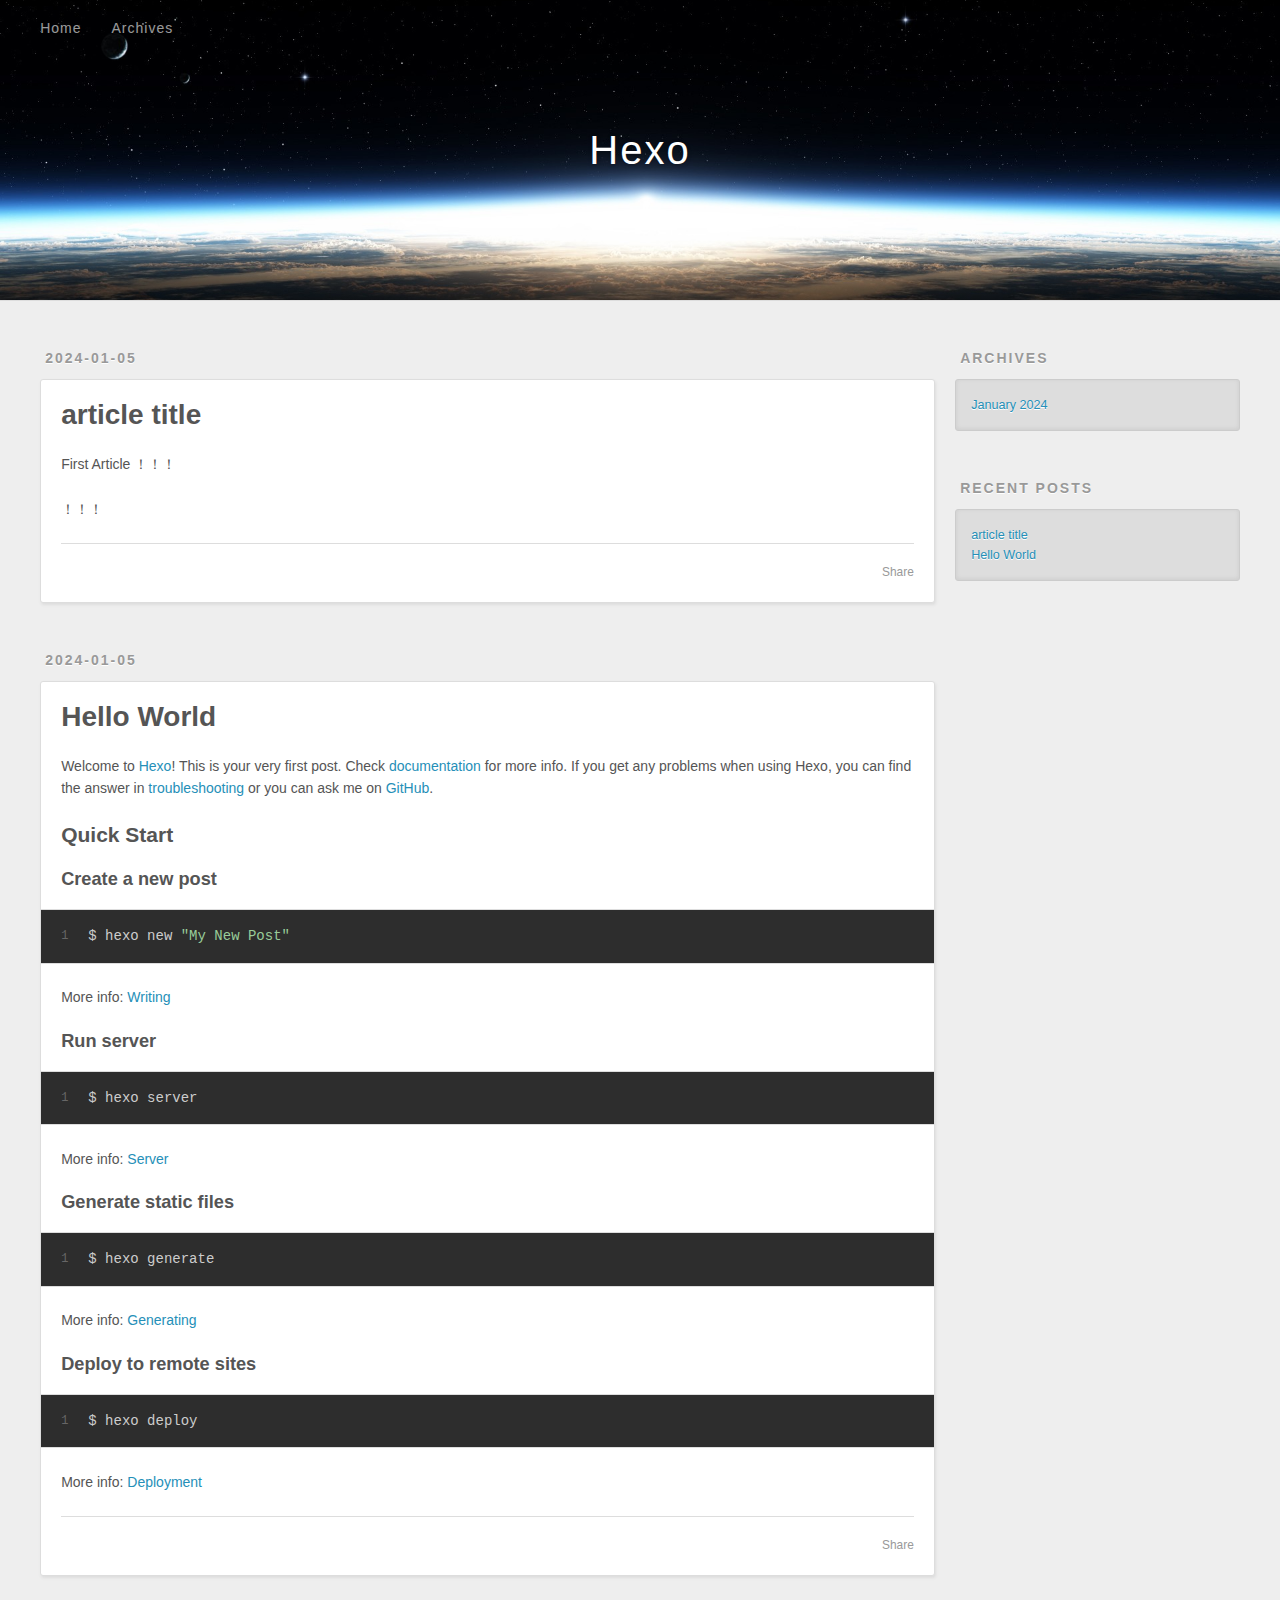
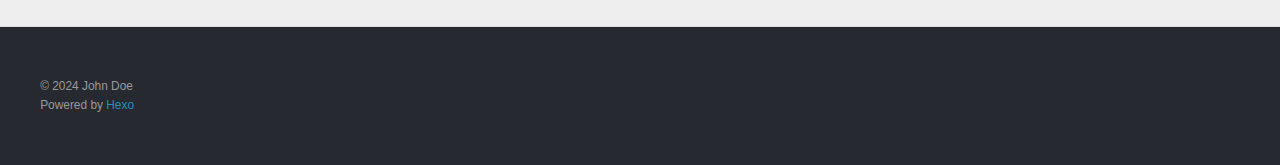
==== index.html @ 8208572a "Site updated: 2024-01-05 11:23:22" ====
<!DOCTYPE html>
<html>
<head>
  <meta charset="utf-8">
  
  
  <title>Hexo</title>
  <meta name="viewport" content="width=device-width, initial-scale=1, shrink-to-fit=no">
  <meta property="og:type" content="website">
<meta property="og:title" content="Hexo">
<meta property="og:url" content="http://example.com/index.html">
<meta property="og:site_name" content="Hexo">
<meta property="og:locale" content="en_US">
<meta property="article:author" content="John Doe">
<meta name="twitter:card" content="summary">
  
    <link rel="alternate" href="/atom.xml" title="Hexo" type="application/atom+xml">
  
  
    <link rel="shortcut icon" href="/favicon.png">
  
  
  
<link rel="stylesheet" href="/css/style.css">

  
    
<link rel="stylesheet" href="/fancybox/jquery.fancybox.min.css">

  
  
<meta name="generator" content="Hexo 7.0.0"></head>

<body>
  <div id="container">
    <div id="wrap">
      <header id="header">
  <div id="banner"></div>
  <div id="header-outer" class="outer">
    <div id="header-title" class="inner">
      <h1 id="logo-wrap">
        <a href="/" id="logo">Hexo</a>
      </h1>
      
    </div>
    <div id="header-inner" class="inner">
      <nav id="main-nav">
        <a id="main-nav-toggle" class="nav-icon"><span class="fa fa-bars"></span></a>
        
          <a class="main-nav-link" href="/">Home</a>
        
          <a class="main-nav-link" href="/archives">Archives</a>
        
      </nav>
      <nav id="sub-nav">
        
        
          <a class="nav-icon" href="/atom.xml" title="RSS Feed"><span class="fa fa-rss"></span></a>
        
        <a class="nav-icon nav-search-btn" title="Search"><span class="fa fa-search"></span></a>
      </nav>
      <div id="search-form-wrap">
        <form action="//google.com/search" method="get" accept-charset="UTF-8" class="search-form"><input type="search" name="q" class="search-form-input" placeholder="Search"><button type="submit" class="search-form-submit">&#xF002;</button><input type="hidden" name="sitesearch" value="http://example.com"></form>
      </div>
    </div>
  </div>
</header>

      <div class="outer">
        <section id="main">
  
    <article id="post-article-title" class="h-entry article article-type-post" itemprop="blogPost" itemscope itemtype="https://schema.org/BlogPosting">
  <div class="article-meta">
    <a href="/2024/01/05/article-title/" class="article-date">
  <time class="dt-published" datetime="2024-01-05T03:09:43.000Z" itemprop="datePublished">2024-01-05</time>
</a>
    
  </div>
  <div class="article-inner">
    
    
      <header class="article-header">
        
  
    <h1 itemprop="name">
      <a class="p-name article-title" href="/2024/01/05/article-title/">article title</a>
    </h1>
  

      </header>
    
    <div class="e-content article-entry" itemprop="articleBody">
      
        <p>First Article ！！！</p>
<p>！！！</p>

      
    </div>
    <footer class="article-footer">
      <a data-url="http://example.com/2024/01/05/article-title/" data-id="clr0285k90000bot30ftxfzby" data-title="article title" class="article-share-link"><span class="fa fa-share">Share</span></a>
      
      
      
    </footer>
  </div>
  
</article>



  
    <article id="post-hello-world" class="h-entry article article-type-post" itemprop="blogPost" itemscope itemtype="https://schema.org/BlogPosting">
  <div class="article-meta">
    <a href="/2024/01/05/hello-world/" class="article-date">
  <time class="dt-published" datetime="2024-01-05T02:57:09.354Z" itemprop="datePublished">2024-01-05</time>
</a>
    
  </div>
  <div class="article-inner">
    
    
      <header class="article-header">
        
  
    <h1 itemprop="name">
      <a class="p-name article-title" href="/2024/01/05/hello-world/">Hello World</a>
    </h1>
  

      </header>
    
    <div class="e-content article-entry" itemprop="articleBody">
      
        <p>Welcome to <a target="_blank" rel="noopener" href="https://hexo.io/">Hexo</a>! This is your very first post. Check <a target="_blank" rel="noopener" href="https://hexo.io/docs/">documentation</a> for more info. If you get any problems when using Hexo, you can find the answer in <a target="_blank" rel="noopener" href="https://hexo.io/docs/troubleshooting.html">troubleshooting</a> or you can ask me on <a target="_blank" rel="noopener" href="https://github.com/hexojs/hexo/issues">GitHub</a>.</p>
<h2 id="Quick-Start"><a href="#Quick-Start" class="headerlink" title="Quick Start"></a>Quick Start</h2><h3 id="Create-a-new-post"><a href="#Create-a-new-post" class="headerlink" title="Create a new post"></a>Create a new post</h3><figure class="highlight bash"><table><tr><td class="gutter"><pre><span class="line">1</span><br></pre></td><td class="code"><pre><span class="line">$ hexo new <span class="string">&quot;My New Post&quot;</span></span><br></pre></td></tr></table></figure>

<p>More info: <a target="_blank" rel="noopener" href="https://hexo.io/docs/writing.html">Writing</a></p>
<h3 id="Run-server"><a href="#Run-server" class="headerlink" title="Run server"></a>Run server</h3><figure class="highlight bash"><table><tr><td class="gutter"><pre><span class="line">1</span><br></pre></td><td class="code"><pre><span class="line">$ hexo server</span><br></pre></td></tr></table></figure>

<p>More info: <a target="_blank" rel="noopener" href="https://hexo.io/docs/server.html">Server</a></p>
<h3 id="Generate-static-files"><a href="#Generate-static-files" class="headerlink" title="Generate static files"></a>Generate static files</h3><figure class="highlight bash"><table><tr><td class="gutter"><pre><span class="line">1</span><br></pre></td><td class="code"><pre><span class="line">$ hexo generate</span><br></pre></td></tr></table></figure>

<p>More info: <a target="_blank" rel="noopener" href="https://hexo.io/docs/generating.html">Generating</a></p>
<h3 id="Deploy-to-remote-sites"><a href="#Deploy-to-remote-sites" class="headerlink" title="Deploy to remote sites"></a>Deploy to remote sites</h3><figure class="highlight bash"><table><tr><td class="gutter"><pre><span class="line">1</span><br></pre></td><td class="code"><pre><span class="line">$ hexo deploy</span><br></pre></td></tr></table></figure>

<p>More info: <a target="_blank" rel="noopener" href="https://hexo.io/docs/one-command-deployment.html">Deployment</a></p>

      
    </div>
    <footer class="article-footer">
      <a data-url="http://example.com/2024/01/05/hello-world/" data-id="clr01w9px0000wst3582e7x65" data-title="Hello World" class="article-share-link"><span class="fa fa-share">Share</span></a>
      
      
      
    </footer>
  </div>
  
</article>



  


</section>
        
          <aside id="sidebar">
  
    

  
    

  
    
  
    
  <div class="widget-wrap">
    <h3 class="widget-title">Archives</h3>
    <div class="widget">
      <ul class="archive-list"><li class="archive-list-item"><a class="archive-list-link" href="/archives/2024/01/">January 2024</a></li></ul>
    </div>
  </div>


  
    
  <div class="widget-wrap">
    <h3 class="widget-title">Recent Posts</h3>
    <div class="widget">
      <ul>
        
          <li>
            <a href="/2024/01/05/article-title/">article title</a>
          </li>
        
          <li>
            <a href="/2024/01/05/hello-world/">Hello World</a>
          </li>
        
      </ul>
    </div>
  </div>

  
</aside>
        
      </div>
      <footer id="footer">
  
  <div class="outer">
    <div id="footer-info" class="inner">
      
      &copy; 2024 John Doe<br>
      Powered by <a href="https://hexo.io/" target="_blank">Hexo</a>
    </div>
  </div>
</footer>

    </div>
    <nav id="mobile-nav">
  
    <a href="/" class="mobile-nav-link">Home</a>
  
    <a href="/archives" class="mobile-nav-link">Archives</a>
  
</nav>
    


<script src="/js/jquery-3.6.4.min.js"></script>



  
<script src="/fancybox/jquery.fancybox.min.js"></script>




<script src="/js/script.js"></script>





  </div>
</body>
</html>
---- css/style.css ----
body {
  width: 100%;
}
body:before,
body:after {
  content: "";
  display: table;
}
body:after {
  clear: both;
}
html,
body,
div,
span,
applet,
object,
iframe,
h1,
h2,
h3,
h4,
h5,
h6,
p,
blockquote,
pre,
a,
abbr,
acronym,
address,
big,
cite,
code,
del,
dfn,
em,
img,
ins,
kbd,
q,
s,
samp,
small,
strike,
strong,
sub,
sup,
tt,
var,
dl,
dt,
dd,
ol,
ul,
li,
fieldset,
form,
label,
legend,
table,
caption,
tbody,
tfoot,
thead,
tr,
th,
td {
  margin: 0;
  padding: 0;
  border: 0;
  outline: 0;
  font-weight: inherit;
  font-style: inherit;
  font-family: inherit;
  font-size: 100%;
  vertical-align: baseline;
}
body {
  line-height: 1;
  color: #000;
  background: #fff;
}
ol,
ul {
  list-style: none;
}
table {
  border-collapse: separate;
  border-spacing: 0;
  vertical-align: middle;
}
caption,
th,
td {
  text-align: left;
  font-weight: normal;
  vertical-align: middle;
}
a img {
  border: none;
}
input,
button {
  margin: 0;
  padding: 0;
}
input::-moz-focus-inner,
button::-moz-focus-inner {
  border: 0;
  padding: 0;
}
html,
body,
#container {
  height: 100%;
}
body {
  background: #eee;
  font: 14px -apple-system, BlinkMacSystemFont, "Segoe UI", "Roboto", "Oxygen", "Ubuntu", "Cantarell", "Fira Sans", "Droid Sans", "Helvetica Neue", sans-serif;
  -webkit-text-size-adjust: 100%;
}
.outer {
  max-width: 1220px;
  margin: 0 auto;
  padding: 0 20px;
}
.outer:before,
.outer:after {
  content: "";
  display: table;
}
.outer:after {
  clear: both;
}
.inner {
  display: inline;
  float: left;
  width: 98.33333333333333%;
  margin: 0 0.833333333333333%;
}
.left,
.alignleft {
  float: left;
}
.right,
.alignright {
  float: right;
}
.clear {
  clear: both;
}
#container {
  position: relative;
}
.mobile-nav-on {
  overflow: hidden;
}
#wrap {
  height: 100%;
  width: 100%;
  position: absolute;
  top: 0;
  left: 0;
  -webkit-transition: 0.2s ease-out;
  -moz-transition: 0.2s ease-out;
  -ms-transition: 0.2s ease-out;
  transition: 0.2s ease-out;
  z-index: 1;
  background: #eee;
}
.mobile-nav-on #wrap {
  left: 280px;
}
@media screen and (min-width: 768px) {
  #main {
    display: inline;
    float: left;
    width: 73.33333333333333%;
    margin: 0 0.833333333333333%;
  }
}
.article-date,
.article-category-link,
.archive-year,
.widget-title {
  text-decoration: none;
  text-transform: uppercase;
  letter-spacing: 2px;
  color: #999;
  margin-bottom: 1em;
  margin-left: 5px;
  line-height: 1em;
  text-shadow: 0 1px #fff;
  font-weight: bold;
}
.article-inner,
.archive-article-inner {
  background: #fff;
  -webkit-box-shadow: 1px 2px 3px #ddd;
  box-shadow: 1px 2px 3px #ddd;
  border: 1px solid #ddd;
  border-radius: 3px;
}
.article-entry h1,
.widget h1 {
  font-size: 2em;
}
.article-entry h2,
.widget h2 {
  font-size: 1.5em;
}
.article-entry h3,
.widget h3 {
  font-size: 1.3em;
}
.article-entry h4,
.widget h4 {
  font-size: 1.2em;
}
.article-entry h5,
.widget h5 {
  font-size: 1em;
}
.article-entry h6,
.widget h6 {
  font-size: 1em;
  color: #999;
}
.article-entry hr,
.widget hr {
  border: 1px dashed #ddd;
}
.article-entry strong,
.widget strong {
  font-weight: bold;
}
.article-entry em,
.widget em,
.article-entry cite,
.widget cite {
  font-style: italic;
}
.article-entry sup,
.widget sup,
.article-entry sub,
.widget sub {
  font-size: 0.75em;
  line-height: 0;
  position: relative;
  vertical-align: baseline;
}
.article-entry sup,
.widget sup {
  top: -0.5em;
}
.article-entry sub,
.widget sub {
  bottom: -0.2em;
}
.article-entry small,
.widget small {
  font-size: 0.85em;
}
.article-entry acronym,
.widget acronym,
.article-entry abbr,
.widget abbr {
  border-bottom: 1px dotted;
}
.article-entry ul,
.widget ul,
.article-entry ol,
.widget ol,
.article-entry dl,
.widget dl {
  margin: 0 20px;
  line-height: 1.6em;
}
.article-entry ul ul,
.widget ul ul,
.article-entry ol ul,
.widget ol ul,
.article-entry ul ol,
.widget ul ol,
.article-entry ol ol,
.widget ol ol {
  margin-top: 0;
  margin-bottom: 0;
}
.article-entry ul,
.widget ul {
  list-style: disc;
}
.article-entry ol,
.widget ol {
  list-style: decimal;
}
.article-entry dt,
.widget dt {
  font-weight: bold;
}
#header {
  height: 300px;
  position: relative;
  border-bottom: 1px solid #ddd;
}
#header:before,
#header:after {
  content: "";
  position: absolute;
  left: 0;
  right: 0;
  height: 40px;
}
#header:before {
  top: 0;
  background: -webkit-linear-gradient(rgba(0,0,0,0.2), transparent);
  background: -moz-linear-gradient(rgba(0,0,0,0.2), transparent);
  background: -ms-linear-gradient(rgba(0,0,0,0.2), transparent);
  background: linear-gradient(rgba(0,0,0,0.2), transparent);
}
#header:after {
  bottom: 0;
  background: -webkit-linear-gradient(transparent, rgba(0,0,0,0.2));
  background: -moz-linear-gradient(transparent, rgba(0,0,0,0.2));
  background: -ms-linear-gradient(transparent, rgba(0,0,0,0.2));
  background: linear-gradient(transparent, rgba(0,0,0,0.2));
}
#header-outer {
  height: 100%;
  position: relative;
}
#header-inner {
  position: relative;
  overflow: hidden;
}
#banner {
  position: absolute;
  top: 0;
  left: 0;
  width: 100%;
  height: 100%;
  background: url("images/banner.jpg") center #000;
  background-size: cover;
  z-index: -1;
}
#header-title {
  text-align: center;
  height: 40px;
  position: absolute;
  top: 50%;
  left: 0;
  margin-top: -20px;
}
#logo,
#subtitle {
  text-decoration: none;
  color: #fff;
  font-weight: 300;
  text-shadow: 0 1px 4px rgba(0,0,0,0.3);
}
#logo {
  font-size: 40px;
  line-height: 40px;
  letter-spacing: 2px;
}
#subtitle {
  font-size: 16px;
  line-height: 16px;
  letter-spacing: 1px;
}
#subtitle-wrap {
  margin-top: 16px;
}
#main-nav {
  float: left;
  margin-left: -15px;
}
.nav-icon,
.main-nav-link {
  float: left;
  color: #fff;
  opacity: 0.6;
  text-decoration: none;
  text-shadow: 0 1px rgba(0,0,0,0.2);
  -webkit-transition: opacity 0.2s;
  -moz-transition: opacity 0.2s;
  -ms-transition: opacity 0.2s;
  transition: opacity 0.2s;
  display: block;
  padding: 20px 15px;
}
.nav-icon:hover,
.main-nav-link:hover {
  opacity: 1;
}
.nav-icon {
  text-align: center;
  font-size: 14px;
  width: 14px;
  height: 14px;
  padding: 20px 15px;
  position: relative;
  cursor: pointer;
}
.main-nav-link {
  font-weight: 300;
  letter-spacing: 1px;
}
@media screen and (max-width: 479px) {
  .main-nav-link {
    display: none;
  }
}
#main-nav-toggle {
  display: none;
}
@media screen and (max-width: 479px) {
  #main-nav-toggle {
    display: block;
  }
}
#sub-nav {
  float: right;
  margin-right: -15px;
}
#search-form-wrap {
  position: absolute;
  top: 15px;
  width: 150px;
  height: 30px;
  right: -150px;
  opacity: 0;
  -webkit-transition: 0.2s ease-out;
  -moz-transition: 0.2s ease-out;
  -ms-transition: 0.2s ease-out;
  transition: 0.2s ease-out;
}
#search-form-wrap.on {
  opacity: 1;
  right: 0;
}
@media screen and (max-width: 479px) {
  #search-form-wrap {
    width: 100%;
    right: -100%;
  }
}
.search-form {
  position: absolute;
  top: 0;
  left: 0;
  right: 0;
  background: #fff;
  padding: 5px 15px;
  border-radius: 15px;
  -webkit-box-shadow: 0 0 10px rgba(0,0,0,0.3);
  box-shadow: 0 0 10px rgba(0,0,0,0.3);
}
.search-form-input {
  border: none;
  background: none;
  color: #555;
  width: 100%;
  font: 13px -apple-system, BlinkMacSystemFont, "Segoe UI", "Roboto", "Oxygen", "Ubuntu", "Cantarell", "Fira Sans", "Droid Sans", "Helvetica Neue", sans-serif;
  outline: none;
}
.search-form-input::-webkit-search-results-decoration,
.search-form-input::-webkit-search-cancel-button {
  -webkit-appearance: none;
}
.search-form-submit {
  position: absolute;
  top: 50%;
  right: 10px;
  margin-top: -7px;
  font: 13px ForkAwesome;
  border: none;
  background: none;
  color: #bbb;
  cursor: pointer;
}
.search-form-submit:hover,
.search-form-submit:focus {
  color: #777;
}
.article {
  margin: 50px 0;
}
.article-inner {
  overflow: hidden;
}
.article-meta:before,
.article-meta:after {
  content: "";
  display: table;
}
.article-meta:after {
  clear: both;
}
.article-date {
  float: left;
}
.article-category {
  float: left;
  line-height: 1em;
  color: #ccc;
  text-shadow: 0 1px #fff;
  margin-left: 8px;
}
.article-category:before {
  content: "\2022";
}
.article-category-link {
  margin: 0 12px 1em;
}
.article-header {
  padding: 20px 20px 0;
}
.article-title {
  text-decoration: none;
  font-size: 2em;
  font-weight: bold;
  color: #555;
  line-height: 1.1em;
  -webkit-transition: color 0.2s;
  -moz-transition: color 0.2s;
  -ms-transition: color 0.2s;
  transition: color 0.2s;
}
a.article-title:hover {
  color: #258fb8;
}
.article-entry {
  color: #555;
  padding: 0 20px;
}
.article-entry:before,
.article-entry:after {
  content: "";
  display: table;
}
.article-entry:after {
  clear: both;
}
.article-entry p,
.article-entry table {
  line-height: 1.6em;
  margin: 1.6em 0;
}
.article-entry h1,
.article-entry h2,
.article-entry h3,
.article-entry h4,
.article-entry h5,
.article-entry h6 {
  font-weight: bold;
}
.article-entry h1,
.article-entry h2,
.article-entry h3,
.article-entry h4,
.article-entry h5,
.article-entry h6 {
  line-height: 1.1em;
  margin: 1.1em 0;
}
.article-entry a {
  color: #258fb8;
  text-decoration: none;
}
.article-entry a:hover {
  text-decoration: underline;
}
.article-entry ul,
.article-entry ol,
.article-entry dl {
  margin-top: 1.6em;
  margin-bottom: 1.6em;
}
.article-entry img,
.article-entry video {
  max-width: 100%;
  height: auto;
  display: block;
  margin: auto;
}
.article-entry iframe {
  border: none;
}
.article-entry table {
  width: 100%;
  border-collapse: collapse;
  border-spacing: 0;
}
.article-entry th {
  font-weight: bold;
  border-bottom: 3px solid #ddd;
  padding-bottom: 0.5em;
}
.article-entry td {
  border-bottom: 1px solid #ddd;
  padding: 10px 0;
}
.article-entry blockquote {
  font-family: Georgia, "Times New Roman", serif;
  margin: 1.6em 20px;
  text-align: center;
}
.article-entry blockquote footer {
  font-size: 14px;
  margin: 1.6em 0;
  font-family: -apple-system, BlinkMacSystemFont, "Segoe UI", "Roboto", "Oxygen", "Ubuntu", "Cantarell", "Fira Sans", "Droid Sans", "Helvetica Neue", sans-serif;
}
.article-entry blockquote footer cite:before {
  content: "—";
  padding: 0 0.5em;
}
.article-entry .pullquote {
  text-align: left;
  width: 45%;
  margin: 0;
}
.article-entry .pullquote.left {
  margin-left: 0.5em;
  margin-right: 1em;
}
.article-entry .pullquote.right {
  margin-right: 0.5em;
  margin-left: 1em;
}
.article-entry .caption {
  color: #999;
  display: block;
  font-size: 0.9em;
  margin-top: 0.5em;
  position: relative;
  text-align: center;
}
.article-entry .video-container {
  position: relative;
  padding-top: 56.25%;
  height: 0;
  overflow: hidden;
}
.article-entry .video-container iframe,
.article-entry .video-container object,
.article-entry .video-container embed {
  position: absolute;
  top: 0;
  left: 0;
  width: 100%;
  height: 100%;
  margin-top: 0;
}
.article-more-link a {
  display: inline-block;
  line-height: 1em;
  padding: 6px 15px;
  border-radius: 15px;
  background: #eee;
  color: #999;
  text-shadow: 0 1px #fff;
  text-decoration: none;
}
.article-more-link a:hover {
  background: #258fb8;
  color: #fff;
  text-decoration: none;
  text-shadow: 0 1px #1e7293;
}
.article-footer {
  font-size: 0.85em;
  line-height: 1.6em;
  border-top: 1px solid #ddd;
  padding-top: 1.6em;
  margin: 0 20px 20px;
}
.article-footer:before,
.article-footer:after {
  content: "";
  display: table;
}
.article-footer:after {
  clear: both;
}
.article-footer a {
  color: #999;
  text-decoration: none;
}
.article-footer a:hover {
  color: #555;
}
.article-tag-list-item {
  float: left;
  margin-right: 10px;
}
.article-tag-list-link:before {
  content: "#";
}
.article-comment-link {
  float: right;
}
.article-comment-link:before {
  padding-right: 8px;
}
.article-share-link {
  cursor: pointer;
  float: right;
  margin-left: 20px;
}
.article-share-link:before {
  padding-right: 6px;
}
#article-nav {
  position: relative;
}
#article-nav:before,
#article-nav:after {
  content: "";
  display: table;
}
#article-nav:after {
  clear: both;
}
@media screen and (min-width: 768px) {
  #article-nav {
    margin: 50px 0;
  }
  #article-nav:before {
    width: 8px;
    height: 8px;
    position: absolute;
    top: 50%;
    left: 50%;
    margin-top: -4px;
    margin-left: -4px;
    content: "";
    border-radius: 50%;
    background: #ddd;
    -webkit-box-shadow: 0 1px 2px #fff;
    box-shadow: 0 1px 2px #fff;
  }
}
.article-nav-link-wrap {
  text-decoration: none;
  text-shadow: 0 1px #fff;
  color: #999;
  -webkit-box-sizing: border-box;
  -moz-box-sizing: border-box;
  box-sizing: border-box;
  margin-top: 50px;
  text-align: center;
  display: block;
}
.article-nav-link-wrap:hover {
  color: #555;
}
@media screen and (min-width: 768px) {
  .article-nav-link-wrap {
    width: 50%;
    margin-top: 0;
  }
}
@media screen and (min-width: 768px) {
  #article-nav-newer {
    float: left;
    text-align: right;
    padding-right: 20px;
  }
}
@media screen and (min-width: 768px) {
  #article-nav-older {
    float: right;
    text-align: left;
    padding-left: 20px;
  }
}
.article-nav-caption {
  text-transform: uppercase;
  letter-spacing: 2px;
  color: #ddd;
  line-height: 1em;
  font-weight: bold;
}
#article-nav-newer .article-nav-caption {
  margin-right: -2px;
}
.article-nav-title {
  font-size: 0.85em;
  line-height: 1.6em;
  margin-top: 0.5em;
}
.article-share-box {
  position: absolute;
  display: none;
  background: #fff;
  -webkit-box-shadow: 1px 2px 10px rgba(0,0,0,0.2);
  box-shadow: 1px 2px 10px rgba(0,0,0,0.2);
  border-radius: 3px;
  margin-left: -145px;
  overflow: hidden;
  z-index: 1;
}
.article-share-box.on {
  display: block;
}
.article-share-input {
  width: 100%;
  background: none;
  -webkit-box-sizing: border-box;
  -moz-box-sizing: border-box;
  box-sizing: border-box;
  font: 14px -apple-system, BlinkMacSystemFont, "Segoe UI", "Roboto", "Oxygen", "Ubuntu", "Cantarell", "Fira Sans", "Droid Sans", "Helvetica Neue", sans-serif;
  padding: 0 15px;
  color: #555;
  outline: none;
  border: 1px solid #ddd;
  border-radius: 3px 3px 0 0;
  height: 36px;
  line-height: 36px;
}
.article-share-links {
  background: #eee;
}
.article-share-links:before,
.article-share-links:after {
  content: "";
  display: table;
}
.article-share-links:after {
  clear: both;
}
.article-share-twitter,
.article-share-facebook,
.article-share-pinterest,
.article-share-linkedin {
  width: 50px;
  height: 36px;
  display: block;
  float: left;
  position: relative;
  color: #999;
  text-shadow: 0 1px #fff;
}
.article-share-twitter:before,
.article-share-facebook:before,
.article-share-pinterest:before,
.article-share-linkedin:before {
  font-size: 20px;
  width: 20px;
  height: 20px;
  position: absolute;
  top: 50%;
  left: 50%;
  margin-top: -10px;
  margin-left: -10px;
  text-align: center;
}
.article-share-twitter:hover,
.article-share-facebook:hover,
.article-share-pinterest:hover,
.article-share-linkedin:hover {
  color: #fff;
}
.article-share-twitter:hover {
  background: #00aced;
  text-shadow: 0 1px #008abe;
}
.article-share-facebook:hover {
  background: #3b5998;
  text-shadow: 0 1px #2f477a;
}
.article-share-pinterest:hover {
  background: #cb2027;
  text-shadow: 0 1px #a21a1f;
}
.article-share-linkedin:hover {
  background: #0077b5;
  text-shadow: 0 1px #005f91;
}
.article-gallery {
  background: #000;
  position: relative;
}
.article-gallery-photos {
  position: relative;
  overflow: hidden;
}
.article-gallery-img {
  display: none;
  max-width: 100%;
}
.article-gallery-img:first-child {
  display: block;
}
.article-gallery-img.loaded {
  position: absolute;
  display: block;
}
.article-gallery-img img {
  display: block;
  max-width: 100%;
  margin: 0 auto;
}
#comments {
  background: #fff;
  -webkit-box-shadow: 1px 2px 3px #ddd;
  box-shadow: 1px 2px 3px #ddd;
  padding: 20px;
  border: 1px solid #ddd;
  border-radius: 3px;
  margin: 50px 0;
}
#comments a {
  color: #258fb8;
}
.archives-wrap {
  margin: 50px 0;
}
.archives:before,
.archives:after {
  content: "";
  display: table;
}
.archives:after {
  clear: both;
}
.archive-year-wrap {
  margin-bottom: 1em;
}
.archives {
  -webkit-column-gap: 10px;
  -moz-column-gap: 10px;
  column-gap: 10px;
}
@media screen and (min-width: 480px) and (max-width: 767px) {
  .archives {
    -webkit-column-count: 2;
    -moz-column-count: 2;
    column-count: 2;
  }
}
@media screen and (min-width: 768px) {
  .archives {
    -webkit-column-count: 3;
    -moz-column-count: 3;
    column-count: 3;
  }
}
.archive-article {
  -webkit-column-break-inside: avoid;
  page-break-inside: avoid;
  overflow: hidden;
  break-inside: avoid-column;
}
.archive-article-inner {
  padding: 10px;
  margin-bottom: 15px;
}
.archive-article-title {
  text-decoration: none;
  font-weight: bold;
  color: #555;
  -webkit-transition: color 0.2s;
  -moz-transition: color 0.2s;
  -ms-transition: color 0.2s;
  transition: color 0.2s;
  line-height: 1.6em;
}
.archive-article-title:hover {
  color: #258fb8;
}
.archive-article-footer {
  margin-top: 1em;
}
.archive-article-date {
  color: #999;
  text-decoration: none;
  font-size: 0.85em;
  line-height: 1em;
  margin-bottom: 0.5em;
  display: block;
}
#page-nav {
  margin: 50px auto;
  background: #fff;
  -webkit-box-shadow: 1px 2px 3px #ddd;
  box-shadow: 1px 2px 3px #ddd;
  border: 1px solid #ddd;
  border-radius: 3px;
  text-align: center;
  color: #999;
  overflow: hidden;
}
#page-nav:before,
#page-nav:after {
  content: "";
  display: table;
}
#page-nav:after {
  clear: both;
}
#page-nav a,
#page-nav span {
  padding: 10px 20px;
  line-height: 1;
  height: 2ex;
}
#page-nav a {
  color: #999;
  text-decoration: none;
}
#page-nav a:hover {
  background: #999;
  color: #fff;
}
#page-nav .prev {
  float: left;
}
#page-nav .next {
  float: right;
}
#page-nav .page-number {
  display: inline-block;
}
@media screen and (max-width: 479px) {
  #page-nav .page-number {
    display: none;
  }
}
#page-nav .current {
  color: #555;
  font-weight: bold;
}
#page-nav .space {
  color: #ddd;
}
#footer {
  background: #262a30;
  padding: 50px 0;
  border-top: 1px solid #ddd;
  color: #999;
}
#footer a {
  color: #258fb8;
  text-decoration: none;
}
#footer a:hover {
  text-decoration: underline;
}
#footer-info {
  line-height: 1.6em;
  font-size: 0.85em;
}
.article-entry pre,
.article-entry .highlight {
  background: #2d2d2d;
  margin: 0 -20px;
  padding: 15px 20px;
  border-style: solid;
  border-color: #ddd;
  border-width: 1px 0;
  overflow: auto;
  color: #ccc;
  line-height: 22.400000000000002px;
}
.article-entry .highlight .gutter pre,
.article-entry .gist .gist-file .gist-data .line-numbers {
  color: #666;
  font-size: 0.85em;
}
.article-entry pre,
.article-entry code {
  font-family: "Source Code Pro", Consolas, Monaco, Menlo, Consolas, monospace;
}
.article-entry code {
  background: #eee;
  text-shadow: 0 1px #fff;
  padding: 0 0.3em;
}
.article-entry pre code {
  background: none;
  text-shadow: none;
  padding: 0;
}
.article-entry .highlight pre {
  border: none;
  margin: 0;
  padding: 0;
}
.article-entry .highlight table {
  margin: 0;
  width: auto;
}
.article-entry .highlight td {
  border: none;
  padding: 0;
}
.article-entry .highlight figcaption {
  font-size: 0.85em;
  color: #999;
  line-height: 1em;
  margin-bottom: 1em;
}
.article-entry .highlight figcaption:before,
.article-entry .highlight figcaption:after {
  content: "";
  display: table;
}
.article-entry .highlight figcaption:after {
  clear: both;
}
.article-entry .highlight figcaption a {
  float: right;
}
.article-entry .highlight .gutter {
  -moz-user-select: none;
  -ms-user-select: none;
  -webkit-user-select: none;
  -webkit-user-select: none;
  -moz-user-select: none;
  -ms-user-select: none;
  user-select: none;
}
.article-entry .highlight .gutter pre {
  text-align: right;
  padding-right: 20px;
}
.article-entry .highlight .line {
  height: 22.400000000000002px;
}
.article-entry .highlight .line.marked {
  background: #515151;
}
.article-entry .gist {
  margin: 0 -20px;
  border-style: solid;
  border-color: #ddd;
  border-width: 1px 0;
  background: #2d2d2d;
  padding: 15px 20px 15px 0;
}
.article-entry .gist .gist-file {
  border: none;
  font-family: "Source Code Pro", Consolas, Monaco, Menlo, Consolas, monospace;
  margin: 0;
}
.article-entry .gist .gist-file .gist-data {
  background: none;
  border: none;
}
.article-entry .gist .gist-file .gist-data .line-numbers {
  background: none;
  border: none;
  padding: 0 20px 0 0;
}
.article-entry .gist .gist-file .gist-data .line-data {
  padding: 0 !important;
}
.article-entry .gist .gist-file .highlight {
  margin: 0;
  padding: 0;
  border: none;
}
.article-entry .gist .gist-file .gist-meta {
  background: #2d2d2d;
  color: #999;
  font: 0.85em -apple-system, BlinkMacSystemFont, "Segoe UI", "Roboto", "Oxygen", "Ubuntu", "Cantarell", "Fira Sans", "Droid Sans", "Helvetica Neue", sans-serif;
  text-shadow: 0 0;
  padding: 0;
  margin-top: 1em;
  margin-left: 20px;
}
.article-entry .gist .gist-file .gist-meta a {
  color: #258fb8;
  font-weight: normal;
}
.article-entry .gist .gist-file .gist-meta a:hover {
  text-decoration: underline;
}
pre .comment,
pre .title {
  color: #999;
}
pre .variable,
pre .attribute,
pre .tag,
pre .regexp,
pre .ruby .constant,
pre .xml .tag .title,
pre .xml .pi,
pre .xml .doctype,
pre .html .doctype,
pre .css .id,
pre .css .class,
pre .css .pseudo {
  color: #f2777a;
}
pre .number,
pre .preprocessor,
pre .built_in,
pre .literal,
pre .params,
pre .constant {
  color: #f99157;
}
pre .class,
pre .ruby .class .title,
pre .css .rules .attribute {
  color: #9c9;
}
pre .string,
pre .value,
pre .inheritance,
pre .header,
pre .ruby .symbol,
pre .xml .cdata {
  color: #9c9;
}
pre .css .hexcolor {
  color: #6cc;
}
pre .function,
pre .python .decorator,
pre .python .title,
pre .ruby .function .title,
pre .ruby .title .keyword,
pre .perl .sub,
pre .javascript .title,
pre .coffeescript .title {
  color: #69c;
}
pre .keyword,
pre .javascript .function {
  color: #c9c;
}
@media screen and (max-width: 479px) {
  #mobile-nav {
    position: absolute;
    top: 0;
    left: 0;
    width: 280px;
    height: 100%;
    background: #191919;
    border-right: 1px solid #fff;
  }
}
@media screen and (max-width: 479px) {
  .mobile-nav-link {
    display: block;
    color: #999;
    text-decoration: none;
    padding: 15px 20px;
    font-weight: bold;
  }
  .mobile-nav-link:hover {
    color: #fff;
  }
}
@media screen and (min-width: 768px) {
  #sidebar {
    display: inline;
    float: left;
    width: 23.333333333333332%;
    margin: 0 0.833333333333333%;
  }
}
.widget-wrap {
  margin: 50px 0;
}
.widget {
  color: #777;
  text-shadow: 0 1px #fff;
  background: #ddd;
  -webkit-box-shadow: 0 -1px 4px #ccc inset;
  box-shadow: 0 -1px 4px #ccc inset;
  border: 1px solid #ccc;
  padding: 15px;
  border-radius: 3px;
}
.widget a {
  color: #258fb8;
  text-decoration: none;
}
.widget a:hover {
  text-decoration: underline;
}
.widget ul ul,
.widget ol ul,
.widget dl ul,
.widget ul ol,
.widget ol ol,
.widget dl ol,
.widget ul dl,
.widget ol dl,
.widget dl dl {
  margin-left: 15px;
  list-style: disc;
}
.widget {
  line-height: 1.6em;
  word-wrap: break-word;
  font-size: 0.9em;
}
.widget ul,
.widget ol {
  list-style: none;
  margin: 0;
}
.widget ul ul,
.widget ol ul,
.widget ul ol,
.widget ol ol {
  margin: 0 20px;
}
.widget ul ul,
.widget ol ul {
  list-style: disc;
}
.widget ul ol,
.widget ol ol {
  list-style: decimal;
}
.category-list-count,
.tag-list-count,
.archive-list-count {
  padding-left: 5px;
  color: #999;
  font-size: 0.85em;
}
.category-list-count:before,
.tag-list-count:before,
.archive-list-count:before {
  content: "(";
}
.category-list-count:after,
.tag-list-count:after,
.archive-list-count:after {
  content: ")";
}
.tagcloud a {
  margin-right: 5px;
  display: inline-block;
}
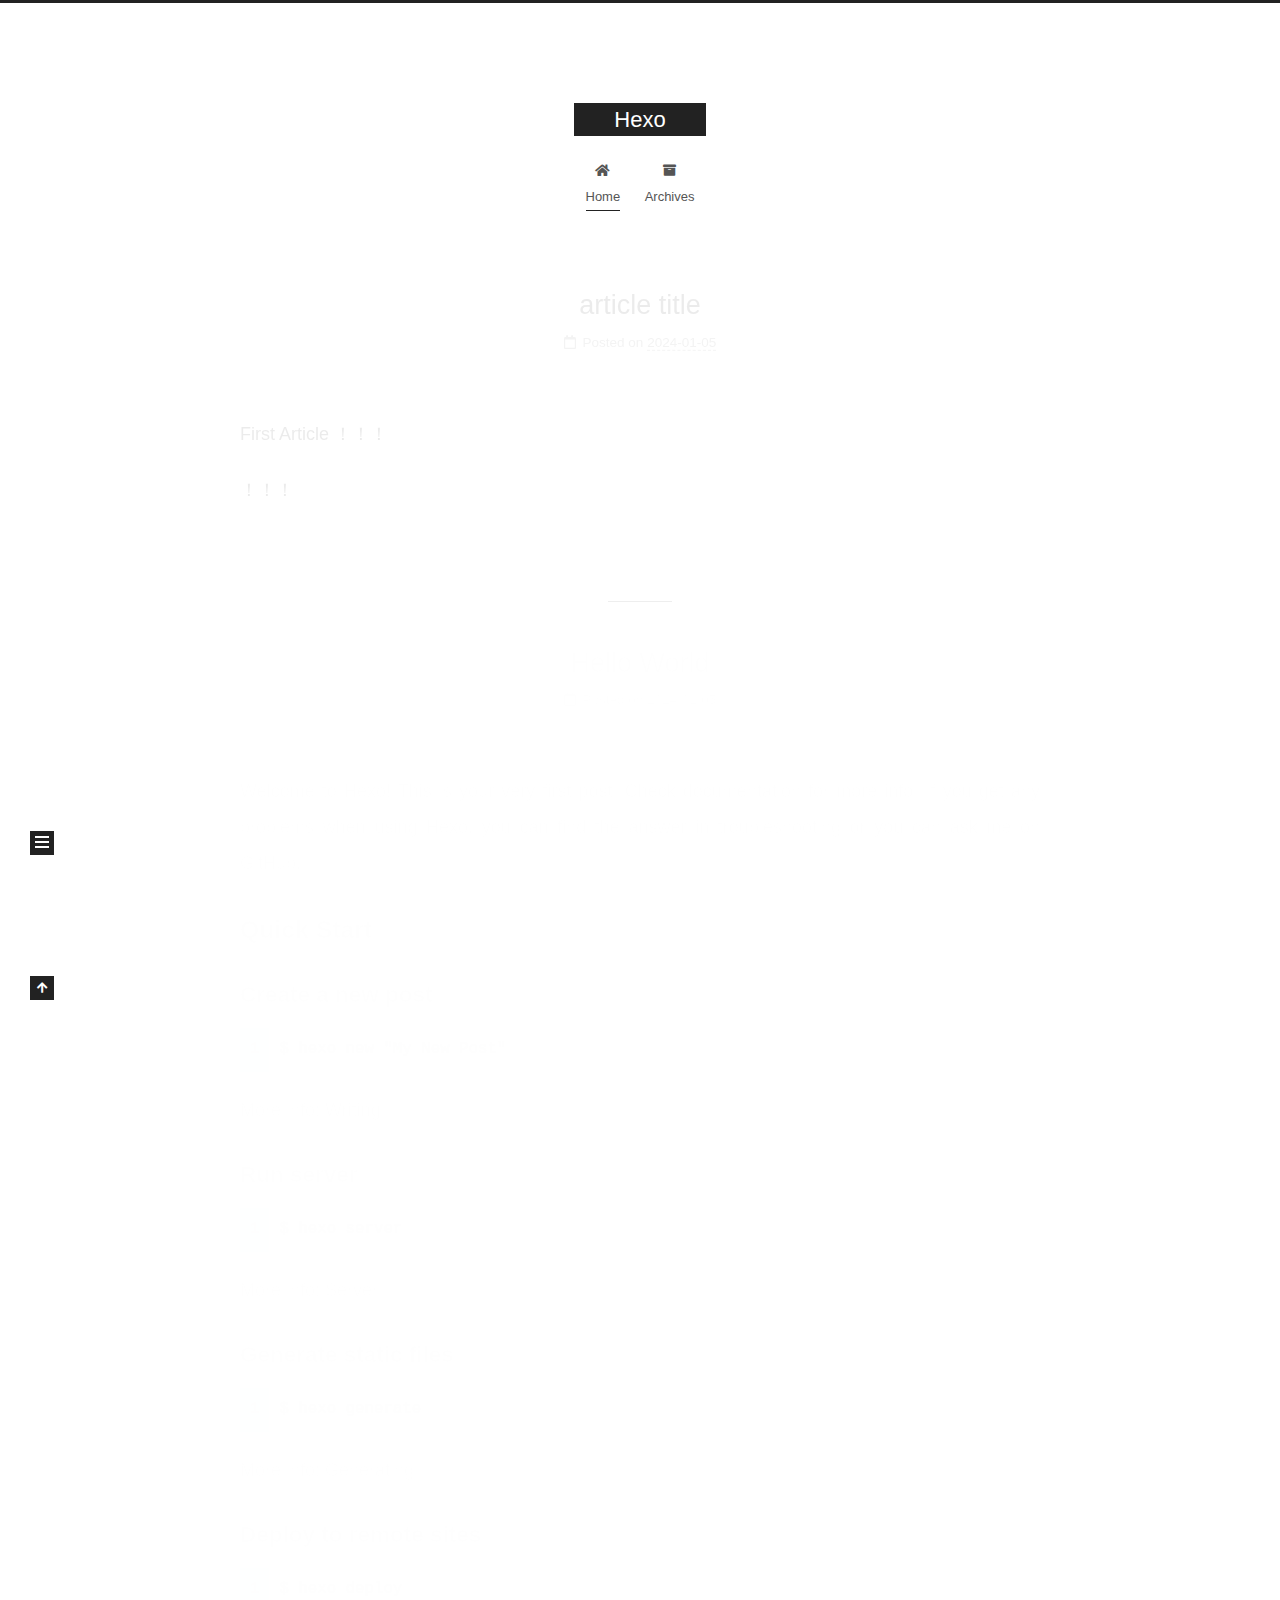
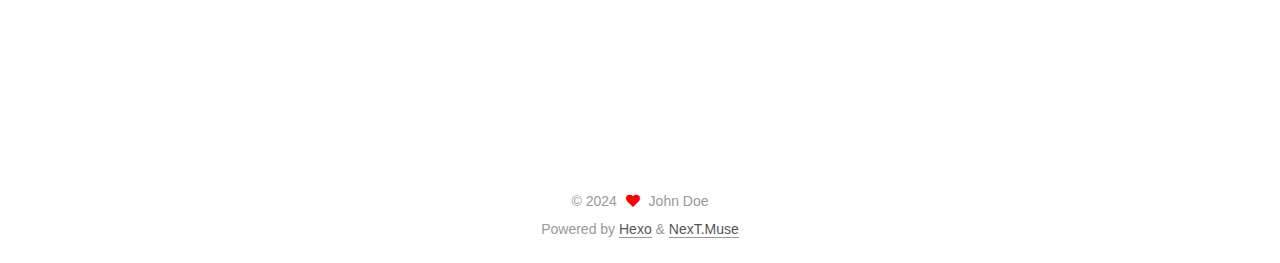
==== commit 5322e7b0: "Site updated: 2024-01-05 12:44:51" ====
--- a/index.html
+++ b/index.html
@@ -1,11 +1,25 @@
 <!DOCTYPE html>
-<html>
+<html lang="en">
 <head>
-  <meta charset="utf-8">
-  
-  
-  <title>Hexo</title>
-  <meta name="viewport" content="width=device-width, initial-scale=1, shrink-to-fit=no">
+  <meta charset="UTF-8">
+<meta name="viewport" content="width=device-width, initial-scale=1, maximum-scale=2">
+<meta name="theme-color" content="#222">
+<meta name="generator" content="Hexo 7.0.0">
+  <link rel="apple-touch-icon" sizes="180x180" href="/images/apple-touch-icon-next.png">
+  <link rel="icon" type="image/png" sizes="32x32" href="/images/favicon-32x32-next.png">
+  <link rel="icon" type="image/png" sizes="16x16" href="/images/favicon-16x16-next.png">
+  <link rel="mask-icon" href="/images/logo.svg" color="#222">
+
+<link rel="stylesheet" href="/css/main.css">
+
+
+<link rel="stylesheet" href="/lib/font-awesome/css/all.min.css">
+
+<script id="hexo-configurations">
+    var NexT = window.NexT || {};
+    var CONFIG = {"hostname":"example.com","root":"/","scheme":"Muse","version":"7.8.0","exturl":false,"sidebar":{"position":"left","display":"post","padding":18,"offset":12,"onmobile":false},"copycode":{"enable":false,"show_result":false,"style":null},"back2top":{"enable":true,"sidebar":false,"scrollpercent":false},"bookmark":{"enable":false,"color":"#222","save":"auto"},"fancybox":false,"mediumzoom":false,"lazyload":false,"pangu":false,"comments":{"style":"tabs","active":null,"storage":true,"lazyload":false,"nav":null},"algolia":{"hits":{"per_page":10},"labels":{"input_placeholder":"Search for Posts","hits_empty":"We didn't find any results for the search: ${query}","hits_stats":"${hits} results found in ${time} ms"}},"localsearch":{"enable":false,"trigger":"auto","top_n_per_article":1,"unescape":false,"preload":false},"motion":{"enable":true,"async":false,"transition":{"post_block":"fadeIn","post_header":"slideDownIn","post_body":"slideDownIn","coll_header":"slideLeftIn","sidebar":"slideUpIn"}}};
+  </script>
+
   <meta property="og:type" content="website">
 <meta property="og:title" content="Hexo">
 <meta property="og:url" content="http://example.com/index.html">
@@ -13,125 +27,223 @@
 <meta property="og:locale" content="en_US">
 <meta property="article:author" content="John Doe">
 <meta name="twitter:card" content="summary">
-  
-    <link rel="alternate" href="/atom.xml" title="Hexo" type="application/atom+xml">
-  
-  
-    <link rel="shortcut icon" href="/favicon.png">
-  
-  
-  
-<link rel="stylesheet" href="/css/style.css">
-
-  
-    
-<link rel="stylesheet" href="/fancybox/jquery.fancybox.min.css">
-
-  
-  
-<meta name="generator" content="Hexo 7.0.0"></head>
-
-<body>
-  <div id="container">
-    <div id="wrap">
-      <header id="header">
-  <div id="banner"></div>
-  <div id="header-outer" class="outer">
-    <div id="header-title" class="inner">
-      <h1 id="logo-wrap">
-        <a href="/" id="logo">Hexo</a>
-      </h1>
-      
+
+<link rel="canonical" href="http://example.com/">
+
+
+<script id="page-configurations">
+  // https://hexo.io/docs/variables.html
+  CONFIG.page = {
+    sidebar: "",
+    isHome : true,
+    isPost : false,
+    lang   : 'en'
+  };
+</script>
+
+  <title>Hexo</title>
+  
+
+
+
+
+
+
+  <noscript>
+  <style>
+  .use-motion .brand,
+  .use-motion .menu-item,
+  .sidebar-inner,
+  .use-motion .post-block,
+  .use-motion .pagination,
+  .use-motion .comments,
+  .use-motion .post-header,
+  .use-motion .post-body,
+  .use-motion .collection-header { opacity: initial; }
+
+  .use-motion .site-title,
+  .use-motion .site-subtitle {
+    opacity: initial;
+    top: initial;
+  }
+
+  .use-motion .logo-line-before i { left: initial; }
+  .use-motion .logo-line-after i { right: initial; }
+  </style>
+</noscript>
+
+</head>
+
+<body itemscope itemtype="http://schema.org/WebPage">
+  <div class="container use-motion">
+    <div class="headband"></div>
+
+    <header class="header" itemscope itemtype="http://schema.org/WPHeader">
+      <div class="header-inner"><div class="site-brand-container">
+  <div class="site-nav-toggle">
+    <div class="toggle" aria-label="Toggle navigation bar">
+      <span class="toggle-line toggle-line-first"></span>
+      <span class="toggle-line toggle-line-middle"></span>
+      <span class="toggle-line toggle-line-last"></span>
     </div>
-    <div id="header-inner" class="inner">
-      <nav id="main-nav">
-        <a id="main-nav-toggle" class="nav-icon"><span class="fa fa-bars"></span></a>
-        
-          <a class="main-nav-link" href="/">Home</a>
-        
-          <a class="main-nav-link" href="/archives">Archives</a>
-        
-      </nav>
-      <nav id="sub-nav">
-        
-        
-          <a class="nav-icon" href="/atom.xml" title="RSS Feed"><span class="fa fa-rss"></span></a>
-        
-        <a class="nav-icon nav-search-btn" title="Search"><span class="fa fa-search"></span></a>
-      </nav>
-      <div id="search-form-wrap">
-        <form action="//google.com/search" method="get" accept-charset="UTF-8" class="search-form"><input type="search" name="q" class="search-form-input" placeholder="Search"><button type="submit" class="search-form-submit">&#xF002;</button><input type="hidden" name="sitesearch" value="http://example.com"></form>
-      </div>
+  </div>
+
+  <div class="site-meta">
+
+    <a href="/" class="brand" rel="start">
+      <span class="logo-line-before"><i></i></span>
+      <h1 class="site-title">Hexo</h1>
+      <span class="logo-line-after"><i></i></span>
+    </a>
+  </div>
+
+  <div class="site-nav-right">
+    <div class="toggle popup-trigger">
     </div>
   </div>
-</header>
-
-      <div class="outer">
-        <section id="main">
-  
-    <article id="post-article-title" class="h-entry article article-type-post" itemprop="blogPost" itemscope itemtype="https://schema.org/BlogPosting">
-  <div class="article-meta">
-    <a href="/2024/01/05/article-title/" class="article-date">
-  <time class="dt-published" datetime="2024-01-05T03:09:43.000Z" itemprop="datePublished">2024-01-05</time>
-</a>
-    
-  </div>
-  <div class="article-inner">
-    
-    
-      <header class="article-header">
-        
-  
-    <h1 itemprop="name">
-      <a class="p-name article-title" href="/2024/01/05/article-title/">article title</a>
-    </h1>
-  
-
+</div>
+
+
+
+
+<nav class="site-nav">
+  <ul id="menu" class="main-menu menu">
+        <li class="menu-item menu-item-home">
+
+    <a href="/" rel="section"><i class="fa fa-home fa-fw"></i>Home</a>
+
+  </li>
+        <li class="menu-item menu-item-archives">
+
+    <a href="/archives/" rel="section"><i class="fa fa-archive fa-fw"></i>Archives</a>
+
+  </li>
+  </ul>
+</nav>
+
+
+
+
+</div>
+    </header>
+
+    
+  <div class="back-to-top">
+    <i class="fa fa-arrow-up"></i>
+    <span>0%</span>
+  </div>
+
+
+    <main class="main">
+      <div class="main-inner">
+        <div class="content-wrap">
+          
+
+          <div class="content index posts-expand">
+            
+      
+  
+  
+  <article itemscope itemtype="http://schema.org/Article" class="post-block" lang="en">
+    <link itemprop="mainEntityOfPage" href="http://example.com/2024/01/05/article-title/">
+
+    <span hidden itemprop="author" itemscope itemtype="http://schema.org/Person">
+      <meta itemprop="image" content="/images/avatar.gif">
+      <meta itemprop="name" content="John Doe">
+      <meta itemprop="description" content="">
+    </span>
+
+    <span hidden itemprop="publisher" itemscope itemtype="http://schema.org/Organization">
+      <meta itemprop="name" content="Hexo">
+    </span>
+      <header class="post-header">
+        <h2 class="post-title" itemprop="name headline">
+          
+            <a href="/2024/01/05/article-title/" class="post-title-link" itemprop="url">article title</a>
+        </h2>
+
+        <div class="post-meta">
+            <span class="post-meta-item">
+              <span class="post-meta-item-icon">
+                <i class="far fa-calendar"></i>
+              </span>
+              <span class="post-meta-item-text">Posted on</span>
+              
+
+              <time title="Created: 2024-01-05 11:09:43 / Modified: 11:15:14" itemprop="dateCreated datePublished" datetime="2024-01-05T11:09:43+08:00">2024-01-05</time>
+            </span>
+
+          
+
+        </div>
       </header>
-    
-    <div class="e-content article-entry" itemprop="articleBody">
-      
-        <p>First Article ！！！</p>
+
+    
+    
+    
+    <div class="post-body" itemprop="articleBody">
+
+      
+          <p>First Article ！！！</p>
 <p>！！！</p>
 
       
     </div>
-    <footer class="article-footer">
-      <a data-url="http://example.com/2024/01/05/article-title/" data-id="clr0285k90000bot30ftxfzby" data-title="article title" class="article-share-link"><span class="fa fa-share">Share</span></a>
-      
-      
-      
-    </footer>
-  </div>
-  
-</article>
-
-
-
-  
-    <article id="post-hello-world" class="h-entry article article-type-post" itemprop="blogPost" itemscope itemtype="https://schema.org/BlogPosting">
-  <div class="article-meta">
-    <a href="/2024/01/05/hello-world/" class="article-date">
-  <time class="dt-published" datetime="2024-01-05T02:57:09.354Z" itemprop="datePublished">2024-01-05</time>
-</a>
-    
-  </div>
-  <div class="article-inner">
-    
-    
-      <header class="article-header">
-        
-  
-    <h1 itemprop="name">
-      <a class="p-name article-title" href="/2024/01/05/hello-world/">Hello World</a>
-    </h1>
-  
-
+
+    
+    
+    
+      <footer class="post-footer">
+        <div class="post-eof"></div>
+      </footer>
+  </article>
+  
+  
+  
+
+      
+  
+  
+  <article itemscope itemtype="http://schema.org/Article" class="post-block" lang="en">
+    <link itemprop="mainEntityOfPage" href="http://example.com/2024/01/05/hello-world/">
+
+    <span hidden itemprop="author" itemscope itemtype="http://schema.org/Person">
+      <meta itemprop="image" content="/images/avatar.gif">
+      <meta itemprop="name" content="John Doe">
+      <meta itemprop="description" content="">
+    </span>
+
+    <span hidden itemprop="publisher" itemscope itemtype="http://schema.org/Organization">
+      <meta itemprop="name" content="Hexo">
+    </span>
+      <header class="post-header">
+        <h2 class="post-title" itemprop="name headline">
+          
+            <a href="/2024/01/05/hello-world/" class="post-title-link" itemprop="url">Hello World</a>
+        </h2>
+
+        <div class="post-meta">
+            <span class="post-meta-item">
+              <span class="post-meta-item-icon">
+                <i class="far fa-calendar"></i>
+              </span>
+              <span class="post-meta-item-text">Posted on</span>
+
+              <time title="Created: 2024-01-05 10:57:09" itemprop="dateCreated datePublished" datetime="2024-01-05T10:57:09+08:00">2024-01-05</time>
+            </span>
+
+          
+
+        </div>
       </header>
-    
-    <div class="e-content article-entry" itemprop="articleBody">
-      
-        <p>Welcome to <a target="_blank" rel="noopener" href="https://hexo.io/">Hexo</a>! This is your very first post. Check <a target="_blank" rel="noopener" href="https://hexo.io/docs/">documentation</a> for more info. If you get any problems when using Hexo, you can find the answer in <a target="_blank" rel="noopener" href="https://hexo.io/docs/troubleshooting.html">troubleshooting</a> or you can ask me on <a target="_blank" rel="noopener" href="https://github.com/hexojs/hexo/issues">GitHub</a>.</p>
+
+    
+    
+    
+    <div class="post-body" itemprop="articleBody">
+
+      
+          <p>Welcome to <a target="_blank" rel="noopener" href="https://hexo.io/">Hexo</a>! This is your very first post. Check <a target="_blank" rel="noopener" href="https://hexo.io/docs/">documentation</a> for more info. If you get any problems when using Hexo, you can find the answer in <a target="_blank" rel="noopener" href="https://hexo.io/docs/troubleshooting.html">troubleshooting</a> or you can ask me on <a target="_blank" rel="noopener" href="https://github.com/hexojs/hexo/issues">GitHub</a>.</p>
 <h2 id="Quick-Start"><a href="#Quick-Start" class="headerlink" title="Quick Start"></a>Quick Start</h2><h3 id="Create-a-new-post"><a href="#Create-a-new-post" class="headerlink" title="Create a new post"></a>Create a new post</h3><figure class="highlight bash"><table><tr><td class="gutter"><pre><span class="line">1</span><br></pre></td><td class="code"><pre><span class="line">$ hexo new <span class="string">&quot;My New Post&quot;</span></span><br></pre></td></tr></table></figure>
 
 <p>More info: <a target="_blank" rel="noopener" href="https://hexo.io/docs/writing.html">Writing</a></p>
@@ -147,103 +259,171 @@
 
       
     </div>
-    <footer class="article-footer">
-      <a data-url="http://example.com/2024/01/05/hello-world/" data-id="clr01w9px0000wst3582e7x65" data-title="Hello World" class="article-share-link"><span class="fa fa-share">Share</span></a>
-      
-      
-      
+
+    
+    
+    
+      <footer class="post-footer">
+        <div class="post-eof"></div>
+      </footer>
+  </article>
+  
+  
+  
+
+
+  
+
+
+
+          </div>
+          
+
+<script>
+  window.addEventListener('tabs:register', () => {
+    let { activeClass } = CONFIG.comments;
+    if (CONFIG.comments.storage) {
+      activeClass = localStorage.getItem('comments_active') || activeClass;
+    }
+    if (activeClass) {
+      let activeTab = document.querySelector(`a[href="#comment-${activeClass}"]`);
+      if (activeTab) {
+        activeTab.click();
+      }
+    }
+  });
+  if (CONFIG.comments.storage) {
+    window.addEventListener('tabs:click', event => {
+      if (!event.target.matches('.tabs-comment .tab-content .tab-pane')) return;
+      let commentClass = event.target.classList[1];
+      localStorage.setItem('comments_active', commentClass);
+    });
+  }
+</script>
+
+        </div>
+          
+  
+  <div class="toggle sidebar-toggle">
+    <span class="toggle-line toggle-line-first"></span>
+    <span class="toggle-line toggle-line-middle"></span>
+    <span class="toggle-line toggle-line-last"></span>
+  </div>
+
+  <aside class="sidebar">
+    <div class="sidebar-inner">
+
+      <ul class="sidebar-nav motion-element">
+        <li class="sidebar-nav-toc">
+          Table of Contents
+        </li>
+        <li class="sidebar-nav-overview">
+          Overview
+        </li>
+      </ul>
+
+      <!--noindex-->
+      <div class="post-toc-wrap sidebar-panel">
+      </div>
+      <!--/noindex-->
+
+      <div class="site-overview-wrap sidebar-panel">
+        <div class="site-author motion-element" itemprop="author" itemscope itemtype="http://schema.org/Person">
+  <p class="site-author-name" itemprop="name">John Doe</p>
+  <div class="site-description" itemprop="description"></div>
+</div>
+<div class="site-state-wrap motion-element">
+  <nav class="site-state">
+      <div class="site-state-item site-state-posts">
+          <a href="/archives/">
+        
+          <span class="site-state-item-count">2</span>
+          <span class="site-state-item-name">posts</span>
+        </a>
+      </div>
+  </nav>
+</div>
+
+
+
+      </div>
+
+    </div>
+  </aside>
+  <div id="sidebar-dimmer"></div>
+
+
+      </div>
+    </main>
+
+    <footer class="footer">
+      <div class="footer-inner">
+        
+
+        
+
+<div class="copyright">
+  
+  &copy; 
+  <span itemprop="copyrightYear">2024</span>
+  <span class="with-love">
+    <i class="fa fa-heart"></i>
+  </span>
+  <span class="author" itemprop="copyrightHolder">John Doe</span>
+</div>
+  <div class="powered-by">Powered by <a href="https://hexo.io/" class="theme-link" rel="noopener" target="_blank">Hexo</a> & <a href="https://muse.theme-next.org/" class="theme-link" rel="noopener" target="_blank">NexT.Muse</a>
+  </div>
+
+        
+
+
+
+
+
+
+
+
+      </div>
     </footer>
   </div>
-  
-</article>
-
-
-
-  
-
-
-</section>
-        
-          <aside id="sidebar">
-  
-    
-
-  
-    
-
-  
-    
-  
-    
-  <div class="widget-wrap">
-    <h3 class="widget-title">Archives</h3>
-    <div class="widget">
-      <ul class="archive-list"><li class="archive-list-item"><a class="archive-list-link" href="/archives/2024/01/">January 2024</a></li></ul>
-    </div>
-  </div>
-
-
-  
-    
-  <div class="widget-wrap">
-    <h3 class="widget-title">Recent Posts</h3>
-    <div class="widget">
-      <ul>
-        
-          <li>
-            <a href="/2024/01/05/article-title/">article title</a>
-          </li>
-        
-          <li>
-            <a href="/2024/01/05/hello-world/">Hello World</a>
-          </li>
-        
-      </ul>
-    </div>
-  </div>
-
-  
-</aside>
-        
-      </div>
-      <footer id="footer">
-  
-  <div class="outer">
-    <div id="footer-info" class="inner">
-      
-      &copy; 2024 John Doe<br>
-      Powered by <a href="https://hexo.io/" target="_blank">Hexo</a>
-    </div>
-  </div>
-</footer>
-
-    </div>
-    <nav id="mobile-nav">
-  
-    <a href="/" class="mobile-nav-link">Home</a>
-  
-    <a href="/archives" class="mobile-nav-link">Archives</a>
-  
-</nav>
-    
-
-
-<script src="/js/jquery-3.6.4.min.js"></script>
-
-
-
-  
-<script src="/fancybox/jquery.fancybox.min.js"></script>
-
-
-
-
-<script src="/js/script.js"></script>
-
-
-
-
-
-  </div>
+
+  
+  <script src="/lib/anime.min.js"></script>
+  <script src="/lib/velocity/velocity.min.js"></script>
+  <script src="/lib/velocity/velocity.ui.min.js"></script>
+
+<script src="/js/utils.js"></script>
+
+<script src="/js/motion.js"></script>
+
+
+<script src="/js/schemes/muse.js"></script>
+
+
+<script src="/js/next-boot.js"></script>
+
+
+
+
+  
+
+
+
+
+
+
+
+
+
+
+
+
+
+
+
+  
+
+  
+
 </body>
-</html>+</html>
--- a/css/main.css
+++ b/css/main.css
@@ -0,0 +1,2291 @@
+:root {
+  --body-bg-color: #fff;
+  --content-bg-color: #fff;
+  --card-bg-color: #f5f5f5;
+  --text-color: #555;
+  --blockquote-color: #666;
+  --link-color: #555;
+  --link-hover-color: #222;
+  --brand-color: #fff;
+  --brand-hover-color: #fff;
+  --table-row-odd-bg-color: #f9f9f9;
+  --table-row-hover-bg-color: #f5f5f5;
+  --menu-item-bg-color: #f5f5f5;
+  --btn-default-bg: #222;
+  --btn-default-color: #fff;
+  --btn-default-border-color: #222;
+  --btn-default-hover-bg: #fff;
+  --btn-default-hover-color: #222;
+  --btn-default-hover-border-color: #222;
+}
+html {
+  line-height: 1.15; /* 1 */
+  -webkit-text-size-adjust: 100%; /* 2 */
+}
+body {
+  margin: 0;
+}
+main {
+  display: block;
+}
+h1 {
+  font-size: 2em;
+  margin: 0.67em 0;
+}
+hr {
+  box-sizing: content-box; /* 1 */
+  height: 0; /* 1 */
+  overflow: visible; /* 2 */
+}
+pre {
+  font-family: monospace, monospace; /* 1 */
+  font-size: 1em; /* 2 */
+}
+a {
+  background: transparent;
+}
+abbr[title] {
+  border-bottom: none; /* 1 */
+  text-decoration: underline; /* 2 */
+  text-decoration: underline dotted; /* 2 */
+}
+b,
+strong {
+  font-weight: bolder;
+}
+code,
+kbd,
+samp {
+  font-family: monospace, monospace; /* 1 */
+  font-size: 1em; /* 2 */
+}
+small {
+  font-size: 80%;
+}
+sub,
+sup {
+  font-size: 75%;
+  line-height: 0;
+  position: relative;
+  vertical-align: baseline;
+}
+sub {
+  bottom: -0.25em;
+}
+sup {
+  top: -0.5em;
+}
+img {
+  border-style: none;
+}
+button,
+input,
+optgroup,
+select,
+textarea {
+  font-family: inherit; /* 1 */
+  font-size: 100%; /* 1 */
+  line-height: 1.15; /* 1 */
+  margin: 0; /* 2 */
+}
+button,
+input {
+/* 1 */
+  overflow: visible;
+}
+button,
+select {
+/* 1 */
+  text-transform: none;
+}
+button,
+[type='button'],
+[type='reset'],
+[type='submit'] {
+  -webkit-appearance: button;
+}
+button::-moz-focus-inner,
+[type='button']::-moz-focus-inner,
+[type='reset']::-moz-focus-inner,
+[type='submit']::-moz-focus-inner {
+  border-style: none;
+  padding: 0;
+}
+button:-moz-focusring,
+[type='button']:-moz-focusring,
+[type='reset']:-moz-focusring,
+[type='submit']:-moz-focusring {
+  outline: 1px dotted ButtonText;
+}
+fieldset {
+  padding: 0.35em 0.75em 0.625em;
+}
+legend {
+  box-sizing: border-box; /* 1 */
+  color: inherit; /* 2 */
+  display: table; /* 1 */
+  max-width: 100%; /* 1 */
+  padding: 0; /* 3 */
+  white-space: normal; /* 1 */
+}
+progress {
+  vertical-align: baseline;
+}
+textarea {
+  overflow: auto;
+}
+[type='checkbox'],
+[type='radio'] {
+  box-sizing: border-box; /* 1 */
+  padding: 0; /* 2 */
+}
+[type='number']::-webkit-inner-spin-button,
+[type='number']::-webkit-outer-spin-button {
+  height: auto;
+}
+[type='search'] {
+  outline-offset: -2px; /* 2 */
+  -webkit-appearance: textfield; /* 1 */
+}
+[type='search']::-webkit-search-decoration {
+  -webkit-appearance: none;
+}
+::-webkit-file-upload-button {
+  font: inherit; /* 2 */
+  -webkit-appearance: button; /* 1 */
+}
+details {
+  display: block;
+}
+summary {
+  display: list-item;
+}
+template {
+  display: none;
+}
+[hidden] {
+  display: none;
+}
+::selection {
+  background: #262a30;
+  color: #eee;
+}
+html,
+body {
+  height: 100%;
+}
+body {
+  background: var(--body-bg-color);
+  color: var(--text-color);
+  font-family: 'Lato', "PingFang SC", "Microsoft YaHei", sans-serif;
+  font-size: 1em;
+  line-height: 2;
+}
+@media (max-width: 991px) {
+  body {
+    padding-left: 0 !important;
+    padding-right: 0 !important;
+  }
+}
+h1,
+h2,
+h3,
+h4,
+h5,
+h6 {
+  font-family: 'Lato', "PingFang SC", "Microsoft YaHei", sans-serif;
+  font-weight: bold;
+  line-height: 1.5;
+  margin: 20px 0 15px;
+}
+h1 {
+  font-size: 1.5em;
+}
+h2 {
+  font-size: 1.375em;
+}
+h3 {
+  font-size: 1.25em;
+}
+h4 {
+  font-size: 1.125em;
+}
+h5 {
+  font-size: 1em;
+}
+h6 {
+  font-size: 0.875em;
+}
+p {
+  margin: 0 0 20px 0;
+}
+a,
+span.exturl {
+  border-bottom: 1px solid #999;
+  color: var(--link-color);
+  outline: 0;
+  text-decoration: none;
+  overflow-wrap: break-word;
+  word-wrap: break-word;
+  cursor: pointer;
+}
+a:hover,
+span.exturl:hover {
+  border-bottom-color: var(--link-hover-color);
+  color: var(--link-hover-color);
+}
+iframe,
+img,
+video {
+  display: block;
+  margin-left: auto;
+  margin-right: auto;
+  max-width: 100%;
+}
+hr {
+  background-image: repeating-linear-gradient(-45deg, #ddd, #ddd 4px, transparent 4px, transparent 8px);
+  border: 0;
+  height: 3px;
+  margin: 40px 0;
+}
+blockquote {
+  border-left: 4px solid #ddd;
+  color: var(--blockquote-color);
+  margin: 0;
+  padding: 0 15px;
+}
+blockquote cite::before {
+  content: '-';
+  padding: 0 5px;
+}
+dt {
+  font-weight: bold;
+}
+dd {
+  margin: 0;
+  padding: 0;
+}
+kbd {
+  background-color: #f5f5f5;
+  background-image: linear-gradient(#eee, #fff, #eee);
+  border: 1px solid #ccc;
+  border-radius: 0.2em;
+  box-shadow: 0.1em 0.1em 0.2em rgba(0,0,0,0.1);
+  color: #555;
+  font-family: inherit;
+  padding: 0.1em 0.3em;
+  white-space: nowrap;
+}
+.table-container {
+  overflow: auto;
+}
+table {
+  border-collapse: collapse;
+  border-spacing: 0;
+  font-size: 0.875em;
+  margin: 0 0 20px 0;
+  width: 100%;
+}
+tbody tr:nth-of-type(odd) {
+  background: var(--table-row-odd-bg-color);
+}
+tbody tr:hover {
+  background: var(--table-row-hover-bg-color);
+}
+caption,
+th,
+td {
+  font-weight: normal;
+  padding: 8px;
+  vertical-align: middle;
+}
+th,
+td {
+  border: 1px solid #ddd;
+  border-bottom: 3px solid #ddd;
+}
+th {
+  font-weight: 700;
+  padding-bottom: 10px;
+}
+td {
+  border-bottom-width: 1px;
+}
+.btn {
+  background: var(--btn-default-bg);
+  border: 2px solid var(--btn-default-border-color);
+  border-radius: 0;
+  color: var(--btn-default-color);
+  display: inline-block;
+  font-size: 0.875em;
+  line-height: 2;
+  padding: 0 20px;
+  text-decoration: none;
+  transition-property: background-color;
+  transition-delay: 0s;
+  transition-duration: 0.2s;
+  transition-timing-function: ease-in-out;
+}
+.btn:hover {
+  background: var(--btn-default-hover-bg);
+  border-color: var(--btn-default-hover-border-color);
+  color: var(--btn-default-hover-color);
+}
+.btn + .btn {
+  margin: 0 0 8px 8px;
+}
+.btn .fa-fw {
+  text-align: left;
+  width: 1.285714285714286em;
+}
+.toggle {
+  line-height: 0;
+}
+.toggle .toggle-line {
+  background: #fff;
+  display: inline-block;
+  height: 2px;
+  left: 0;
+  position: relative;
+  top: 0;
+  transition: all 0.4s;
+  vertical-align: top;
+  width: 100%;
+}
+.toggle .toggle-line:not(:first-child) {
+  margin-top: 3px;
+}
+.toggle.toggle-arrow .toggle-line-first {
+  left: 50%;
+  top: 2px;
+  transform: rotate(45deg);
+  width: 50%;
+}
+.toggle.toggle-arrow .toggle-line-middle {
+  left: 2px;
+  width: 90%;
+}
+.toggle.toggle-arrow .toggle-line-last {
+  left: 50%;
+  top: -2px;
+  transform: rotate(-45deg);
+  width: 50%;
+}
+.toggle.toggle-close .toggle-line-first {
+  transform: rotate(-45deg);
+  top: 5px;
+}
+.toggle.toggle-close .toggle-line-middle {
+  opacity: 0;
+}
+.toggle.toggle-close .toggle-line-last {
+  transform: rotate(45deg);
+  top: -5px;
+}
+.highlight,
+pre {
+  background: #f7f7f7;
+  color: #4d4d4c;
+  line-height: 1.6;
+  margin: 0 auto 20px;
+}
+pre,
+code {
+  font-family: consolas, Menlo, monospace, "PingFang SC", "Microsoft YaHei";
+}
+code {
+  background: #eee;
+  border-radius: 3px;
+  color: #555;
+  padding: 2px 4px;
+  overflow-wrap: break-word;
+  word-wrap: break-word;
+}
+.highlight *::selection {
+  background: #d6d6d6;
+}
+.highlight pre {
+  border: 0;
+  margin: 0;
+  padding: 10px 0;
+}
+.highlight table {
+  border: 0;
+  margin: 0;
+  width: auto;
+}
+.highlight td {
+  border: 0;
+  padding: 0;
+}
+.highlight figcaption {
+  background: #eff2f3;
+  color: #4d4d4c;
+  display: flex;
+  font-size: 0.875em;
+  justify-content: space-between;
+  line-height: 1.2;
+  padding: 0.5em;
+}
+.highlight figcaption a {
+  color: #4d4d4c;
+}
+.highlight figcaption a:hover {
+  border-bottom-color: #4d4d4c;
+}
+.highlight .gutter {
+  -moz-user-select: none;
+  -ms-user-select: none;
+  -webkit-user-select: none;
+  user-select: none;
+}
+.highlight .gutter pre {
+  background: #eff2f3;
+  color: #869194;
+  padding-left: 10px;
+  padding-right: 10px;
+  text-align: right;
+}
+.highlight .code pre {
+  background: #f7f7f7;
+  padding-left: 10px;
+  width: 100%;
+}
+.gist table {
+  width: auto;
+}
+.gist table td {
+  border: 0;
+}
+pre {
+  overflow: auto;
+  padding: 10px;
+}
+pre code {
+  background: none;
+  color: #4d4d4c;
+  font-size: 0.875em;
+  padding: 0;
+  text-shadow: none;
+}
+pre .deletion {
+  background: #fdd;
+}
+pre .addition {
+  background: #dfd;
+}
+pre .meta {
+  color: #eab700;
+  -moz-user-select: none;
+  -ms-user-select: none;
+  -webkit-user-select: none;
+  user-select: none;
+}
+pre .comment {
+  color: #8e908c;
+}
+pre .variable,
+pre .attribute,
+pre .tag,
+pre .name,
+pre .regexp,
+pre .ruby .constant,
+pre .xml .tag .title,
+pre .xml .pi,
+pre .xml .doctype,
+pre .html .doctype,
+pre .css .id,
+pre .css .class,
+pre .css .pseudo {
+  color: #c82829;
+}
+pre .number,
+pre .preprocessor,
+pre .built_in,
+pre .builtin-name,
+pre .literal,
+pre .params,
+pre .constant,
+pre .command {
+  color: #f5871f;
+}
+pre .ruby .class .title,
+pre .css .rules .attribute,
+pre .string,
+pre .symbol,
+pre .value,
+pre .inheritance,
+pre .header,
+pre .ruby .symbol,
+pre .xml .cdata,
+pre .special,
+pre .formula {
+  color: #718c00;
+}
+pre .title,
+pre .css .hexcolor {
+  color: #3e999f;
+}
+pre .function,
+pre .python .decorator,
+pre .python .title,
+pre .ruby .function .title,
+pre .ruby .title .keyword,
+pre .perl .sub,
+pre .javascript .title,
+pre .coffeescript .title {
+  color: #4271ae;
+}
+pre .keyword,
+pre .javascript .function {
+  color: #8959a8;
+}
+.blockquote-center {
+  border-left: none;
+  margin: 40px 0;
+  padding: 0;
+  position: relative;
+  text-align: center;
+}
+.blockquote-center .fa {
+  display: block;
+  opacity: 0.6;
+  position: absolute;
+  width: 100%;
+}
+.blockquote-center .fa-quote-left {
+  border-top: 1px solid #ccc;
+  text-align: left;
+  top: -20px;
+}
+.blockquote-center .fa-quote-right {
+  border-bottom: 1px solid #ccc;
+  text-align: right;
+  bottom: -20px;
+}
+.blockquote-center p,
+.blockquote-center div {
+  text-align: center;
+}
+.post-body .group-picture img {
+  margin: 0 auto;
+  padding: 0 3px;
+}
+.group-picture-row {
+  margin-bottom: 6px;
+  overflow: hidden;
+}
+.group-picture-column {
+  float: left;
+  margin-bottom: 10px;
+}
+.post-body .label {
+  color: #555;
+  display: inline;
+  padding: 0 2px;
+}
+.post-body .label.default {
+  background: #f0f0f0;
+}
+.post-body .label.primary {
+  background: #efe6f7;
+}
+.post-body .label.info {
+  background: #e5f2f8;
+}
+.post-body .label.success {
+  background: #e7f4e9;
+}
+.post-body .label.warning {
+  background: #fcf6e1;
+}
+.post-body .label.danger {
+  background: #fae8eb;
+}
+.post-body .tabs {
+  margin-bottom: 20px;
+}
+.post-body .tabs,
+.tabs-comment {
+  display: block;
+  padding-top: 10px;
+  position: relative;
+}
+.post-body .tabs ul.nav-tabs,
+.tabs-comment ul.nav-tabs {
+  display: flex;
+  flex-wrap: wrap;
+  margin: 0;
+  margin-bottom: -1px;
+  padding: 0;
+}
+@media (max-width: 413px) {
+  .post-body .tabs ul.nav-tabs,
+  .tabs-comment ul.nav-tabs {
+    display: block;
+    margin-bottom: 5px;
+  }
+}
+.post-body .tabs ul.nav-tabs li.tab,
+.tabs-comment ul.nav-tabs li.tab {
+  border-bottom: 1px solid #ddd;
+  border-left: 1px solid transparent;
+  border-right: 1px solid transparent;
+  border-top: 3px solid transparent;
+  flex-grow: 1;
+  list-style-type: none;
+  border-radius: 0 0 0 0;
+}
+@media (max-width: 413px) {
+  .post-body .tabs ul.nav-tabs li.tab,
+  .tabs-comment ul.nav-tabs li.tab {
+    border-bottom: 1px solid transparent;
+    border-left: 3px solid transparent;
+    border-right: 1px solid transparent;
+    border-top: 1px solid transparent;
+  }
+}
+@media (max-width: 413px) {
+  .post-body .tabs ul.nav-tabs li.tab,
+  .tabs-comment ul.nav-tabs li.tab {
+    border-radius: 0;
+  }
+}
+.post-body .tabs ul.nav-tabs li.tab a,
+.tabs-comment ul.nav-tabs li.tab a {
+  border-bottom: initial;
+  display: block;
+  line-height: 1.8;
+  outline: 0;
+  padding: 0.25em 0.75em;
+  text-align: center;
+  transition-delay: 0s;
+  transition-duration: 0.2s;
+  transition-timing-function: ease-out;
+}
+.post-body .tabs ul.nav-tabs li.tab a i,
+.tabs-comment ul.nav-tabs li.tab a i {
+  width: 1.285714285714286em;
+}
+.post-body .tabs ul.nav-tabs li.tab.active,
+.tabs-comment ul.nav-tabs li.tab.active {
+  border-bottom: 1px solid transparent;
+  border-left: 1px solid #ddd;
+  border-right: 1px solid #ddd;
+  border-top: 3px solid #fc6423;
+}
+@media (max-width: 413px) {
+  .post-body .tabs ul.nav-tabs li.tab.active,
+  .tabs-comment ul.nav-tabs li.tab.active {
+    border-bottom: 1px solid #ddd;
+    border-left: 3px solid #fc6423;
+    border-right: 1px solid #ddd;
+    border-top: 1px solid #ddd;
+  }
+}
+.post-body .tabs ul.nav-tabs li.tab.active a,
+.tabs-comment ul.nav-tabs li.tab.active a {
+  color: var(--link-color);
+  cursor: default;
+}
+.post-body .tabs .tab-content .tab-pane,
+.tabs-comment .tab-content .tab-pane {
+  border: 1px solid #ddd;
+  border-top: 0;
+  padding: 20px 20px 0 20px;
+  border-radius: 0;
+}
+.post-body .tabs .tab-content .tab-pane:not(.active),
+.tabs-comment .tab-content .tab-pane:not(.active) {
+  display: none;
+}
+.post-body .tabs .tab-content .tab-pane.active,
+.tabs-comment .tab-content .tab-pane.active {
+  display: block;
+}
+.post-body .tabs .tab-content .tab-pane.active:nth-of-type(1),
+.tabs-comment .tab-content .tab-pane.active:nth-of-type(1) {
+  border-radius: 0 0 0 0;
+}
+@media (max-width: 413px) {
+  .post-body .tabs .tab-content .tab-pane.active:nth-of-type(1),
+  .tabs-comment .tab-content .tab-pane.active:nth-of-type(1) {
+    border-radius: 0;
+  }
+}
+.post-body .note {
+  border-radius: 3px;
+  margin-bottom: 20px;
+  padding: 1em;
+  position: relative;
+  border: 1px solid #eee;
+  border-left-width: 5px;
+}
+.post-body .note h2,
+.post-body .note h3,
+.post-body .note h4,
+.post-body .note h5,
+.post-body .note h6 {
+  margin-top: 0;
+  border-bottom: initial;
+  margin-bottom: 0;
+  padding-top: 0;
+}
+.post-body .note p:first-child,
+.post-body .note ul:first-child,
+.post-body .note ol:first-child,
+.post-body .note table:first-child,
+.post-body .note pre:first-child,
+.post-body .note blockquote:first-child,
+.post-body .note img:first-child {
+  margin-top: 0;
+}
+.post-body .note p:last-child,
+.post-body .note ul:last-child,
+.post-body .note ol:last-child,
+.post-body .note table:last-child,
+.post-body .note pre:last-child,
+.post-body .note blockquote:last-child,
+.post-body .note img:last-child {
+  margin-bottom: 0;
+}
+.post-body .note.default {
+  border-left-color: #777;
+}
+.post-body .note.default h2,
+.post-body .note.default h3,
+.post-body .note.default h4,
+.post-body .note.default h5,
+.post-body .note.default h6 {
+  color: #777;
+}
+.post-body .note.primary {
+  border-left-color: #6f42c1;
+}
+.post-body .note.primary h2,
+.post-body .note.primary h3,
+.post-body .note.primary h4,
+.post-body .note.primary h5,
+.post-body .note.primary h6 {
+  color: #6f42c1;
+}
+.post-body .note.info {
+  border-left-color: #428bca;
+}
+.post-body .note.info h2,
+.post-body .note.info h3,
+.post-body .note.info h4,
+.post-body .note.info h5,
+.post-body .note.info h6 {
+  color: #428bca;
+}
+.post-body .note.success {
+  border-left-color: #5cb85c;
+}
+.post-body .note.success h2,
+.post-body .note.success h3,
+.post-body .note.success h4,
+.post-body .note.success h5,
+.post-body .note.success h6 {
+  color: #5cb85c;
+}
+.post-body .note.warning {
+  border-left-color: #f0ad4e;
+}
+.post-body .note.warning h2,
+.post-body .note.warning h3,
+.post-body .note.warning h4,
+.post-body .note.warning h5,
+.post-body .note.warning h6 {
+  color: #f0ad4e;
+}
+.post-body .note.danger {
+  border-left-color: #d9534f;
+}
+.post-body .note.danger h2,
+.post-body .note.danger h3,
+.post-body .note.danger h4,
+.post-body .note.danger h5,
+.post-body .note.danger h6 {
+  color: #d9534f;
+}
+.pagination .prev,
+.pagination .next,
+.pagination .page-number,
+.pagination .space {
+  display: inline-block;
+  margin: 0 10px;
+  padding: 0 11px;
+  position: relative;
+  top: -1px;
+}
+@media (max-width: 767px) {
+  .pagination .prev,
+  .pagination .next,
+  .pagination .page-number,
+  .pagination .space {
+    margin: 0 5px;
+  }
+}
+.pagination {
+  border-top: 1px solid #eee;
+  margin: 120px 0 0;
+  text-align: center;
+}
+.pagination .prev,
+.pagination .next,
+.pagination .page-number {
+  border-bottom: 0;
+  border-top: 1px solid #eee;
+  transition-property: border-color;
+  transition-delay: 0s;
+  transition-duration: 0.2s;
+  transition-timing-function: ease-in-out;
+}
+.pagination .prev:hover,
+.pagination .next:hover,
+.pagination .page-number:hover {
+  border-top-color: #222;
+}
+.pagination .space {
+  margin: 0;
+  padding: 0;
+}
+.pagination .prev {
+  margin-left: 0;
+}
+.pagination .next {
+  margin-right: 0;
+}
+.pagination .page-number.current {
+  background: #ccc;
+  border-top-color: #ccc;
+  color: #fff;
+}
+@media (max-width: 767px) {
+  .pagination {
+    border-top: none;
+  }
+  .pagination .prev,
+  .pagination .next,
+  .pagination .page-number {
+    border-bottom: 1px solid #eee;
+    border-top: 0;
+    margin-bottom: 10px;
+    padding: 0 10px;
+  }
+  .pagination .prev:hover,
+  .pagination .next:hover,
+  .pagination .page-number:hover {
+    border-bottom-color: #222;
+  }
+}
+.comments {
+  margin-top: 60px;
+  overflow: hidden;
+}
+.comment-button-group {
+  display: flex;
+  flex-wrap: wrap-reverse;
+  justify-content: center;
+  margin: 1em 0;
+}
+.comment-button-group .comment-button {
+  margin: 0.1em 0.2em;
+}
+.comment-button-group .comment-button.active {
+  background: var(--btn-default-hover-bg);
+  border-color: var(--btn-default-hover-border-color);
+  color: var(--btn-default-hover-color);
+}
+.comment-position {
+  display: none;
+}
+.comment-position.active {
+  display: block;
+}
+.tabs-comment {
+  background: var(--content-bg-color);
+  margin-top: 4em;
+  padding-top: 0;
+}
+.tabs-comment .comments {
+  border: 0;
+  box-shadow: none;
+  margin-top: 0;
+  padding-top: 0;
+}
+.container {
+  min-height: 100%;
+  position: relative;
+}
+.main-inner {
+  margin: 0 auto;
+  width: 700px;
+}
+@media (min-width: 1200px) {
+  .main-inner {
+    width: 800px;
+  }
+}
+@media (min-width: 1600px) {
+  .main-inner {
+    width: 900px;
+  }
+}
+@media (max-width: 767px) {
+  .content-wrap {
+    padding: 0 20px;
+  }
+}
+.header {
+  background: transparent;
+}
+.header-inner {
+  margin: 0 auto;
+  width: 700px;
+}
+@media (min-width: 1200px) {
+  .header-inner {
+    width: 800px;
+  }
+}
+@media (min-width: 1600px) {
+  .header-inner {
+    width: 900px;
+  }
+}
+.site-brand-container {
+  display: flex;
+  flex-shrink: 0;
+  padding: 0 10px;
+}
+.headband {
+  background: #222;
+  height: 3px;
+}
+.site-meta {
+  flex-grow: 1;
+  text-align: center;
+}
+@media (max-width: 767px) {
+  .site-meta {
+    text-align: center;
+  }
+}
+.brand {
+  border-bottom: none;
+  color: var(--brand-color);
+  display: inline-block;
+  line-height: 1.375em;
+  padding: 0 40px;
+  position: relative;
+}
+.brand:hover {
+  color: var(--brand-hover-color);
+}
+.site-title {
+  font-family: 'Lato', "PingFang SC", "Microsoft YaHei", sans-serif;
+  font-size: 1.375em;
+  font-weight: normal;
+  margin: 0;
+}
+.site-subtitle {
+  color: #999;
+  font-size: 0.8125em;
+  margin: 10px 0;
+}
+.use-motion .brand {
+  opacity: 0;
+}
+.use-motion .site-title,
+.use-motion .site-subtitle,
+.use-motion .custom-logo-image {
+  opacity: 0;
+  position: relative;
+  top: -10px;
+}
+.site-nav-toggle,
+.site-nav-right {
+  display: none;
+}
+@media (max-width: 767px) {
+  .site-nav-toggle,
+  .site-nav-right {
+    display: flex;
+    flex-direction: column;
+    justify-content: center;
+  }
+}
+.site-nav-toggle .toggle,
+.site-nav-right .toggle {
+  color: var(--text-color);
+  padding: 10px;
+  width: 22px;
+}
+.site-nav-toggle .toggle .toggle-line,
+.site-nav-right .toggle .toggle-line {
+  background: var(--text-color);
+  border-radius: 1px;
+}
+.site-nav {
+  display: block;
+}
+@media (max-width: 767px) {
+  .site-nav {
+    clear: both;
+    display: none;
+  }
+}
+.site-nav.site-nav-on {
+  display: block;
+}
+.menu {
+  margin-top: 20px;
+  padding-left: 0;
+  text-align: center;
+}
+.menu-item {
+  display: inline-block;
+  list-style: none;
+  margin: 0 10px;
+}
+@media (max-width: 767px) {
+  .menu-item {
+    display: block;
+    margin-top: 10px;
+  }
+  .menu-item.menu-item-search {
+    display: none;
+  }
+}
+.menu-item a,
+.menu-item span.exturl {
+  border-bottom: 0;
+  display: block;
+  font-size: 0.8125em;
+  transition-property: border-color;
+  transition-delay: 0s;
+  transition-duration: 0.2s;
+  transition-timing-function: ease-in-out;
+}
+@media (hover: none) {
+  .menu-item a:hover,
+  .menu-item span.exturl:hover {
+    border-bottom-color: transparent !important;
+  }
+}
+.menu-item .fa,
+.menu-item .fab,
+.menu-item .far,
+.menu-item .fas {
+  margin-right: 8px;
+}
+.menu-item .badge {
+  display: inline-block;
+  font-weight: bold;
+  line-height: 1;
+  margin-left: 0.35em;
+  margin-top: 0.35em;
+  text-align: center;
+  white-space: nowrap;
+}
+@media (max-width: 767px) {
+  .menu-item .badge {
+    float: right;
+    margin-left: 0;
+  }
+}
+.menu-item-active a,
+.menu .menu-item a:hover,
+.menu .menu-item span.exturl:hover {
+  background: var(--menu-item-bg-color);
+}
+.use-motion .menu-item {
+  opacity: 0;
+}
+.sidebar {
+  background: #222;
+  bottom: 0;
+  box-shadow: inset 0 2px 6px #000;
+  position: fixed;
+  top: 0;
+}
+@media (max-width: 991px) {
+  .sidebar {
+    display: none;
+  }
+}
+.sidebar-inner {
+  color: #999;
+  padding: 18px 10px;
+  text-align: center;
+}
+.cc-license {
+  margin-top: 10px;
+  text-align: center;
+}
+.cc-license .cc-opacity {
+  border-bottom: none;
+  opacity: 0.7;
+}
+.cc-license .cc-opacity:hover {
+  opacity: 0.9;
+}
+.cc-license img {
+  display: inline-block;
+}
+.site-author-image {
+  border: 2px solid #333;
+  display: block;
+  margin: 0 auto;
+  max-width: 96px;
+  padding: 2px;
+}
+.site-author-name {
+  color: #f5f5f5;
+  font-weight: normal;
+  margin: 5px 0 0;
+  text-align: center;
+}
+.site-description {
+  color: #999;
+  font-size: 1em;
+  margin-top: 5px;
+  text-align: center;
+}
+.links-of-author {
+  margin-top: 15px;
+}
+.links-of-author a,
+.links-of-author span.exturl {
+  border-bottom-color: #555;
+  display: inline-block;
+  font-size: 0.8125em;
+  margin-bottom: 10px;
+  margin-right: 10px;
+  vertical-align: middle;
+}
+.links-of-author a::before,
+.links-of-author span.exturl::before {
+  background: #45ffff;
+  border-radius: 50%;
+  content: ' ';
+  display: inline-block;
+  height: 4px;
+  margin-right: 3px;
+  vertical-align: middle;
+  width: 4px;
+}
+.sidebar-button {
+  margin-top: 15px;
+}
+.sidebar-button a {
+  border: 1px solid #fc6423;
+  border-radius: 4px;
+  color: #fc6423;
+  display: inline-block;
+  padding: 0 15px;
+}
+.sidebar-button a .fa,
+.sidebar-button a .fab,
+.sidebar-button a .far,
+.sidebar-button a .fas {
+  margin-right: 5px;
+}
+.sidebar-button a:hover {
+  background: #fc6423;
+  border: 1px solid #fc6423;
+  color: #fff;
+}
+.sidebar-button a:hover .fa,
+.sidebar-button a:hover .fab,
+.sidebar-button a:hover .far,
+.sidebar-button a:hover .fas {
+  color: #fff;
+}
+.links-of-blogroll {
+  font-size: 0.8125em;
+  margin-top: 10px;
+}
+.links-of-blogroll-title {
+  font-size: 0.875em;
+  font-weight: 600;
+  margin-top: 0;
+}
+.links-of-blogroll-list {
+  list-style: none;
+  margin: 0;
+  padding: 0;
+}
+#sidebar-dimmer {
+  display: none;
+}
+@media (max-width: 767px) {
+  #sidebar-dimmer {
+    background: #000;
+    display: block;
+    height: 100%;
+    left: 100%;
+    opacity: 0;
+    position: fixed;
+    top: 0;
+    width: 100%;
+    z-index: 1100;
+  }
+  .sidebar-active + #sidebar-dimmer {
+    opacity: 0.7;
+    transform: translateX(-100%);
+    transition: opacity 0.5s;
+  }
+}
+.sidebar-nav {
+  margin: 0;
+  padding-bottom: 20px;
+  padding-left: 0;
+}
+.sidebar-nav li {
+  border-bottom: 1px solid transparent;
+  color: #666;
+  cursor: pointer;
+  display: inline-block;
+  font-size: 0.875em;
+}
+.sidebar-nav li.sidebar-nav-overview {
+  margin-left: 10px;
+}
+.sidebar-nav li:hover {
+  color: #f5f5f5;
+}
+.sidebar-nav .sidebar-nav-active {
+  border-bottom-color: #87daff;
+  color: #87daff;
+}
+.sidebar-nav .sidebar-nav-active:hover {
+  color: #87daff;
+}
+.sidebar-panel {
+  display: none;
+  overflow-x: hidden;
+  overflow-y: auto;
+}
+.sidebar-panel-active {
+  display: block;
+}
+.sidebar-toggle {
+  background: #222;
+  bottom: 45px;
+  cursor: pointer;
+  height: 14px;
+  left: 30px;
+  padding: 5px;
+  position: fixed;
+  width: 14px;
+  z-index: 1300;
+}
+@media (max-width: 991px) {
+  .sidebar-toggle {
+    left: 20px;
+    opacity: 0.8;
+    display: none;
+  }
+}
+.sidebar-toggle:hover .toggle-line {
+  background: #87daff;
+}
+.post-toc {
+  font-size: 0.875em;
+}
+.post-toc ol {
+  list-style: none;
+  margin: 0;
+  padding: 0 2px 5px 10px;
+  text-align: left;
+}
+.post-toc ol > ol {
+  padding-left: 0;
+}
+.post-toc ol a {
+  transition-property: all;
+  transition-delay: 0s;
+  transition-duration: 0.2s;
+  transition-timing-function: ease-in-out;
+}
+.post-toc .nav-item {
+  line-height: 1.8;
+  overflow: hidden;
+  text-overflow: ellipsis;
+  white-space: nowrap;
+}
+.post-toc .nav .nav-child {
+  display: none;
+}
+.post-toc .nav .active > .nav-child {
+  display: block;
+}
+.post-toc .nav .active-current > .nav-child {
+  display: block;
+}
+.post-toc .nav .active-current > .nav-child > .nav-item {
+  display: block;
+}
+.post-toc .nav .active > a {
+  border-bottom-color: #87daff;
+  color: #87daff;
+}
+.post-toc .nav .active-current > a {
+  color: #87daff;
+}
+.post-toc .nav .active-current > a:hover {
+  color: #87daff;
+}
+.site-state {
+  display: flex;
+  justify-content: center;
+  line-height: 1.4;
+  margin-top: 10px;
+  overflow: hidden;
+  text-align: center;
+  white-space: nowrap;
+}
+.site-state-item {
+  padding: 0 15px;
+}
+.site-state-item:not(:first-child) {
+  border-left: 1px solid #333;
+}
+.site-state-item a {
+  border-bottom: none;
+}
+.site-state-item-count {
+  display: block;
+  font-size: 1.25em;
+  font-weight: 600;
+  text-align: center;
+}
+.site-state-item-name {
+  color: inherit;
+  font-size: 0.875em;
+}
+.footer {
+  color: #999;
+  font-size: 0.875em;
+  padding: 20px 0;
+}
+.footer.footer-fixed {
+  bottom: 0;
+  left: 0;
+  position: absolute;
+  right: 0;
+}
+.footer-inner {
+  box-sizing: border-box;
+  margin: 0 auto;
+  text-align: center;
+  width: 700px;
+}
+@media (min-width: 1200px) {
+  .footer-inner {
+    width: 800px;
+  }
+}
+@media (min-width: 1600px) {
+  .footer-inner {
+    width: 900px;
+  }
+}
+.languages {
+  display: inline-block;
+  font-size: 1.125em;
+  position: relative;
+}
+.languages .lang-select-label span {
+  margin: 0 0.5em;
+}
+.languages .lang-select {
+  height: 100%;
+  left: 0;
+  opacity: 0;
+  position: absolute;
+  top: 0;
+  width: 100%;
+}
+.with-love {
+  color: #ff0000;
+  display: inline-block;
+  margin: 0 5px;
+}
+.powered-by,
+.theme-info {
+  display: inline-block;
+}
+@-moz-keyframes iconAnimate {
+  0%, 100% {
+    transform: scale(1);
+  }
+  10%, 30% {
+    transform: scale(0.9);
+  }
+  20%, 40%, 60%, 80% {
+    transform: scale(1.1);
+  }
+  50%, 70% {
+    transform: scale(1.1);
+  }
+}
+@-webkit-keyframes iconAnimate {
+  0%, 100% {
+    transform: scale(1);
+  }
+  10%, 30% {
+    transform: scale(0.9);
+  }
+  20%, 40%, 60%, 80% {
+    transform: scale(1.1);
+  }
+  50%, 70% {
+    transform: scale(1.1);
+  }
+}
+@-o-keyframes iconAnimate {
+  0%, 100% {
+    transform: scale(1);
+  }
+  10%, 30% {
+    transform: scale(0.9);
+  }
+  20%, 40%, 60%, 80% {
+    transform: scale(1.1);
+  }
+  50%, 70% {
+    transform: scale(1.1);
+  }
+}
+@keyframes iconAnimate {
+  0%, 100% {
+    transform: scale(1);
+  }
+  10%, 30% {
+    transform: scale(0.9);
+  }
+  20%, 40%, 60%, 80% {
+    transform: scale(1.1);
+  }
+  50%, 70% {
+    transform: scale(1.1);
+  }
+}
+.back-to-top {
+  font-size: 12px;
+  text-align: center;
+  transition-delay: 0s;
+  transition-duration: 0.2s;
+  transition-timing-function: ease-in-out;
+}
+.back-to-top {
+  background: #222;
+  bottom: -100px;
+  box-sizing: border-box;
+  color: #fff;
+  cursor: pointer;
+  left: 30px;
+  opacity: 1;
+  padding: 0 6px;
+  position: fixed;
+  transition-property: bottom;
+  z-index: 1300;
+  width: 24px;
+}
+.back-to-top span {
+  display: none;
+}
+.back-to-top:hover {
+  color: #87daff;
+}
+.back-to-top.back-to-top-on {
+  bottom: 19px;
+}
+@media (max-width: 991px) {
+  .back-to-top {
+    left: 20px;
+    opacity: 0.8;
+  }
+}
+.post-body {
+  font-family: 'Lato', "PingFang SC", "Microsoft YaHei", sans-serif;
+  overflow-wrap: break-word;
+  word-wrap: break-word;
+}
+@media (min-width: 1200px) {
+  .post-body {
+    font-size: 1.125em;
+  }
+}
+.post-body .exturl .fa {
+  font-size: 0.875em;
+  margin-left: 4px;
+}
+.post-body .image-caption,
+.post-body .figure .caption {
+  color: #999;
+  font-size: 0.875em;
+  font-weight: bold;
+  line-height: 1;
+  margin: -20px auto 15px;
+  text-align: center;
+}
+.post-sticky-flag {
+  display: inline-block;
+  transform: rotate(30deg);
+}
+.post-button {
+  margin-top: 40px;
+  text-align: center;
+}
+.use-motion .post-block,
+.use-motion .pagination,
+.use-motion .comments {
+  opacity: 0;
+}
+.use-motion .post-header {
+  opacity: 0;
+}
+.use-motion .post-body {
+  opacity: 0;
+}
+.use-motion .collection-header {
+  opacity: 0;
+}
+.posts-collapse {
+  margin-left: 35px;
+  position: relative;
+}
+@media (max-width: 767px) {
+  .posts-collapse {
+    margin-left: 0px;
+    margin-right: 0px;
+  }
+}
+.posts-collapse .collection-title {
+  font-size: 1.125em;
+  position: relative;
+}
+.posts-collapse .collection-title::before {
+  background: #999;
+  border: 1px solid #fff;
+  border-radius: 50%;
+  content: ' ';
+  height: 10px;
+  left: 0;
+  margin-left: -6px;
+  margin-top: -4px;
+  position: absolute;
+  top: 50%;
+  width: 10px;
+}
+.posts-collapse .collection-year {
+  font-size: 1.5em;
+  font-weight: bold;
+  margin: 60px 0;
+  position: relative;
+}
+.posts-collapse .collection-year::before {
+  background: #bbb;
+  border-radius: 50%;
+  content: ' ';
+  height: 8px;
+  left: 0;
+  margin-left: -4px;
+  margin-top: -4px;
+  position: absolute;
+  top: 50%;
+  width: 8px;
+}
+.posts-collapse .collection-header {
+  display: block;
+  margin: 0 0 0 20px;
+}
+.posts-collapse .collection-header small {
+  color: #bbb;
+  margin-left: 5px;
+}
+.posts-collapse .post-header {
+  border-bottom: 1px dashed #ccc;
+  margin: 30px 0;
+  padding-left: 15px;
+  position: relative;
+  transition-property: border;
+  transition-delay: 0s;
+  transition-duration: 0.2s;
+  transition-timing-function: ease-in-out;
+}
+.posts-collapse .post-header::before {
+  background: #bbb;
+  border: 1px solid #fff;
+  border-radius: 50%;
+  content: ' ';
+  height: 6px;
+  left: 0;
+  margin-left: -4px;
+  position: absolute;
+  top: 0.75em;
+  transition-property: background;
+  width: 6px;
+  transition-delay: 0s;
+  transition-duration: 0.2s;
+  transition-timing-function: ease-in-out;
+}
+.posts-collapse .post-header:hover {
+  border-bottom-color: #666;
+}
+.posts-collapse .post-header:hover::before {
+  background: #222;
+}
+.posts-collapse .post-meta {
+  display: inline;
+  font-size: 0.75em;
+  margin-right: 10px;
+}
+.posts-collapse .post-title {
+  display: inline;
+}
+.posts-collapse .post-title a,
+.posts-collapse .post-title span.exturl {
+  border-bottom: none;
+  color: var(--link-color);
+}
+.posts-collapse .post-title .fa-external-link-alt {
+  font-size: 0.875em;
+  margin-left: 5px;
+}
+.posts-collapse::before {
+  background: #f5f5f5;
+  content: ' ';
+  height: 100%;
+  left: 0;
+  margin-left: -2px;
+  position: absolute;
+  top: 1.25em;
+  width: 4px;
+}
+.post-eof {
+  background: #ccc;
+  height: 1px;
+  margin: 80px auto 60px;
+  text-align: center;
+  width: 8%;
+}
+.post-block:last-of-type .post-eof {
+  display: none;
+}
+.content {
+  padding-top: 40px;
+}
+@media (min-width: 992px) {
+  .post-body {
+    text-align: justify;
+  }
+}
+@media (max-width: 991px) {
+  .post-body {
+    text-align: justify;
+  }
+}
+.post-body h1,
+.post-body h2,
+.post-body h3,
+.post-body h4,
+.post-body h5,
+.post-body h6 {
+  padding-top: 10px;
+}
+.post-body h1 .header-anchor,
+.post-body h2 .header-anchor,
+.post-body h3 .header-anchor,
+.post-body h4 .header-anchor,
+.post-body h5 .header-anchor,
+.post-body h6 .header-anchor {
+  border-bottom-style: none;
+  color: #ccc;
+  float: right;
+  margin-left: 10px;
+  visibility: hidden;
+}
+.post-body h1 .header-anchor:hover,
+.post-body h2 .header-anchor:hover,
+.post-body h3 .header-anchor:hover,
+.post-body h4 .header-anchor:hover,
+.post-body h5 .header-anchor:hover,
+.post-body h6 .header-anchor:hover {
+  color: inherit;
+}
+.post-body h1:hover .header-anchor,
+.post-body h2:hover .header-anchor,
+.post-body h3:hover .header-anchor,
+.post-body h4:hover .header-anchor,
+.post-body h5:hover .header-anchor,
+.post-body h6:hover .header-anchor {
+  visibility: visible;
+}
+.post-body iframe,
+.post-body img,
+.post-body video {
+  margin-bottom: 20px;
+}
+.post-body .video-container {
+  height: 0;
+  margin-bottom: 20px;
+  overflow: hidden;
+  padding-top: 75%;
+  position: relative;
+  width: 100%;
+}
+.post-body .video-container iframe,
+.post-body .video-container object,
+.post-body .video-container embed {
+  height: 100%;
+  left: 0;
+  margin: 0;
+  position: absolute;
+  top: 0;
+  width: 100%;
+}
+.post-gallery {
+  align-items: center;
+  display: grid;
+  grid-gap: 10px;
+  grid-template-columns: 1fr 1fr 1fr;
+  margin-bottom: 20px;
+}
+@media (max-width: 767px) {
+  .post-gallery {
+    grid-template-columns: 1fr 1fr;
+  }
+}
+.post-gallery a {
+  border: 0;
+}
+.post-gallery img {
+  margin: 0;
+}
+.posts-expand .post-header {
+  font-size: 1.125em;
+}
+.posts-expand .post-title {
+  font-size: 1.5em;
+  font-weight: normal;
+  margin: initial;
+  text-align: center;
+  overflow-wrap: break-word;
+  word-wrap: break-word;
+}
+.posts-expand .post-title-link {
+  border-bottom: none;
+  color: var(--link-color);
+  display: inline-block;
+  position: relative;
+  vertical-align: top;
+}
+.posts-expand .post-title-link::before {
+  background: var(--link-color);
+  bottom: 0;
+  content: '';
+  height: 2px;
+  left: 0;
+  position: absolute;
+  transform: scaleX(0);
+  visibility: hidden;
+  width: 100%;
+  transition-delay: 0s;
+  transition-duration: 0.2s;
+  transition-timing-function: ease-in-out;
+}
+.posts-expand .post-title-link:hover::before {
+  transform: scaleX(1);
+  visibility: visible;
+}
+.posts-expand .post-title-link .fa-external-link-alt {
+  font-size: 0.875em;
+  margin-left: 5px;
+}
+.posts-expand .post-meta {
+  color: #999;
+  font-family: 'Lato', "PingFang SC", "Microsoft YaHei", sans-serif;
+  font-size: 0.75em;
+  margin: 3px 0 60px 0;
+  text-align: center;
+}
+.posts-expand .post-meta .post-description {
+  font-size: 0.875em;
+  margin-top: 2px;
+}
+.posts-expand .post-meta time {
+  border-bottom: 1px dashed #999;
+  cursor: pointer;
+}
+.post-meta .post-meta-item + .post-meta-item::before {
+  content: '|';
+  margin: 0 0.5em;
+}
+.post-meta-divider {
+  margin: 0 0.5em;
+}
+.post-meta-item-icon {
+  margin-right: 3px;
+}
+@media (max-width: 991px) {
+  .post-meta-item-icon {
+    display: inline-block;
+  }
+}
+@media (max-width: 991px) {
+  .post-meta-item-text {
+    display: none;
+  }
+}
+.post-nav {
+  border-top: 1px solid #eee;
+  display: flex;
+  justify-content: space-between;
+  margin-top: 15px;
+  padding: 10px 5px 0;
+}
+.post-nav-item {
+  flex: 1;
+}
+.post-nav-item a {
+  border-bottom: none;
+  display: block;
+  font-size: 0.875em;
+  line-height: 1.6;
+  position: relative;
+}
+.post-nav-item a:active {
+  top: 2px;
+}
+.post-nav-item .fa {
+  font-size: 0.75em;
+}
+.post-nav-item:first-child {
+  margin-right: 15px;
+}
+.post-nav-item:first-child .fa {
+  margin-right: 5px;
+}
+.post-nav-item:last-child {
+  margin-left: 15px;
+  text-align: right;
+}
+.post-nav-item:last-child .fa {
+  margin-left: 5px;
+}
+.rtl.post-body p,
+.rtl.post-body a,
+.rtl.post-body h1,
+.rtl.post-body h2,
+.rtl.post-body h3,
+.rtl.post-body h4,
+.rtl.post-body h5,
+.rtl.post-body h6,
+.rtl.post-body li,
+.rtl.post-body ul,
+.rtl.post-body ol {
+  direction: rtl;
+  font-family: UKIJ Ekran;
+}
+.rtl.post-title {
+  font-family: UKIJ Ekran;
+}
+.post-tags {
+  margin-top: 40px;
+  text-align: center;
+}
+.post-tags a {
+  display: inline-block;
+  font-size: 0.8125em;
+}
+.post-tags a:not(:last-child) {
+  margin-right: 10px;
+}
+.post-widgets {
+  border-top: 1px solid #eee;
+  margin-top: 15px;
+  text-align: center;
+}
+.wp_rating {
+  height: 20px;
+  line-height: 20px;
+  margin-top: 10px;
+  padding-top: 6px;
+  text-align: center;
+}
+.social-like {
+  display: flex;
+  font-size: 0.875em;
+  justify-content: center;
+  text-align: center;
+}
+.reward-container {
+  margin: 20px auto;
+  padding: 10px 0;
+  text-align: center;
+  width: 90%;
+}
+.reward-container button {
+  background: transparent;
+  border: 1px solid #fc6423;
+  border-radius: 0;
+  color: #fc6423;
+  cursor: pointer;
+  line-height: 2;
+  outline: 0;
+  padding: 0 15px;
+  vertical-align: text-top;
+}
+.reward-container button:hover {
+  background: #fc6423;
+  border: 1px solid transparent;
+  color: #fa9366;
+}
+#qr {
+  padding-top: 20px;
+}
+#qr a {
+  border: 0;
+}
+#qr img {
+  display: inline-block;
+  margin: 0.8em 2em 0 2em;
+  max-width: 100%;
+  width: 180px;
+}
+#qr p {
+  text-align: center;
+}
+.category-all-page .category-all-title {
+  text-align: center;
+}
+.category-all-page .category-all {
+  margin-top: 20px;
+}
+.category-all-page .category-list {
+  list-style: none;
+  margin: 0;
+  padding: 0;
+}
+.category-all-page .category-list-item {
+  margin: 5px 10px;
+}
+.category-all-page .category-list-count {
+  color: #bbb;
+}
+.category-all-page .category-list-count::before {
+  content: ' (';
+  display: inline;
+}
+.category-all-page .category-list-count::after {
+  content: ') ';
+  display: inline;
+}
+.category-all-page .category-list-child {
+  padding-left: 10px;
+}
+.event-list {
+  padding: 0;
+}
+.event-list hr {
+  background: #222;
+  margin: 20px 0 45px 0;
+}
+.event-list hr::after {
+  background: #222;
+  color: #fff;
+  content: 'NOW';
+  display: inline-block;
+  font-weight: bold;
+  padding: 0 5px;
+  text-align: right;
+}
+.event-list .event {
+  background: #222;
+  margin: 20px 0;
+  min-height: 40px;
+  padding: 15px 0 15px 10px;
+}
+.event-list .event .event-summary {
+  color: #fff;
+  margin: 0;
+  padding-bottom: 3px;
+}
+.event-list .event .event-summary::before {
+  animation: dot-flash 1s alternate infinite ease-in-out;
+  color: #fff;
+  content: '\f111';
+  display: inline-block;
+  font-size: 10px;
+  margin-right: 25px;
+  vertical-align: middle;
+  font-family: 'Font Awesome 5 Free';
+  font-weight: 900;
+}
+.event-list .event .event-relative-time {
+  color: #bbb;
+  display: inline-block;
+  font-size: 12px;
+  font-weight: normal;
+  padding-left: 12px;
+}
+.event-list .event .event-details {
+  color: #fff;
+  display: block;
+  line-height: 18px;
+  margin-left: 56px;
+  padding-bottom: 6px;
+  padding-top: 3px;
+  text-indent: -24px;
+}
+.event-list .event .event-details::before {
+  color: #fff;
+  display: inline-block;
+  margin-right: 9px;
+  text-align: center;
+  text-indent: 0;
+  width: 14px;
+  font-family: 'Font Awesome 5 Free';
+  font-weight: 900;
+}
+.event-list .event .event-details.event-location::before {
+  content: '\f041';
+}
+.event-list .event .event-details.event-duration::before {
+  content: '\f017';
+}
+.event-list .event-past {
+  background: #f5f5f5;
+}
+.event-list .event-past .event-summary,
+.event-list .event-past .event-details {
+  color: #bbb;
+  opacity: 0.9;
+}
+.event-list .event-past .event-summary::before,
+.event-list .event-past .event-details::before {
+  animation: none;
+  color: #bbb;
+}
+@-moz-keyframes dot-flash {
+  from {
+    opacity: 1;
+    transform: scale(1);
+  }
+  to {
+    opacity: 0;
+    transform: scale(0.8);
+  }
+}
+@-webkit-keyframes dot-flash {
+  from {
+    opacity: 1;
+    transform: scale(1);
+  }
+  to {
+    opacity: 0;
+    transform: scale(0.8);
+  }
+}
+@-o-keyframes dot-flash {
+  from {
+    opacity: 1;
+    transform: scale(1);
+  }
+  to {
+    opacity: 0;
+    transform: scale(0.8);
+  }
+}
+@keyframes dot-flash {
+  from {
+    opacity: 1;
+    transform: scale(1);
+  }
+  to {
+    opacity: 0;
+    transform: scale(0.8);
+  }
+}
+ul.breadcrumb {
+  font-size: 0.75em;
+  list-style: none;
+  margin: 1em 0;
+  padding: 0 2em;
+  text-align: center;
+}
+ul.breadcrumb li {
+  display: inline;
+}
+ul.breadcrumb li + li::before {
+  content: '/\00a0';
+  font-weight: normal;
+  padding: 0.5em;
+}
+ul.breadcrumb li + li:last-child {
+  font-weight: bold;
+}
+.tag-cloud {
+  text-align: center;
+}
+.tag-cloud a {
+  display: inline-block;
+  margin: 10px;
+}
+.tag-cloud a:hover {
+  color: var(--link-hover-color) !important;
+}
+@media (max-width: 767px) {
+  .header-inner,
+  .main-inner,
+  .footer-inner {
+    width: auto;
+  }
+}
+.header-inner {
+  padding-top: 100px;
+}
+@media (max-width: 767px) {
+  .header-inner {
+    padding-top: 50px;
+  }
+}
+.main-inner {
+  padding-bottom: 60px;
+}
+.content {
+  padding-top: 70px;
+}
+@media (max-width: 767px) {
+  .content {
+    padding-top: 35px;
+  }
+}
+embed {
+  display: block;
+  margin: 0 auto 25px auto;
+}
+.custom-logo .site-meta-headline {
+  text-align: center;
+}
+.custom-logo .site-title {
+  color: #222;
+  margin: 10px auto 0;
+}
+.custom-logo .site-title a {
+  border: 0;
+}
+.custom-logo-image {
+  background: #fff;
+  margin: 0 auto;
+  max-width: 150px;
+  padding: 5px;
+}
+.brand {
+  background: var(--btn-default-bg);
+}
+@media (max-width: 767px) {
+  .site-nav {
+    border-bottom: 1px solid #ddd;
+    border-top: 1px solid #ddd;
+    left: 0;
+    margin: 0;
+    padding: 0;
+    width: 100%;
+  }
+}
+@media (max-width: 767px) {
+  .menu {
+    text-align: left;
+  }
+}
+.menu-item-active a,
+.menu .menu-item a:hover,
+.menu .menu-item span.exturl:hover {
+  background: transparent;
+  border-bottom: 1px solid var(--link-hover-color) !important;
+}
+@media (max-width: 767px) {
+  .menu-item-active a,
+  .menu .menu-item a:hover,
+  .menu .menu-item span.exturl:hover {
+    border-bottom: 1px dotted #ddd !important;
+  }
+}
+@media (max-width: 767px) {
+  .menu .menu-item {
+    margin: 0 10px;
+  }
+}
+.menu .menu-item a,
+.menu .menu-item span.exturl {
+  border-bottom: 1px solid transparent;
+}
+@media (max-width: 767px) {
+  .menu .menu-item a,
+  .menu .menu-item span.exturl {
+    padding: 5px 10px;
+  }
+}
+@media (min-width: 768px) {
+  .menu .menu-item .fa,
+  .menu .menu-item .fab,
+  .menu .menu-item .far,
+  .menu .menu-item .fas {
+    display: block;
+    line-height: 2;
+    margin-right: 0;
+    width: 100%;
+  }
+}
+.menu .menu-item .badge {
+  background: #eee;
+  padding: 1px 4px;
+}
+.sub-menu {
+  margin: 10px 0;
+}
+.sub-menu .menu-item {
+  display: inline-block;
+}
+.sidebar {
+  left: -320px;
+}
+.sidebar.sidebar-active {
+  left: 0;
+}
+.sidebar {
+  width: 320px;
+  z-index: 1200;
+  transition-delay: 0s;
+  transition-duration: 0.2s;
+  transition-timing-function: ease-out;
+}
+.sidebar a,
+.sidebar span.exturl {
+  border-bottom-color: #555;
+  color: #999;
+}
+.sidebar a:hover,
+.sidebar span.exturl:hover {
+  border-bottom-color: #eee;
+  color: #eee;
+}
+.links-of-blogroll-item {
+  padding: 2px 10px;
+}
+.links-of-blogroll-item a,
+.links-of-blogroll-item span.exturl {
+  box-sizing: border-box;
+  display: inline-block;
+  max-width: 280px;
+  overflow: hidden;
+  text-overflow: ellipsis;
+  white-space: nowrap;
+}
--- a/lib/font-awesome/css/all.min.css
+++ b/lib/font-awesome/css/all.min.css
@@ -0,0 +1,5 @@
+/*!
+ * Font Awesome Free 5.13.0 by @fontawesome - https://fontawesome.com
+ * License - https://fontawesome.com/license/free (Icons: CC BY 4.0, Fonts: SIL OFL 1.1, Code: MIT License)
+ */
+.fa,.fab,.fad,.fal,.far,.fas{-moz-osx-font-smoothing:grayscale;-webkit-font-smoothing:antialiased;display:inline-block;font-style:normal;font-variant:normal;text-rendering:auto;line-height:1}.fa-lg{font-size:1.33333em;line-height:.75em;vertical-align:-.0667em}.fa-xs{font-size:.75em}.fa-sm{font-size:.875em}.fa-1x{font-size:1em}.fa-2x{font-size:2em}.fa-3x{font-size:3em}.fa-4x{font-size:4em}.fa-5x{font-size:5em}.fa-6x{font-size:6em}.fa-7x{font-size:7em}.fa-8x{font-size:8em}.fa-9x{font-size:9em}.fa-10x{font-size:10em}.fa-fw{text-align:center;width:1.25em}.fa-ul{list-style-type:none;margin-left:2.5em;padding-left:0}.fa-ul>li{position:relative}.fa-li{left:-2em;position:absolute;text-align:center;width:2em;line-height:inherit}.fa-border{border:.08em solid #eee;border-radius:.1em;padding:.2em .25em .15em}.fa-pull-left{float:left}.fa-pull-right{float:right}.fa.fa-pull-left,.fab.fa-pull-left,.fal.fa-pull-left,.far.fa-pull-left,.fas.fa-pull-left{margin-right:.3em}.fa.fa-pull-right,.fab.fa-pull-right,.fal.fa-pull-right,.far.fa-pull-right,.fas.fa-pull-right{margin-left:.3em}.fa-spin{-webkit-animation:fa-spin 2s linear infinite;animation:fa-spin 2s linear infinite}.fa-pulse{-webkit-animation:fa-spin 1s steps(8) infinite;animation:fa-spin 1s steps(8) infinite}@-webkit-keyframes fa-spin{0%{-webkit-transform:rotate(0deg);transform:rotate(0deg)}to{-webkit-transform:rotate(1turn);transform:rotate(1turn)}}@keyframes fa-spin{0%{-webkit-transform:rotate(0deg);transform:rotate(0deg)}to{-webkit-transform:rotate(1turn);transform:rotate(1turn)}}.fa-rotate-90{-ms-filter:"progid:DXImageTransform.Microsoft.BasicImage(rotation=1)";-webkit-transform:rotate(90deg);transform:rotate(90deg)}.fa-rotate-180{-ms-filter:"progid:DXImageTransform.Microsoft.BasicImage(rotation=2)";-webkit-transform:rotate(180deg);transform:rotate(180deg)}.fa-rotate-270{-ms-filter:"progid:DXImageTransform.Microsoft.BasicImage(rotation=3)";-webkit-transform:rotate(270deg);transform:rotate(270deg)}.fa-flip-horizontal{-ms-filter:"progid:DXImageTransform.Microsoft.BasicImage(rotation=0, mirror=1)";-webkit-transform:scaleX(-1);transform:scaleX(-1)}.fa-flip-vertical{-webkit-transform:scaleY(-1);transform:scaleY(-1)}.fa-flip-both,.fa-flip-horizontal.fa-flip-vertical,.fa-flip-vertical{-ms-filter:"progid:DXImageTransform.Microsoft.BasicImage(rotation=2, mirror=1)"}.fa-flip-both,.fa-flip-horizontal.fa-flip-vertical{-webkit-transform:scale(-1);transform:scale(-1)}:root .fa-flip-both,:root .fa-flip-horizontal,:root .fa-flip-vertical,:root .fa-rotate-90,:root .fa-rotate-180,:root .fa-rotate-270{-webkit-filter:none;filter:none}.fa-stack{display:inline-block;height:2em;line-height:2em;position:relative;vertical-align:middle;width:2.5em}.fa-stack-1x,.fa-stack-2x{left:0;position:absolute;text-align:center;width:100%}.fa-stack-1x{line-height:inherit}.fa-stack-2x{font-size:2em}.fa-inverse{color:#fff}.fa-500px:before{content:"\f26e"}.fa-accessible-icon:before{content:"\f368"}.fa-accusoft:before{content:"\f369"}.fa-acquisitions-incorporated:before{content:"\f6af"}.fa-ad:before{content:"\f641"}.fa-address-book:before{content:"\f2b9"}.fa-address-card:before{content:"\f2bb"}.fa-adjust:before{content:"\f042"}.fa-adn:before{content:"\f170"}.fa-adobe:before{content:"\f778"}.fa-adversal:before{content:"\f36a"}.fa-affiliatetheme:before{content:"\f36b"}.fa-air-freshener:before{content:"\f5d0"}.fa-airbnb:before{content:"\f834"}.fa-algolia:before{content:"\f36c"}.fa-align-center:before{content:"\f037"}.fa-align-justify:before{content:"\f039"}.fa-align-left:before{content:"\f036"}.fa-align-right:before{content:"\f038"}.fa-alipay:before{content:"\f642"}.fa-allergies:before{content:"\f461"}.fa-amazon:before{content:"\f270"}.fa-amazon-pay:before{content:"\f42c"}.fa-ambulance:before{content:"\f0f9"}.fa-american-sign-language-interpreting:before{content:"\f2a3"}.fa-amilia:before{content:"\f36d"}.fa-anchor:before{content:"\f13d"}.fa-android:before{content:"\f17b"}.fa-angellist:before{content:"\f209"}.fa-angle-double-down:before{content:"\f103"}.fa-angle-double-left:before{content:"\f100"}.fa-angle-double-right:before{content:"\f101"}.fa-angle-double-up:before{content:"\f102"}.fa-angle-down:before{content:"\f107"}.fa-angle-left:before{content:"\f104"}.fa-angle-right:before{content:"\f105"}.fa-angle-up:before{content:"\f106"}.fa-angry:before{content:"\f556"}.fa-angrycreative:before{content:"\f36e"}.fa-angular:before{content:"\f420"}.fa-ankh:before{content:"\f644"}.fa-app-store:before{content:"\f36f"}.fa-app-store-ios:before{content:"\f370"}.fa-apper:before{content:"\f371"}.fa-apple:before{content:"\f179"}.fa-apple-alt:before{content:"\f5d1"}.fa-apple-pay:before{content:"\f415"}.fa-archive:before{content:"\f187"}.fa-archway:before{content:"\f557"}.fa-arrow-alt-circle-down:before{content:"\f358"}.fa-arrow-alt-circle-left:before{content:"\f359"}.fa-arrow-alt-circle-right:before{content:"\f35a"}.fa-arrow-alt-circle-up:before{content:"\f35b"}.fa-arrow-circle-down:before{content:"\f0ab"}.fa-arrow-circle-left:before{content:"\f0a8"}.fa-arrow-circle-right:before{content:"\f0a9"}.fa-arrow-circle-up:before{content:"\f0aa"}.fa-arrow-down:before{content:"\f063"}.fa-arrow-left:before{content:"\f060"}.fa-arrow-right:before{content:"\f061"}.fa-arrow-up:before{content:"\f062"}.fa-arrows-alt:before{content:"\f0b2"}.fa-arrows-alt-h:before{content:"\f337"}.fa-arrows-alt-v:before{content:"\f338"}.fa-artstation:before{content:"\f77a"}.fa-assistive-listening-systems:before{content:"\f2a2"}.fa-asterisk:before{content:"\f069"}.fa-asymmetrik:before{content:"\f372"}.fa-at:before{content:"\f1fa"}.fa-atlas:before{content:"\f558"}.fa-atlassian:before{content:"\f77b"}.fa-atom:before{content:"\f5d2"}.fa-audible:before{content:"\f373"}.fa-audio-description:before{content:"\f29e"}.fa-autoprefixer:before{content:"\f41c"}.fa-avianex:before{content:"\f374"}.fa-aviato:before{content:"\f421"}.fa-award:before{content:"\f559"}.fa-aws:before{content:"\f375"}.fa-baby:before{content:"\f77c"}.fa-baby-carriage:before{content:"\f77d"}.fa-backspace:before{content:"\f55a"}.fa-backward:before{content:"\f04a"}.fa-bacon:before{content:"\f7e5"}.fa-bahai:before{content:"\f666"}.fa-balance-scale:before{content:"\f24e"}.fa-balance-scale-left:before{content:"\f515"}.fa-balance-scale-right:before{content:"\f516"}.fa-ban:before{content:"\f05e"}.fa-band-aid:before{content:"\f462"}.fa-bandcamp:before{content:"\f2d5"}.fa-barcode:before{content:"\f02a"}.fa-bars:before{content:"\f0c9"}.fa-baseball-ball:before{content:"\f433"}.fa-basketball-ball:before{content:"\f434"}.fa-bath:before{content:"\f2cd"}.fa-battery-empty:before{content:"\f244"}.fa-battery-full:before{content:"\f240"}.fa-battery-half:before{content:"\f242"}.fa-battery-quarter:before{content:"\f243"}.fa-battery-three-quarters:before{content:"\f241"}.fa-battle-net:before{content:"\f835"}.fa-bed:before{content:"\f236"}.fa-beer:before{content:"\f0fc"}.fa-behance:before{content:"\f1b4"}.fa-behance-square:before{content:"\f1b5"}.fa-bell:before{content:"\f0f3"}.fa-bell-slash:before{content:"\f1f6"}.fa-bezier-curve:before{content:"\f55b"}.fa-bible:before{content:"\f647"}.fa-bicycle:before{content:"\f206"}.fa-biking:before{content:"\f84a"}.fa-bimobject:before{content:"\f378"}.fa-binoculars:before{content:"\f1e5"}.fa-biohazard:before{content:"\f780"}.fa-birthday-cake:before{content:"\f1fd"}.fa-bitbucket:before{content:"\f171"}.fa-bitcoin:before{content:"\f379"}.fa-bity:before{content:"\f37a"}.fa-black-tie:before{content:"\f27e"}.fa-blackberry:before{content:"\f37b"}.fa-blender:before{content:"\f517"}.fa-blender-phone:before{content:"\f6b6"}.fa-blind:before{content:"\f29d"}.fa-blog:before{content:"\f781"}.fa-blogger:before{content:"\f37c"}.fa-blogger-b:before{content:"\f37d"}.fa-bluetooth:before{content:"\f293"}.fa-bluetooth-b:before{content:"\f294"}.fa-bold:before{content:"\f032"}.fa-bolt:before{content:"\f0e7"}.fa-bomb:before{content:"\f1e2"}.fa-bone:before{content:"\f5d7"}.fa-bong:before{content:"\f55c"}.fa-book:before{content:"\f02d"}.fa-book-dead:before{content:"\f6b7"}.fa-book-medical:before{content:"\f7e6"}.fa-book-open:before{content:"\f518"}.fa-book-reader:before{content:"\f5da"}.fa-bookmark:before{content:"\f02e"}.fa-bootstrap:before{content:"\f836"}.fa-border-all:before{content:"\f84c"}.fa-border-none:before{content:"\f850"}.fa-border-style:before{content:"\f853"}.fa-bowling-ball:before{content:"\f436"}.fa-box:before{content:"\f466"}.fa-box-open:before{content:"\f49e"}.fa-box-tissue:before{content:"\f95b"}.fa-boxes:before{content:"\f468"}.fa-braille:before{content:"\f2a1"}.fa-brain:before{content:"\f5dc"}.fa-bread-slice:before{content:"\f7ec"}.fa-briefcase:before{content:"\f0b1"}.fa-briefcase-medical:before{content:"\f469"}.fa-broadcast-tower:before{content:"\f519"}.fa-broom:before{content:"\f51a"}.fa-brush:before{content:"\f55d"}.fa-btc:before{content:"\f15a"}.fa-buffer:before{content:"\f837"}.fa-bug:before{content:"\f188"}.fa-building:before{content:"\f1ad"}.fa-bullhorn:before{content:"\f0a1"}.fa-bullseye:before{content:"\f140"}.fa-burn:before{content:"\f46a"}.fa-buromobelexperte:before{content:"\f37f"}.fa-bus:before{content:"\f207"}.fa-bus-alt:before{content:"\f55e"}.fa-business-time:before{content:"\f64a"}.fa-buy-n-large:before{content:"\f8a6"}.fa-buysellads:before{content:"\f20d"}.fa-calculator:before{content:"\f1ec"}.fa-calendar:before{content:"\f133"}.fa-calendar-alt:before{content:"\f073"}.fa-calendar-check:before{content:"\f274"}.fa-calendar-day:before{content:"\f783"}.fa-calendar-minus:before{content:"\f272"}.fa-calendar-plus:before{content:"\f271"}.fa-calendar-times:before{content:"\f273"}.fa-calendar-week:before{content:"\f784"}.fa-camera:before{content:"\f030"}.fa-camera-retro:before{content:"\f083"}.fa-campground:before{content:"\f6bb"}.fa-canadian-maple-leaf:before{content:"\f785"}.fa-candy-cane:before{content:"\f786"}.fa-cannabis:before{content:"\f55f"}.fa-capsules:before{content:"\f46b"}.fa-car:before{content:"\f1b9"}.fa-car-alt:before{content:"\f5de"}.fa-car-battery:before{content:"\f5df"}.fa-car-crash:before{content:"\f5e1"}.fa-car-side:before{content:"\f5e4"}.fa-caravan:before{content:"\f8ff"}.fa-caret-down:before{content:"\f0d7"}.fa-caret-left:before{content:"\f0d9"}.fa-caret-right:before{content:"\f0da"}.fa-caret-square-down:before{content:"\f150"}.fa-caret-square-left:before{content:"\f191"}.fa-caret-square-right:before{content:"\f152"}.fa-caret-square-up:before{content:"\f151"}.fa-caret-up:before{content:"\f0d8"}.fa-carrot:before{content:"\f787"}.fa-cart-arrow-down:before{content:"\f218"}.fa-cart-plus:before{content:"\f217"}.fa-cash-register:before{content:"\f788"}.fa-cat:before{content:"\f6be"}.fa-cc-amazon-pay:before{content:"\f42d"}.fa-cc-amex:before{content:"\f1f3"}.fa-cc-apple-pay:before{content:"\f416"}.fa-cc-diners-club:before{content:"\f24c"}.fa-cc-discover:before{content:"\f1f2"}.fa-cc-jcb:before{content:"\f24b"}.fa-cc-mastercard:before{content:"\f1f1"}.fa-cc-paypal:before{content:"\f1f4"}.fa-cc-stripe:before{content:"\f1f5"}.fa-cc-visa:before{content:"\f1f0"}.fa-centercode:before{content:"\f380"}.fa-centos:before{content:"\f789"}.fa-certificate:before{content:"\f0a3"}.fa-chair:before{content:"\f6c0"}.fa-chalkboard:before{content:"\f51b"}.fa-chalkboard-teacher:before{content:"\f51c"}.fa-charging-station:before{content:"\f5e7"}.fa-chart-area:before{content:"\f1fe"}.fa-chart-bar:before{content:"\f080"}.fa-chart-line:before{content:"\f201"}.fa-chart-pie:before{content:"\f200"}.fa-check:before{content:"\f00c"}.fa-check-circle:before{content:"\f058"}.fa-check-double:before{content:"\f560"}.fa-check-square:before{content:"\f14a"}.fa-cheese:before{content:"\f7ef"}.fa-chess:before{content:"\f439"}.fa-chess-bishop:before{content:"\f43a"}.fa-chess-board:before{content:"\f43c"}.fa-chess-king:before{content:"\f43f"}.fa-chess-knight:before{content:"\f441"}.fa-chess-pawn:before{content:"\f443"}.fa-chess-queen:before{content:"\f445"}.fa-chess-rook:before{content:"\f447"}.fa-chevron-circle-down:before{content:"\f13a"}.fa-chevron-circle-left:before{content:"\f137"}.fa-chevron-circle-right:before{content:"\f138"}.fa-chevron-circle-up:before{content:"\f139"}.fa-chevron-down:before{content:"\f078"}.fa-chevron-left:before{content:"\f053"}.fa-chevron-right:before{content:"\f054"}.fa-chevron-up:before{content:"\f077"}.fa-child:before{content:"\f1ae"}.fa-chrome:before{content:"\f268"}.fa-chromecast:before{content:"\f838"}.fa-church:before{content:"\f51d"}.fa-circle:before{content:"\f111"}.fa-circle-notch:before{content:"\f1ce"}.fa-city:before{content:"\f64f"}.fa-clinic-medical:before{content:"\f7f2"}.fa-clipboard:before{content:"\f328"}.fa-clipboard-check:before{content:"\f46c"}.fa-clipboard-list:before{content:"\f46d"}.fa-clock:before{content:"\f017"}.fa-clone:before{content:"\f24d"}.fa-closed-captioning:before{content:"\f20a"}.fa-cloud:before{content:"\f0c2"}.fa-cloud-download-alt:before{content:"\f381"}.fa-cloud-meatball:before{content:"\f73b"}.fa-cloud-moon:before{content:"\f6c3"}.fa-cloud-moon-rain:before{content:"\f73c"}.fa-cloud-rain:before{content:"\f73d"}.fa-cloud-showers-heavy:before{content:"\f740"}.fa-cloud-sun:before{content:"\f6c4"}.fa-cloud-sun-rain:before{content:"\f743"}.fa-cloud-upload-alt:before{content:"\f382"}.fa-cloudscale:before{content:"\f383"}.fa-cloudsmith:before{content:"\f384"}.fa-cloudversify:before{content:"\f385"}.fa-cocktail:before{content:"\f561"}.fa-code:before{content:"\f121"}.fa-code-branch:before{content:"\f126"}.fa-codepen:before{content:"\f1cb"}.fa-codiepie:before{content:"\f284"}.fa-coffee:before{content:"\f0f4"}.fa-cog:before{content:"\f013"}.fa-cogs:before{content:"\f085"}.fa-coins:before{content:"\f51e"}.fa-columns:before{content:"\f0db"}.fa-comment:before{content:"\f075"}.fa-comment-alt:before{content:"\f27a"}.fa-comment-dollar:before{content:"\f651"}.fa-comment-dots:before{content:"\f4ad"}.fa-comment-medical:before{content:"\f7f5"}.fa-comment-slash:before{content:"\f4b3"}.fa-comments:before{content:"\f086"}.fa-comments-dollar:before{content:"\f653"}.fa-compact-disc:before{content:"\f51f"}.fa-compass:before{content:"\f14e"}.fa-compress:before{content:"\f066"}.fa-compress-alt:before{content:"\f422"}.fa-compress-arrows-alt:before{content:"\f78c"}.fa-concierge-bell:before{content:"\f562"}.fa-confluence:before{content:"\f78d"}.fa-connectdevelop:before{content:"\f20e"}.fa-contao:before{content:"\f26d"}.fa-cookie:before{content:"\f563"}.fa-cookie-bite:before{content:"\f564"}.fa-copy:before{content:"\f0c5"}.fa-copyright:before{content:"\f1f9"}.fa-cotton-bureau:before{content:"\f89e"}.fa-couch:before{content:"\f4b8"}.fa-cpanel:before{content:"\f388"}.fa-creative-commons:before{content:"\f25e"}.fa-creative-commons-by:before{content:"\f4e7"}.fa-creative-commons-nc:before{content:"\f4e8"}.fa-creative-commons-nc-eu:before{content:"\f4e9"}.fa-creative-commons-nc-jp:before{content:"\f4ea"}.fa-creative-commons-nd:before{content:"\f4eb"}.fa-creative-commons-pd:before{content:"\f4ec"}.fa-creative-commons-pd-alt:before{content:"\f4ed"}.fa-creative-commons-remix:before{content:"\f4ee"}.fa-creative-commons-sa:before{content:"\f4ef"}.fa-creative-commons-sampling:before{content:"\f4f0"}.fa-creative-commons-sampling-plus:before{content:"\f4f1"}.fa-creative-commons-share:before{content:"\f4f2"}.fa-creative-commons-zero:before{content:"\f4f3"}.fa-credit-card:before{content:"\f09d"}.fa-critical-role:before{content:"\f6c9"}.fa-crop:before{content:"\f125"}.fa-crop-alt:before{content:"\f565"}.fa-cross:before{content:"\f654"}.fa-crosshairs:before{content:"\f05b"}.fa-crow:before{content:"\f520"}.fa-crown:before{content:"\f521"}.fa-crutch:before{content:"\f7f7"}.fa-css3:before{content:"\f13c"}.fa-css3-alt:before{content:"\f38b"}.fa-cube:before{content:"\f1b2"}.fa-cubes:before{content:"\f1b3"}.fa-cut:before{content:"\f0c4"}.fa-cuttlefish:before{content:"\f38c"}.fa-d-and-d:before{content:"\f38d"}.fa-d-and-d-beyond:before{content:"\f6ca"}.fa-dailymotion:before{content:"\f952"}.fa-dashcube:before{content:"\f210"}.fa-database:before{content:"\f1c0"}.fa-deaf:before{content:"\f2a4"}.fa-delicious:before{content:"\f1a5"}.fa-democrat:before{content:"\f747"}.fa-deploydog:before{content:"\f38e"}.fa-deskpro:before{content:"\f38f"}.fa-desktop:before{content:"\f108"}.fa-dev:before{content:"\f6cc"}.fa-deviantart:before{content:"\f1bd"}.fa-dharmachakra:before{content:"\f655"}.fa-dhl:before{content:"\f790"}.fa-diagnoses:before{content:"\f470"}.fa-diaspora:before{content:"\f791"}.fa-dice:before{content:"\f522"}.fa-dice-d20:before{content:"\f6cf"}.fa-dice-d6:before{content:"\f6d1"}.fa-dice-five:before{content:"\f523"}.fa-dice-four:before{content:"\f524"}.fa-dice-one:before{content:"\f525"}.fa-dice-six:before{content:"\f526"}.fa-dice-three:before{content:"\f527"}.fa-dice-two:before{content:"\f528"}.fa-digg:before{content:"\f1a6"}.fa-digital-ocean:before{content:"\f391"}.fa-digital-tachograph:before{content:"\f566"}.fa-directions:before{content:"\f5eb"}.fa-discord:before{content:"\f392"}.fa-discourse:before{content:"\f393"}.fa-disease:before{content:"\f7fa"}.fa-divide:before{content:"\f529"}.fa-dizzy:before{content:"\f567"}.fa-dna:before{content:"\f471"}.fa-dochub:before{content:"\f394"}.fa-docker:before{content:"\f395"}.fa-dog:before{content:"\f6d3"}.fa-dollar-sign:before{content:"\f155"}.fa-dolly:before{content:"\f472"}.fa-dolly-flatbed:before{content:"\f474"}.fa-donate:before{content:"\f4b9"}.fa-door-closed:before{content:"\f52a"}.fa-door-open:before{content:"\f52b"}.fa-dot-circle:before{content:"\f192"}.fa-dove:before{content:"\f4ba"}.fa-download:before{content:"\f019"}.fa-draft2digital:before{content:"\f396"}.fa-drafting-compass:before{content:"\f568"}.fa-dragon:before{content:"\f6d5"}.fa-draw-polygon:before{content:"\f5ee"}.fa-dribbble:before{content:"\f17d"}.fa-dribbble-square:before{content:"\f397"}.fa-dropbox:before{content:"\f16b"}.fa-drum:before{content:"\f569"}.fa-drum-steelpan:before{content:"\f56a"}.fa-drumstick-bite:before{content:"\f6d7"}.fa-drupal:before{content:"\f1a9"}.fa-dumbbell:before{content:"\f44b"}.fa-dumpster:before{content:"\f793"}.fa-dumpster-fire:before{content:"\f794"}.fa-dungeon:before{content:"\f6d9"}.fa-dyalog:before{content:"\f399"}.fa-earlybirds:before{content:"\f39a"}.fa-ebay:before{content:"\f4f4"}.fa-edge:before{content:"\f282"}.fa-edit:before{content:"\f044"}.fa-egg:before{content:"\f7fb"}.fa-eject:before{content:"\f052"}.fa-elementor:before{content:"\f430"}.fa-ellipsis-h:before{content:"\f141"}.fa-ellipsis-v:before{content:"\f142"}.fa-ello:before{content:"\f5f1"}.fa-ember:before{content:"\f423"}.fa-empire:before{content:"\f1d1"}.fa-envelope:before{content:"\f0e0"}.fa-envelope-open:before{content:"\f2b6"}.fa-envelope-open-text:before{content:"\f658"}.fa-envelope-square:before{content:"\f199"}.fa-envira:before{content:"\f299"}.fa-equals:before{content:"\f52c"}.fa-eraser:before{content:"\f12d"}.fa-erlang:before{content:"\f39d"}.fa-ethereum:before{content:"\f42e"}.fa-ethernet:before{content:"\f796"}.fa-etsy:before{content:"\f2d7"}.fa-euro-sign:before{content:"\f153"}.fa-evernote:before{content:"\f839"}.fa-exchange-alt:before{content:"\f362"}.fa-exclamation:before{content:"\f12a"}.fa-exclamation-circle:before{content:"\f06a"}.fa-exclamation-triangle:before{content:"\f071"}.fa-expand:before{content:"\f065"}.fa-expand-alt:before{content:"\f424"}.fa-expand-arrows-alt:before{content:"\f31e"}.fa-expeditedssl:before{content:"\f23e"}.fa-external-link-alt:before{content:"\f35d"}.fa-external-link-square-alt:before{content:"\f360"}.fa-eye:before{content:"\f06e"}.fa-eye-dropper:before{content:"\f1fb"}.fa-eye-slash:before{content:"\f070"}.fa-facebook:before{content:"\f09a"}.fa-facebook-f:before{content:"\f39e"}.fa-facebook-messenger:before{content:"\f39f"}.fa-facebook-square:before{content:"\f082"}.fa-fan:before{content:"\f863"}.fa-fantasy-flight-games:before{content:"\f6dc"}.fa-fast-backward:before{content:"\f049"}.fa-fast-forward:before{content:"\f050"}.fa-faucet:before{content:"\f905"}.fa-fax:before{content:"\f1ac"}.fa-feather:before{content:"\f52d"}.fa-feather-alt:before{content:"\f56b"}.fa-fedex:before{content:"\f797"}.fa-fedora:before{content:"\f798"}.fa-female:before{content:"\f182"}.fa-fighter-jet:before{content:"\f0fb"}.fa-figma:before{content:"\f799"}.fa-file:before{content:"\f15b"}.fa-file-alt:before{content:"\f15c"}.fa-file-archive:before{content:"\f1c6"}.fa-file-audio:before{content:"\f1c7"}.fa-file-code:before{content:"\f1c9"}.fa-file-contract:before{content:"\f56c"}.fa-file-csv:before{content:"\f6dd"}.fa-file-download:before{content:"\f56d"}.fa-file-excel:before{content:"\f1c3"}.fa-file-export:before{content:"\f56e"}.fa-file-image:before{content:"\f1c5"}.fa-file-import:before{content:"\f56f"}.fa-file-invoice:before{content:"\f570"}.fa-file-invoice-dollar:before{content:"\f571"}.fa-file-medical:before{content:"\f477"}.fa-file-medical-alt:before{content:"\f478"}.fa-file-pdf:before{content:"\f1c1"}.fa-file-powerpoint:before{content:"\f1c4"}.fa-file-prescription:before{content:"\f572"}.fa-file-signature:before{content:"\f573"}.fa-file-upload:before{content:"\f574"}.fa-file-video:before{content:"\f1c8"}.fa-file-word:before{content:"\f1c2"}.fa-fill:before{content:"\f575"}.fa-fill-drip:before{content:"\f576"}.fa-film:before{content:"\f008"}.fa-filter:before{content:"\f0b0"}.fa-fingerprint:before{content:"\f577"}.fa-fire:before{content:"\f06d"}.fa-fire-alt:before{content:"\f7e4"}.fa-fire-extinguisher:before{content:"\f134"}.fa-firefox:before{content:"\f269"}.fa-firefox-browser:before{content:"\f907"}.fa-first-aid:before{content:"\f479"}.fa-first-order:before{content:"\f2b0"}.fa-first-order-alt:before{content:"\f50a"}.fa-firstdraft:before{content:"\f3a1"}.fa-fish:before{content:"\f578"}.fa-fist-raised:before{content:"\f6de"}.fa-flag:before{content:"\f024"}.fa-flag-checkered:before{content:"\f11e"}.fa-flag-usa:before{content:"\f74d"}.fa-flask:before{content:"\f0c3"}.fa-flickr:before{content:"\f16e"}.fa-flipboard:before{content:"\f44d"}.fa-flushed:before{content:"\f579"}.fa-fly:before{content:"\f417"}.fa-folder:before{content:"\f07b"}.fa-folder-minus:before{content:"\f65d"}.fa-folder-open:before{content:"\f07c"}.fa-folder-plus:before{content:"\f65e"}.fa-font:before{content:"\f031"}.fa-font-awesome:before{content:"\f2b4"}.fa-font-awesome-alt:before{content:"\f35c"}.fa-font-awesome-flag:before{content:"\f425"}.fa-font-awesome-logo-full:before{content:"\f4e6"}.fa-fonticons:before{content:"\f280"}.fa-fonticons-fi:before{content:"\f3a2"}.fa-football-ball:before{content:"\f44e"}.fa-fort-awesome:before{content:"\f286"}.fa-fort-awesome-alt:before{content:"\f3a3"}.fa-forumbee:before{content:"\f211"}.fa-forward:before{content:"\f04e"}.fa-foursquare:before{content:"\f180"}.fa-free-code-camp:before{content:"\f2c5"}.fa-freebsd:before{content:"\f3a4"}.fa-frog:before{content:"\f52e"}.fa-frown:before{content:"\f119"}.fa-frown-open:before{content:"\f57a"}.fa-fulcrum:before{content:"\f50b"}.fa-funnel-dollar:before{content:"\f662"}.fa-futbol:before{content:"\f1e3"}.fa-galactic-republic:before{content:"\f50c"}.fa-galactic-senate:before{content:"\f50d"}.fa-gamepad:before{content:"\f11b"}.fa-gas-pump:before{content:"\f52f"}.fa-gavel:before{content:"\f0e3"}.fa-gem:before{content:"\f3a5"}.fa-genderless:before{content:"\f22d"}.fa-get-pocket:before{content:"\f265"}.fa-gg:before{content:"\f260"}.fa-gg-circle:before{content:"\f261"}.fa-ghost:before{content:"\f6e2"}.fa-gift:before{content:"\f06b"}.fa-gifts:before{content:"\f79c"}.fa-git:before{content:"\f1d3"}.fa-git-alt:before{content:"\f841"}.fa-git-square:before{content:"\f1d2"}.fa-github:before{content:"\f09b"}.fa-github-alt:before{content:"\f113"}.fa-github-square:before{content:"\f092"}.fa-gitkraken:before{content:"\f3a6"}.fa-gitlab:before{content:"\f296"}.fa-gitter:before{content:"\f426"}.fa-glass-cheers:before{content:"\f79f"}.fa-glass-martini:before{content:"\f000"}.fa-glass-martini-alt:before{content:"\f57b"}.fa-glass-whiskey:before{content:"\f7a0"}.fa-glasses:before{content:"\f530"}.fa-glide:before{content:"\f2a5"}.fa-glide-g:before{content:"\f2a6"}.fa-globe:before{content:"\f0ac"}.fa-globe-africa:before{content:"\f57c"}.fa-globe-americas:before{content:"\f57d"}.fa-globe-asia:before{content:"\f57e"}.fa-globe-europe:before{content:"\f7a2"}.fa-gofore:before{content:"\f3a7"}.fa-golf-ball:before{content:"\f450"}.fa-goodreads:before{content:"\f3a8"}.fa-goodreads-g:before{content:"\f3a9"}.fa-google:before{content:"\f1a0"}.fa-google-drive:before{content:"\f3aa"}.fa-google-play:before{content:"\f3ab"}.fa-google-plus:before{content:"\f2b3"}.fa-google-plus-g:before{content:"\f0d5"}.fa-google-plus-square:before{content:"\f0d4"}.fa-google-wallet:before{content:"\f1ee"}.fa-gopuram:before{content:"\f664"}.fa-graduation-cap:before{content:"\f19d"}.fa-gratipay:before{content:"\f184"}.fa-grav:before{content:"\f2d6"}.fa-greater-than:before{content:"\f531"}.fa-greater-than-equal:before{content:"\f532"}.fa-grimace:before{content:"\f57f"}.fa-grin:before{content:"\f580"}.fa-grin-alt:before{content:"\f581"}.fa-grin-beam:before{content:"\f582"}.fa-grin-beam-sweat:before{content:"\f583"}.fa-grin-hearts:before{content:"\f584"}.fa-grin-squint:before{content:"\f585"}.fa-grin-squint-tears:before{content:"\f586"}.fa-grin-stars:before{content:"\f587"}.fa-grin-tears:before{content:"\f588"}.fa-grin-tongue:before{content:"\f589"}.fa-grin-tongue-squint:before{content:"\f58a"}.fa-grin-tongue-wink:before{content:"\f58b"}.fa-grin-wink:before{content:"\f58c"}.fa-grip-horizontal:before{content:"\f58d"}.fa-grip-lines:before{content:"\f7a4"}.fa-grip-lines-vertical:before{content:"\f7a5"}.fa-grip-vertical:before{content:"\f58e"}.fa-gripfire:before{content:"\f3ac"}.fa-grunt:before{content:"\f3ad"}.fa-guitar:before{content:"\f7a6"}.fa-gulp:before{content:"\f3ae"}.fa-h-square:before{content:"\f0fd"}.fa-hacker-news:before{content:"\f1d4"}.fa-hacker-news-square:before{content:"\f3af"}.fa-hackerrank:before{content:"\f5f7"}.fa-hamburger:before{content:"\f805"}.fa-hammer:before{content:"\f6e3"}.fa-hamsa:before{content:"\f665"}.fa-hand-holding:before{content:"\f4bd"}.fa-hand-holding-heart:before{content:"\f4be"}.fa-hand-holding-medical:before{content:"\f95c"}.fa-hand-holding-usd:before{content:"\f4c0"}.fa-hand-holding-water:before{content:"\f4c1"}.fa-hand-lizard:before{content:"\f258"}.fa-hand-middle-finger:before{content:"\f806"}.fa-hand-paper:before{content:"\f256"}.fa-hand-peace:before{content:"\f25b"}.fa-hand-point-down:before{content:"\f0a7"}.fa-hand-point-left:before{content:"\f0a5"}.fa-hand-point-right:before{content:"\f0a4"}.fa-hand-point-up:before{content:"\f0a6"}.fa-hand-pointer:before{content:"\f25a"}.fa-hand-rock:before{content:"\f255"}.fa-hand-scissors:before{content:"\f257"}.fa-hand-sparkles:before{content:"\f95d"}.fa-hand-spock:before{content:"\f259"}.fa-hands:before{content:"\f4c2"}.fa-hands-helping:before{content:"\f4c4"}.fa-hands-wash:before{content:"\f95e"}.fa-handshake:before{content:"\f2b5"}.fa-handshake-alt-slash:before{content:"\f95f"}.fa-handshake-slash:before{content:"\f960"}.fa-hanukiah:before{content:"\f6e6"}.fa-hard-hat:before{content:"\f807"}.fa-hashtag:before{content:"\f292"}.fa-hat-cowboy:before{content:"\f8c0"}.fa-hat-cowboy-side:before{content:"\f8c1"}.fa-hat-wizard:before{content:"\f6e8"}.fa-hdd:before{content:"\f0a0"}.fa-head-side-cough:before{content:"\f961"}.fa-head-side-cough-slash:before{content:"\f962"}.fa-head-side-mask:before{content:"\f963"}.fa-head-side-virus:before{content:"\f964"}.fa-heading:before{content:"\f1dc"}.fa-headphones:before{content:"\f025"}.fa-headphones-alt:before{content:"\f58f"}.fa-headset:before{content:"\f590"}.fa-heart:before{content:"\f004"}.fa-heart-broken:before{content:"\f7a9"}.fa-heartbeat:before{content:"\f21e"}.fa-helicopter:before{content:"\f533"}.fa-highlighter:before{content:"\f591"}.fa-hiking:before{content:"\f6ec"}.fa-hippo:before{content:"\f6ed"}.fa-hips:before{content:"\f452"}.fa-hire-a-helper:before{content:"\f3b0"}.fa-history:before{content:"\f1da"}.fa-hockey-puck:before{content:"\f453"}.fa-holly-berry:before{content:"\f7aa"}.fa-home:before{content:"\f015"}.fa-hooli:before{content:"\f427"}.fa-hornbill:before{content:"\f592"}.fa-horse:before{content:"\f6f0"}.fa-horse-head:before{content:"\f7ab"}.fa-hospital:before{content:"\f0f8"}.fa-hospital-alt:before{content:"\f47d"}.fa-hospital-symbol:before{content:"\f47e"}.fa-hospital-user:before{content:"\f80d"}.fa-hot-tub:before{content:"\f593"}.fa-hotdog:before{content:"\f80f"}.fa-hotel:before{content:"\f594"}.fa-hotjar:before{content:"\f3b1"}.fa-hourglass:before{content:"\f254"}.fa-hourglass-end:before{content:"\f253"}.fa-hourglass-half:before{content:"\f252"}.fa-hourglass-start:before{content:"\f251"}.fa-house-damage:before{content:"\f6f1"}.fa-house-user:before{content:"\f965"}.fa-houzz:before{content:"\f27c"}.fa-hryvnia:before{content:"\f6f2"}.fa-html5:before{content:"\f13b"}.fa-hubspot:before{content:"\f3b2"}.fa-i-cursor:before{content:"\f246"}.fa-ice-cream:before{content:"\f810"}.fa-icicles:before{content:"\f7ad"}.fa-icons:before{content:"\f86d"}.fa-id-badge:before{content:"\f2c1"}.fa-id-card:before{content:"\f2c2"}.fa-id-card-alt:before{content:"\f47f"}.fa-ideal:before{content:"\f913"}.fa-igloo:before{content:"\f7ae"}.fa-image:before{content:"\f03e"}.fa-images:before{content:"\f302"}.fa-imdb:before{content:"\f2d8"}.fa-inbox:before{content:"\f01c"}.fa-indent:before{content:"\f03c"}.fa-industry:before{content:"\f275"}.fa-infinity:before{content:"\f534"}.fa-info:before{content:"\f129"}.fa-info-circle:before{content:"\f05a"}.fa-instagram:before{content:"\f16d"}.fa-instagram-square:before{content:"\f955"}.fa-intercom:before{content:"\f7af"}.fa-internet-explorer:before{content:"\f26b"}.fa-invision:before{content:"\f7b0"}.fa-ioxhost:before{content:"\f208"}.fa-italic:before{content:"\f033"}.fa-itch-io:before{content:"\f83a"}.fa-itunes:before{content:"\f3b4"}.fa-itunes-note:before{content:"\f3b5"}.fa-java:before{content:"\f4e4"}.fa-jedi:before{content:"\f669"}.fa-jedi-order:before{content:"\f50e"}.fa-jenkins:before{content:"\f3b6"}.fa-jira:before{content:"\f7b1"}.fa-joget:before{content:"\f3b7"}.fa-joint:before{content:"\f595"}.fa-joomla:before{content:"\f1aa"}.fa-journal-whills:before{content:"\f66a"}.fa-js:before{content:"\f3b8"}.fa-js-square:before{content:"\f3b9"}.fa-jsfiddle:before{content:"\f1cc"}.fa-kaaba:before{content:"\f66b"}.fa-kaggle:before{content:"\f5fa"}.fa-key:before{content:"\f084"}.fa-keybase:before{content:"\f4f5"}.fa-keyboard:before{content:"\f11c"}.fa-keycdn:before{content:"\f3ba"}.fa-khanda:before{content:"\f66d"}.fa-kickstarter:before{content:"\f3bb"}.fa-kickstarter-k:before{content:"\f3bc"}.fa-kiss:before{content:"\f596"}.fa-kiss-beam:before{content:"\f597"}.fa-kiss-wink-heart:before{content:"\f598"}.fa-kiwi-bird:before{content:"\f535"}.fa-korvue:before{content:"\f42f"}.fa-landmark:before{content:"\f66f"}.fa-language:before{content:"\f1ab"}.fa-laptop:before{content:"\f109"}.fa-laptop-code:before{content:"\f5fc"}.fa-laptop-house:before{content:"\f966"}.fa-laptop-medical:before{content:"\f812"}.fa-laravel:before{content:"\f3bd"}.fa-lastfm:before{content:"\f202"}.fa-lastfm-square:before{content:"\f203"}.fa-laugh:before{content:"\f599"}.fa-laugh-beam:before{content:"\f59a"}.fa-laugh-squint:before{content:"\f59b"}.fa-laugh-wink:before{content:"\f59c"}.fa-layer-group:before{content:"\f5fd"}.fa-leaf:before{content:"\f06c"}.fa-leanpub:before{content:"\f212"}.fa-lemon:before{content:"\f094"}.fa-less:before{content:"\f41d"}.fa-less-than:before{content:"\f536"}.fa-less-than-equal:before{content:"\f537"}.fa-level-down-alt:before{content:"\f3be"}.fa-level-up-alt:before{content:"\f3bf"}.fa-life-ring:before{content:"\f1cd"}.fa-lightbulb:before{content:"\f0eb"}.fa-line:before{content:"\f3c0"}.fa-link:before{content:"\f0c1"}.fa-linkedin:before{content:"\f08c"}.fa-linkedin-in:before{content:"\f0e1"}.fa-linode:before{content:"\f2b8"}.fa-linux:before{content:"\f17c"}.fa-lira-sign:before{content:"\f195"}.fa-list:before{content:"\f03a"}.fa-list-alt:before{content:"\f022"}.fa-list-ol:before{content:"\f0cb"}.fa-list-ul:before{content:"\f0ca"}.fa-location-arrow:before{content:"\f124"}.fa-lock:before{content:"\f023"}.fa-lock-open:before{content:"\f3c1"}.fa-long-arrow-alt-down:before{content:"\f309"}.fa-long-arrow-alt-left:before{content:"\f30a"}.fa-long-arrow-alt-right:before{content:"\f30b"}.fa-long-arrow-alt-up:before{content:"\f30c"}.fa-low-vision:before{content:"\f2a8"}.fa-luggage-cart:before{content:"\f59d"}.fa-lungs:before{content:"\f604"}.fa-lungs-virus:before{content:"\f967"}.fa-lyft:before{content:"\f3c3"}.fa-magento:before{content:"\f3c4"}.fa-magic:before{content:"\f0d0"}.fa-magnet:before{content:"\f076"}.fa-mail-bulk:before{content:"\f674"}.fa-mailchimp:before{content:"\f59e"}.fa-male:before{content:"\f183"}.fa-mandalorian:before{content:"\f50f"}.fa-map:before{content:"\f279"}.fa-map-marked:before{content:"\f59f"}.fa-map-marked-alt:before{content:"\f5a0"}.fa-map-marker:before{content:"\f041"}.fa-map-marker-alt:before{content:"\f3c5"}.fa-map-pin:before{content:"\f276"}.fa-map-signs:before{content:"\f277"}.fa-markdown:before{content:"\f60f"}.fa-marker:before{content:"\f5a1"}.fa-mars:before{content:"\f222"}.fa-mars-double:before{content:"\f227"}.fa-mars-stroke:before{content:"\f229"}.fa-mars-stroke-h:before{content:"\f22b"}.fa-mars-stroke-v:before{content:"\f22a"}.fa-mask:before{content:"\f6fa"}.fa-mastodon:before{content:"\f4f6"}.fa-maxcdn:before{content:"\f136"}.fa-mdb:before{content:"\f8ca"}.fa-medal:before{content:"\f5a2"}.fa-medapps:before{content:"\f3c6"}.fa-medium:before{content:"\f23a"}.fa-medium-m:before{content:"\f3c7"}.fa-medkit:before{content:"\f0fa"}.fa-medrt:before{content:"\f3c8"}.fa-meetup:before{content:"\f2e0"}.fa-megaport:before{content:"\f5a3"}.fa-meh:before{content:"\f11a"}.fa-meh-blank:before{content:"\f5a4"}.fa-meh-rolling-eyes:before{content:"\f5a5"}.fa-memory:before{content:"\f538"}.fa-mendeley:before{content:"\f7b3"}.fa-menorah:before{content:"\f676"}.fa-mercury:before{content:"\f223"}.fa-meteor:before{content:"\f753"}.fa-microblog:before{content:"\f91a"}.fa-microchip:before{content:"\f2db"}.fa-microphone:before{content:"\f130"}.fa-microphone-alt:before{content:"\f3c9"}.fa-microphone-alt-slash:before{content:"\f539"}.fa-microphone-slash:before{content:"\f131"}.fa-microscope:before{content:"\f610"}.fa-microsoft:before{content:"\f3ca"}.fa-minus:before{content:"\f068"}.fa-minus-circle:before{content:"\f056"}.fa-minus-square:before{content:"\f146"}.fa-mitten:before{content:"\f7b5"}.fa-mix:before{content:"\f3cb"}.fa-mixcloud:before{content:"\f289"}.fa-mixer:before{content:"\f956"}.fa-mizuni:before{content:"\f3cc"}.fa-mobile:before{content:"\f10b"}.fa-mobile-alt:before{content:"\f3cd"}.fa-modx:before{content:"\f285"}.fa-monero:before{content:"\f3d0"}.fa-money-bill:before{content:"\f0d6"}.fa-money-bill-alt:before{content:"\f3d1"}.fa-money-bill-wave:before{content:"\f53a"}.fa-money-bill-wave-alt:before{content:"\f53b"}.fa-money-check:before{content:"\f53c"}.fa-money-check-alt:before{content:"\f53d"}.fa-monument:before{content:"\f5a6"}.fa-moon:before{content:"\f186"}.fa-mortar-pestle:before{content:"\f5a7"}.fa-mosque:before{content:"\f678"}.fa-motorcycle:before{content:"\f21c"}.fa-mountain:before{content:"\f6fc"}.fa-mouse:before{content:"\f8cc"}.fa-mouse-pointer:before{content:"\f245"}.fa-mug-hot:before{content:"\f7b6"}.fa-music:before{content:"\f001"}.fa-napster:before{content:"\f3d2"}.fa-neos:before{content:"\f612"}.fa-network-wired:before{content:"\f6ff"}.fa-neuter:before{content:"\f22c"}.fa-newspaper:before{content:"\f1ea"}.fa-nimblr:before{content:"\f5a8"}.fa-node:before{content:"\f419"}.fa-node-js:before{content:"\f3d3"}.fa-not-equal:before{content:"\f53e"}.fa-notes-medical:before{content:"\f481"}.fa-npm:before{content:"\f3d4"}.fa-ns8:before{content:"\f3d5"}.fa-nutritionix:before{content:"\f3d6"}.fa-object-group:before{content:"\f247"}.fa-object-ungroup:before{content:"\f248"}.fa-odnoklassniki:before{content:"\f263"}.fa-odnoklassniki-square:before{content:"\f264"}.fa-oil-can:before{content:"\f613"}.fa-old-republic:before{content:"\f510"}.fa-om:before{content:"\f679"}.fa-opencart:before{content:"\f23d"}.fa-openid:before{content:"\f19b"}.fa-opera:before{content:"\f26a"}.fa-optin-monster:before{content:"\f23c"}.fa-orcid:before{content:"\f8d2"}.fa-osi:before{content:"\f41a"}.fa-otter:before{content:"\f700"}.fa-outdent:before{content:"\f03b"}.fa-page4:before{content:"\f3d7"}.fa-pagelines:before{content:"\f18c"}.fa-pager:before{content:"\f815"}.fa-paint-brush:before{content:"\f1fc"}.fa-paint-roller:before{content:"\f5aa"}.fa-palette:before{content:"\f53f"}.fa-palfed:before{content:"\f3d8"}.fa-pallet:before{content:"\f482"}.fa-paper-plane:before{content:"\f1d8"}.fa-paperclip:before{content:"\f0c6"}.fa-parachute-box:before{content:"\f4cd"}.fa-paragraph:before{content:"\f1dd"}.fa-parking:before{content:"\f540"}.fa-passport:before{content:"\f5ab"}.fa-pastafarianism:before{content:"\f67b"}.fa-paste:before{content:"\f0ea"}.fa-patreon:before{content:"\f3d9"}.fa-pause:before{content:"\f04c"}.fa-pause-circle:before{content:"\f28b"}.fa-paw:before{content:"\f1b0"}.fa-paypal:before{content:"\f1ed"}.fa-peace:before{content:"\f67c"}.fa-pen:before{content:"\f304"}.fa-pen-alt:before{content:"\f305"}.fa-pen-fancy:before{content:"\f5ac"}.fa-pen-nib:before{content:"\f5ad"}.fa-pen-square:before{content:"\f14b"}.fa-pencil-alt:before{content:"\f303"}.fa-pencil-ruler:before{content:"\f5ae"}.fa-penny-arcade:before{content:"\f704"}.fa-people-arrows:before{content:"\f968"}.fa-people-carry:before{content:"\f4ce"}.fa-pepper-hot:before{content:"\f816"}.fa-percent:before{content:"\f295"}.fa-percentage:before{content:"\f541"}.fa-periscope:before{content:"\f3da"}.fa-person-booth:before{content:"\f756"}.fa-phabricator:before{content:"\f3db"}.fa-phoenix-framework:before{content:"\f3dc"}.fa-phoenix-squadron:before{content:"\f511"}.fa-phone:before{content:"\f095"}.fa-phone-alt:before{content:"\f879"}.fa-phone-slash:before{content:"\f3dd"}.fa-phone-square:before{content:"\f098"}.fa-phone-square-alt:before{content:"\f87b"}.fa-phone-volume:before{content:"\f2a0"}.fa-photo-video:before{content:"\f87c"}.fa-php:before{content:"\f457"}.fa-pied-piper:before{content:"\f2ae"}.fa-pied-piper-alt:before{content:"\f1a8"}.fa-pied-piper-hat:before{content:"\f4e5"}.fa-pied-piper-pp:before{content:"\f1a7"}.fa-pied-piper-square:before{content:"\f91e"}.fa-piggy-bank:before{content:"\f4d3"}.fa-pills:before{content:"\f484"}.fa-pinterest:before{content:"\f0d2"}.fa-pinterest-p:before{content:"\f231"}.fa-pinterest-square:before{content:"\f0d3"}.fa-pizza-slice:before{content:"\f818"}.fa-place-of-worship:before{content:"\f67f"}.fa-plane:before{content:"\f072"}.fa-plane-arrival:before{content:"\f5af"}.fa-plane-departure:before{content:"\f5b0"}.fa-plane-slash:before{content:"\f969"}.fa-play:before{content:"\f04b"}.fa-play-circle:before{content:"\f144"}.fa-playstation:before{content:"\f3df"}.fa-plug:before{content:"\f1e6"}.fa-plus:before{content:"\f067"}.fa-plus-circle:before{content:"\f055"}.fa-plus-square:before{content:"\f0fe"}.fa-podcast:before{content:"\f2ce"}.fa-poll:before{content:"\f681"}.fa-poll-h:before{content:"\f682"}.fa-poo:before{content:"\f2fe"}.fa-poo-storm:before{content:"\f75a"}.fa-poop:before{content:"\f619"}.fa-portrait:before{content:"\f3e0"}.fa-pound-sign:before{content:"\f154"}.fa-power-off:before{content:"\f011"}.fa-pray:before{content:"\f683"}.fa-praying-hands:before{content:"\f684"}.fa-prescription:before{content:"\f5b1"}.fa-prescription-bottle:before{content:"\f485"}.fa-prescription-bottle-alt:before{content:"\f486"}.fa-print:before{content:"\f02f"}.fa-procedures:before{content:"\f487"}.fa-product-hunt:before{content:"\f288"}.fa-project-diagram:before{content:"\f542"}.fa-pump-medical:before{content:"\f96a"}.fa-pump-soap:before{content:"\f96b"}.fa-pushed:before{content:"\f3e1"}.fa-puzzle-piece:before{content:"\f12e"}.fa-python:before{content:"\f3e2"}.fa-qq:before{content:"\f1d6"}.fa-qrcode:before{content:"\f029"}.fa-question:before{content:"\f128"}.fa-question-circle:before{content:"\f059"}.fa-quidditch:before{content:"\f458"}.fa-quinscape:before{content:"\f459"}.fa-quora:before{content:"\f2c4"}.fa-quote-left:before{content:"\f10d"}.fa-quote-right:before{content:"\f10e"}.fa-quran:before{content:"\f687"}.fa-r-project:before{content:"\f4f7"}.fa-radiation:before{content:"\f7b9"}.fa-radiation-alt:before{content:"\f7ba"}.fa-rainbow:before{content:"\f75b"}.fa-random:before{content:"\f074"}.fa-raspberry-pi:before{content:"\f7bb"}.fa-ravelry:before{content:"\f2d9"}.fa-react:before{content:"\f41b"}.fa-reacteurope:before{content:"\f75d"}.fa-readme:before{content:"\f4d5"}.fa-rebel:before{content:"\f1d0"}.fa-receipt:before{content:"\f543"}.fa-record-vinyl:before{content:"\f8d9"}.fa-recycle:before{content:"\f1b8"}.fa-red-river:before{content:"\f3e3"}.fa-reddit:before{content:"\f1a1"}.fa-reddit-alien:before{content:"\f281"}.fa-reddit-square:before{content:"\f1a2"}.fa-redhat:before{content:"\f7bc"}.fa-redo:before{content:"\f01e"}.fa-redo-alt:before{content:"\f2f9"}.fa-registered:before{content:"\f25d"}.fa-remove-format:before{content:"\f87d"}.fa-renren:before{content:"\f18b"}.fa-reply:before{content:"\f3e5"}.fa-reply-all:before{content:"\f122"}.fa-replyd:before{content:"\f3e6"}.fa-republican:before{content:"\f75e"}.fa-researchgate:before{content:"\f4f8"}.fa-resolving:before{content:"\f3e7"}.fa-restroom:before{content:"\f7bd"}.fa-retweet:before{content:"\f079"}.fa-rev:before{content:"\f5b2"}.fa-ribbon:before{content:"\f4d6"}.fa-ring:before{content:"\f70b"}.fa-road:before{content:"\f018"}.fa-robot:before{content:"\f544"}.fa-rocket:before{content:"\f135"}.fa-rocketchat:before{content:"\f3e8"}.fa-rockrms:before{content:"\f3e9"}.fa-route:before{content:"\f4d7"}.fa-rss:before{content:"\f09e"}.fa-rss-square:before{content:"\f143"}.fa-ruble-sign:before{content:"\f158"}.fa-ruler:before{content:"\f545"}.fa-ruler-combined:before{content:"\f546"}.fa-ruler-horizontal:before{content:"\f547"}.fa-ruler-vertical:before{content:"\f548"}.fa-running:before{content:"\f70c"}.fa-rupee-sign:before{content:"\f156"}.fa-sad-cry:before{content:"\f5b3"}.fa-sad-tear:before{content:"\f5b4"}.fa-safari:before{content:"\f267"}.fa-salesforce:before{content:"\f83b"}.fa-sass:before{content:"\f41e"}.fa-satellite:before{content:"\f7bf"}.fa-satellite-dish:before{content:"\f7c0"}.fa-save:before{content:"\f0c7"}.fa-schlix:before{content:"\f3ea"}.fa-school:before{content:"\f549"}.fa-screwdriver:before{content:"\f54a"}.fa-scribd:before{content:"\f28a"}.fa-scroll:before{content:"\f70e"}.fa-sd-card:before{content:"\f7c2"}.fa-search:before{content:"\f002"}.fa-search-dollar:before{content:"\f688"}.fa-search-location:before{content:"\f689"}.fa-search-minus:before{content:"\f010"}.fa-search-plus:before{content:"\f00e"}.fa-searchengin:before{content:"\f3eb"}.fa-seedling:before{content:"\f4d8"}.fa-sellcast:before{content:"\f2da"}.fa-sellsy:before{content:"\f213"}.fa-server:before{content:"\f233"}.fa-servicestack:before{content:"\f3ec"}.fa-shapes:before{content:"\f61f"}.fa-share:before{content:"\f064"}.fa-share-alt:before{content:"\f1e0"}.fa-share-alt-square:before{content:"\f1e1"}.fa-share-square:before{content:"\f14d"}.fa-shekel-sign:before{content:"\f20b"}.fa-shield-alt:before{content:"\f3ed"}.fa-shield-virus:before{content:"\f96c"}.fa-ship:before{content:"\f21a"}.fa-shipping-fast:before{content:"\f48b"}.fa-shirtsinbulk:before{content:"\f214"}.fa-shoe-prints:before{content:"\f54b"}.fa-shopify:before{content:"\f957"}.fa-shopping-bag:before{content:"\f290"}.fa-shopping-basket:before{content:"\f291"}.fa-shopping-cart:before{content:"\f07a"}.fa-shopware:before{content:"\f5b5"}.fa-shower:before{content:"\f2cc"}.fa-shuttle-van:before{content:"\f5b6"}.fa-sign:before{content:"\f4d9"}.fa-sign-in-alt:before{content:"\f2f6"}.fa-sign-language:before{content:"\f2a7"}.fa-sign-out-alt:before{content:"\f2f5"}.fa-signal:before{content:"\f012"}.fa-signature:before{content:"\f5b7"}.fa-sim-card:before{content:"\f7c4"}.fa-simplybuilt:before{content:"\f215"}.fa-sistrix:before{content:"\f3ee"}.fa-sitemap:before{content:"\f0e8"}.fa-sith:before{content:"\f512"}.fa-skating:before{content:"\f7c5"}.fa-sketch:before{content:"\f7c6"}.fa-skiing:before{content:"\f7c9"}.fa-skiing-nordic:before{content:"\f7ca"}.fa-skull:before{content:"\f54c"}.fa-skull-crossbones:before{content:"\f714"}.fa-skyatlas:before{content:"\f216"}.fa-skype:before{content:"\f17e"}.fa-slack:before{content:"\f198"}.fa-slack-hash:before{content:"\f3ef"}.fa-slash:before{content:"\f715"}.fa-sleigh:before{content:"\f7cc"}.fa-sliders-h:before{content:"\f1de"}.fa-slideshare:before{content:"\f1e7"}.fa-smile:before{content:"\f118"}.fa-smile-beam:before{content:"\f5b8"}.fa-smile-wink:before{content:"\f4da"}.fa-smog:before{content:"\f75f"}.fa-smoking:before{content:"\f48d"}.fa-smoking-ban:before{content:"\f54d"}.fa-sms:before{content:"\f7cd"}.fa-snapchat:before{content:"\f2ab"}.fa-snapchat-ghost:before{content:"\f2ac"}.fa-snapchat-square:before{content:"\f2ad"}.fa-snowboarding:before{content:"\f7ce"}.fa-snowflake:before{content:"\f2dc"}.fa-snowman:before{content:"\f7d0"}.fa-snowplow:before{content:"\f7d2"}.fa-soap:before{content:"\f96e"}.fa-socks:before{content:"\f696"}.fa-solar-panel:before{content:"\f5ba"}.fa-sort:before{content:"\f0dc"}.fa-sort-alpha-down:before{content:"\f15d"}.fa-sort-alpha-down-alt:before{content:"\f881"}.fa-sort-alpha-up:before{content:"\f15e"}.fa-sort-alpha-up-alt:before{content:"\f882"}.fa-sort-amount-down:before{content:"\f160"}.fa-sort-amount-down-alt:before{content:"\f884"}.fa-sort-amount-up:before{content:"\f161"}.fa-sort-amount-up-alt:before{content:"\f885"}.fa-sort-down:before{content:"\f0dd"}.fa-sort-numeric-down:before{content:"\f162"}.fa-sort-numeric-down-alt:before{content:"\f886"}.fa-sort-numeric-up:before{content:"\f163"}.fa-sort-numeric-up-alt:before{content:"\f887"}.fa-sort-up:before{content:"\f0de"}.fa-soundcloud:before{content:"\f1be"}.fa-sourcetree:before{content:"\f7d3"}.fa-spa:before{content:"\f5bb"}.fa-space-shuttle:before{content:"\f197"}.fa-speakap:before{content:"\f3f3"}.fa-speaker-deck:before{content:"\f83c"}.fa-spell-check:before{content:"\f891"}.fa-spider:before{content:"\f717"}.fa-spinner:before{content:"\f110"}.fa-splotch:before{content:"\f5bc"}.fa-spotify:before{content:"\f1bc"}.fa-spray-can:before{content:"\f5bd"}.fa-square:before{content:"\f0c8"}.fa-square-full:before{content:"\f45c"}.fa-square-root-alt:before{content:"\f698"}.fa-squarespace:before{content:"\f5be"}.fa-stack-exchange:before{content:"\f18d"}.fa-stack-overflow:before{content:"\f16c"}.fa-stackpath:before{content:"\f842"}.fa-stamp:before{content:"\f5bf"}.fa-star:before{content:"\f005"}.fa-star-and-crescent:before{content:"\f699"}.fa-star-half:before{content:"\f089"}.fa-star-half-alt:before{content:"\f5c0"}.fa-star-of-david:before{content:"\f69a"}.fa-star-of-life:before{content:"\f621"}.fa-staylinked:before{content:"\f3f5"}.fa-steam:before{content:"\f1b6"}.fa-steam-square:before{content:"\f1b7"}.fa-steam-symbol:before{content:"\f3f6"}.fa-step-backward:before{content:"\f048"}.fa-step-forward:before{content:"\f051"}.fa-stethoscope:before{content:"\f0f1"}.fa-sticker-mule:before{content:"\f3f7"}.fa-sticky-note:before{content:"\f249"}.fa-stop:before{content:"\f04d"}.fa-stop-circle:before{content:"\f28d"}.fa-stopwatch:before{content:"\f2f2"}.fa-stopwatch-20:before{content:"\f96f"}.fa-store:before{content:"\f54e"}.fa-store-alt:before{content:"\f54f"}.fa-store-alt-slash:before{content:"\f970"}.fa-store-slash:before{content:"\f971"}.fa-strava:before{content:"\f428"}.fa-stream:before{content:"\f550"}.fa-street-view:before{content:"\f21d"}.fa-strikethrough:before{content:"\f0cc"}.fa-stripe:before{content:"\f429"}.fa-stripe-s:before{content:"\f42a"}.fa-stroopwafel:before{content:"\f551"}.fa-studiovinari:before{content:"\f3f8"}.fa-stumbleupon:before{content:"\f1a4"}.fa-stumbleupon-circle:before{content:"\f1a3"}.fa-subscript:before{content:"\f12c"}.fa-subway:before{content:"\f239"}.fa-suitcase:before{content:"\f0f2"}.fa-suitcase-rolling:before{content:"\f5c1"}.fa-sun:before{content:"\f185"}.fa-superpowers:before{content:"\f2dd"}.fa-superscript:before{content:"\f12b"}.fa-supple:before{content:"\f3f9"}.fa-surprise:before{content:"\f5c2"}.fa-suse:before{content:"\f7d6"}.fa-swatchbook:before{content:"\f5c3"}.fa-swift:before{content:"\f8e1"}.fa-swimmer:before{content:"\f5c4"}.fa-swimming-pool:before{content:"\f5c5"}.fa-symfony:before{content:"\f83d"}.fa-synagogue:before{content:"\f69b"}.fa-sync:before{content:"\f021"}.fa-sync-alt:before{content:"\f2f1"}.fa-syringe:before{content:"\f48e"}.fa-table:before{content:"\f0ce"}.fa-table-tennis:before{content:"\f45d"}.fa-tablet:before{content:"\f10a"}.fa-tablet-alt:before{content:"\f3fa"}.fa-tablets:before{content:"\f490"}.fa-tachometer-alt:before{content:"\f3fd"}.fa-tag:before{content:"\f02b"}.fa-tags:before{content:"\f02c"}.fa-tape:before{content:"\f4db"}.fa-tasks:before{content:"\f0ae"}.fa-taxi:before{content:"\f1ba"}.fa-teamspeak:before{content:"\f4f9"}.fa-teeth:before{content:"\f62e"}.fa-teeth-open:before{content:"\f62f"}.fa-telegram:before{content:"\f2c6"}.fa-telegram-plane:before{content:"\f3fe"}.fa-temperature-high:before{content:"\f769"}.fa-temperature-low:before{content:"\f76b"}.fa-tencent-weibo:before{content:"\f1d5"}.fa-tenge:before{content:"\f7d7"}.fa-terminal:before{content:"\f120"}.fa-text-height:before{content:"\f034"}.fa-text-width:before{content:"\f035"}.fa-th:before{content:"\f00a"}.fa-th-large:before{content:"\f009"}.fa-th-list:before{content:"\f00b"}.fa-the-red-yeti:before{content:"\f69d"}.fa-theater-masks:before{content:"\f630"}.fa-themeco:before{content:"\f5c6"}.fa-themeisle:before{content:"\f2b2"}.fa-thermometer:before{content:"\f491"}.fa-thermometer-empty:before{content:"\f2cb"}.fa-thermometer-full:before{content:"\f2c7"}.fa-thermometer-half:before{content:"\f2c9"}.fa-thermometer-quarter:before{content:"\f2ca"}.fa-thermometer-three-quarters:before{content:"\f2c8"}.fa-think-peaks:before{content:"\f731"}.fa-thumbs-down:before{content:"\f165"}.fa-thumbs-up:before{content:"\f164"}.fa-thumbtack:before{content:"\f08d"}.fa-ticket-alt:before{content:"\f3ff"}.fa-times:before{content:"\f00d"}.fa-times-circle:before{content:"\f057"}.fa-tint:before{content:"\f043"}.fa-tint-slash:before{content:"\f5c7"}.fa-tired:before{content:"\f5c8"}.fa-toggle-off:before{content:"\f204"}.fa-toggle-on:before{content:"\f205"}.fa-toilet:before{content:"\f7d8"}.fa-toilet-paper:before{content:"\f71e"}.fa-toilet-paper-slash:before{content:"\f972"}.fa-toolbox:before{content:"\f552"}.fa-tools:before{content:"\f7d9"}.fa-tooth:before{content:"\f5c9"}.fa-torah:before{content:"\f6a0"}.fa-torii-gate:before{content:"\f6a1"}.fa-tractor:before{content:"\f722"}.fa-trade-federation:before{content:"\f513"}.fa-trademark:before{content:"\f25c"}.fa-traffic-light:before{content:"\f637"}.fa-trailer:before{content:"\f941"}.fa-train:before{content:"\f238"}.fa-tram:before{content:"\f7da"}.fa-transgender:before{content:"\f224"}.fa-transgender-alt:before{content:"\f225"}.fa-trash:before{content:"\f1f8"}.fa-trash-alt:before{content:"\f2ed"}.fa-trash-restore:before{content:"\f829"}.fa-trash-restore-alt:before{content:"\f82a"}.fa-tree:before{content:"\f1bb"}.fa-trello:before{content:"\f181"}.fa-tripadvisor:before{content:"\f262"}.fa-trophy:before{content:"\f091"}.fa-truck:before{content:"\f0d1"}.fa-truck-loading:before{content:"\f4de"}.fa-truck-monster:before{content:"\f63b"}.fa-truck-moving:before{content:"\f4df"}.fa-truck-pickup:before{content:"\f63c"}.fa-tshirt:before{content:"\f553"}.fa-tty:before{content:"\f1e4"}.fa-tumblr:before{content:"\f173"}.fa-tumblr-square:before{content:"\f174"}.fa-tv:before{content:"\f26c"}.fa-twitch:before{content:"\f1e8"}.fa-twitter:before{content:"\f099"}.fa-twitter-square:before{content:"\f081"}.fa-typo3:before{content:"\f42b"}.fa-uber:before{content:"\f402"}.fa-ubuntu:before{content:"\f7df"}.fa-uikit:before{content:"\f403"}.fa-umbraco:before{content:"\f8e8"}.fa-umbrella:before{content:"\f0e9"}.fa-umbrella-beach:before{content:"\f5ca"}.fa-underline:before{content:"\f0cd"}.fa-undo:before{content:"\f0e2"}.fa-undo-alt:before{content:"\f2ea"}.fa-uniregistry:before{content:"\f404"}.fa-unity:before{content:"\f949"}.fa-universal-access:before{content:"\f29a"}.fa-university:before{content:"\f19c"}.fa-unlink:before{content:"\f127"}.fa-unlock:before{content:"\f09c"}.fa-unlock-alt:before{content:"\f13e"}.fa-untappd:before{content:"\f405"}.fa-upload:before{content:"\f093"}.fa-ups:before{content:"\f7e0"}.fa-usb:before{content:"\f287"}.fa-user:before{content:"\f007"}.fa-user-alt:before{content:"\f406"}.fa-user-alt-slash:before{content:"\f4fa"}.fa-user-astronaut:before{content:"\f4fb"}.fa-user-check:before{content:"\f4fc"}.fa-user-circle:before{content:"\f2bd"}.fa-user-clock:before{content:"\f4fd"}.fa-user-cog:before{content:"\f4fe"}.fa-user-edit:before{content:"\f4ff"}.fa-user-friends:before{content:"\f500"}.fa-user-graduate:before{content:"\f501"}.fa-user-injured:before{content:"\f728"}.fa-user-lock:before{content:"\f502"}.fa-user-md:before{content:"\f0f0"}.fa-user-minus:before{content:"\f503"}.fa-user-ninja:before{content:"\f504"}.fa-user-nurse:before{content:"\f82f"}.fa-user-plus:before{content:"\f234"}.fa-user-secret:before{content:"\f21b"}.fa-user-shield:before{content:"\f505"}.fa-user-slash:before{content:"\f506"}.fa-user-tag:before{content:"\f507"}.fa-user-tie:before{content:"\f508"}.fa-user-times:before{content:"\f235"}.fa-users:before{content:"\f0c0"}.fa-users-cog:before{content:"\f509"}.fa-usps:before{content:"\f7e1"}.fa-ussunnah:before{content:"\f407"}.fa-utensil-spoon:before{content:"\f2e5"}.fa-utensils:before{content:"\f2e7"}.fa-vaadin:before{content:"\f408"}.fa-vector-square:before{content:"\f5cb"}.fa-venus:before{content:"\f221"}.fa-venus-double:before{content:"\f226"}.fa-venus-mars:before{content:"\f228"}.fa-viacoin:before{content:"\f237"}.fa-viadeo:before{content:"\f2a9"}.fa-viadeo-square:before{content:"\f2aa"}.fa-vial:before{content:"\f492"}.fa-vials:before{content:"\f493"}.fa-viber:before{content:"\f409"}.fa-video:before{content:"\f03d"}.fa-video-slash:before{content:"\f4e2"}.fa-vihara:before{content:"\f6a7"}.fa-vimeo:before{content:"\f40a"}.fa-vimeo-square:before{content:"\f194"}.fa-vimeo-v:before{content:"\f27d"}.fa-vine:before{content:"\f1ca"}.fa-virus:before{content:"\f974"}.fa-virus-slash:before{content:"\f975"}.fa-viruses:before{content:"\f976"}.fa-vk:before{content:"\f189"}.fa-vnv:before{content:"\f40b"}.fa-voicemail:before{content:"\f897"}.fa-volleyball-ball:before{content:"\f45f"}.fa-volume-down:before{content:"\f027"}.fa-volume-mute:before{content:"\f6a9"}.fa-volume-off:before{content:"\f026"}.fa-volume-up:before{content:"\f028"}.fa-vote-yea:before{content:"\f772"}.fa-vr-cardboard:before{content:"\f729"}.fa-vuejs:before{content:"\f41f"}.fa-walking:before{content:"\f554"}.fa-wallet:before{content:"\f555"}.fa-warehouse:before{content:"\f494"}.fa-water:before{content:"\f773"}.fa-wave-square:before{content:"\f83e"}.fa-waze:before{content:"\f83f"}.fa-weebly:before{content:"\f5cc"}.fa-weibo:before{content:"\f18a"}.fa-weight:before{content:"\f496"}.fa-weight-hanging:before{content:"\f5cd"}.fa-weixin:before{content:"\f1d7"}.fa-whatsapp:before{content:"\f232"}.fa-whatsapp-square:before{content:"\f40c"}.fa-wheelchair:before{content:"\f193"}.fa-whmcs:before{content:"\f40d"}.fa-wifi:before{content:"\f1eb"}.fa-wikipedia-w:before{content:"\f266"}.fa-wind:before{content:"\f72e"}.fa-window-close:before{content:"\f410"}.fa-window-maximize:before{content:"\f2d0"}.fa-window-minimize:before{content:"\f2d1"}.fa-window-restore:before{content:"\f2d2"}.fa-windows:before{content:"\f17a"}.fa-wine-bottle:before{content:"\f72f"}.fa-wine-glass:before{content:"\f4e3"}.fa-wine-glass-alt:before{content:"\f5ce"}.fa-wix:before{content:"\f5cf"}.fa-wizards-of-the-coast:before{content:"\f730"}.fa-wolf-pack-battalion:before{content:"\f514"}.fa-won-sign:before{content:"\f159"}.fa-wordpress:before{content:"\f19a"}.fa-wordpress-simple:before{content:"\f411"}.fa-wpbeginner:before{content:"\f297"}.fa-wpexplorer:before{content:"\f2de"}.fa-wpforms:before{content:"\f298"}.fa-wpressr:before{content:"\f3e4"}.fa-wrench:before{content:"\f0ad"}.fa-x-ray:before{content:"\f497"}.fa-xbox:before{content:"\f412"}.fa-xing:before{content:"\f168"}.fa-xing-square:before{content:"\f169"}.fa-y-combinator:before{content:"\f23b"}.fa-yahoo:before{content:"\f19e"}.fa-yammer:before{content:"\f840"}.fa-yandex:before{content:"\f413"}.fa-yandex-international:before{content:"\f414"}.fa-yarn:before{content:"\f7e3"}.fa-yelp:before{content:"\f1e9"}.fa-yen-sign:before{content:"\f157"}.fa-yin-yang:before{content:"\f6ad"}.fa-yoast:before{content:"\f2b1"}.fa-youtube:before{content:"\f167"}.fa-youtube-square:before{content:"\f431"}.fa-zhihu:before{content:"\f63f"}.sr-only{border:0;clip:rect(0,0,0,0);height:1px;margin:-1px;overflow:hidden;padding:0;position:absolute;width:1px}.sr-only-focusable:active,.sr-only-focusable:focus{clip:auto;height:auto;margin:0;overflow:visible;position:static;width:auto}@font-face{font-family:"Font Awesome 5 Brands";font-style:normal;font-weight:400;font-display:block;src:url(../webfonts/fa-brands-400.eot);src:url(../webfonts/fa-brands-400.eot?#iefix) format("embedded-opentype"),url(../webfonts/fa-brands-400.woff2) format("woff2"),url(../webfonts/fa-brands-400.woff) format("woff"),url(../webfonts/fa-brands-400.ttf) format("truetype"),url(../webfonts/fa-brands-400.svg#fontawesome) format("svg")}.fab{font-family:"Font Awesome 5 Brands"}@font-face{font-family:"Font Awesome 5 Free";font-style:normal;font-weight:400;font-display:block;src:url(../webfonts/fa-regular-400.eot);src:url(../webfonts/fa-regular-400.eot?#iefix) format("embedded-opentype"),url(../webfonts/fa-regular-400.woff2) format("woff2"),url(../webfonts/fa-regular-400.woff) format("woff"),url(../webfonts/fa-regular-400.ttf) format("truetype"),url(../webfonts/fa-regular-400.svg#fontawesome) format("svg")}.fab,.far{font-weight:400}@font-face{font-family:"Font Awesome 5 Free";font-style:normal;font-weight:900;font-display:block;src:url(../webfonts/fa-solid-900.eot);src:url(../webfonts/fa-solid-900.eot?#iefix) format("embedded-opentype"),url(../webfonts/fa-solid-900.woff2) format("woff2"),url(../webfonts/fa-solid-900.woff) format("woff"),url(../webfonts/fa-solid-900.ttf) format("truetype"),url(../webfonts/fa-solid-900.svg#fontawesome) format("svg")}.fa,.far,.fas{font-family:"Font Awesome 5 Free"}.fa,.fas{font-weight:900}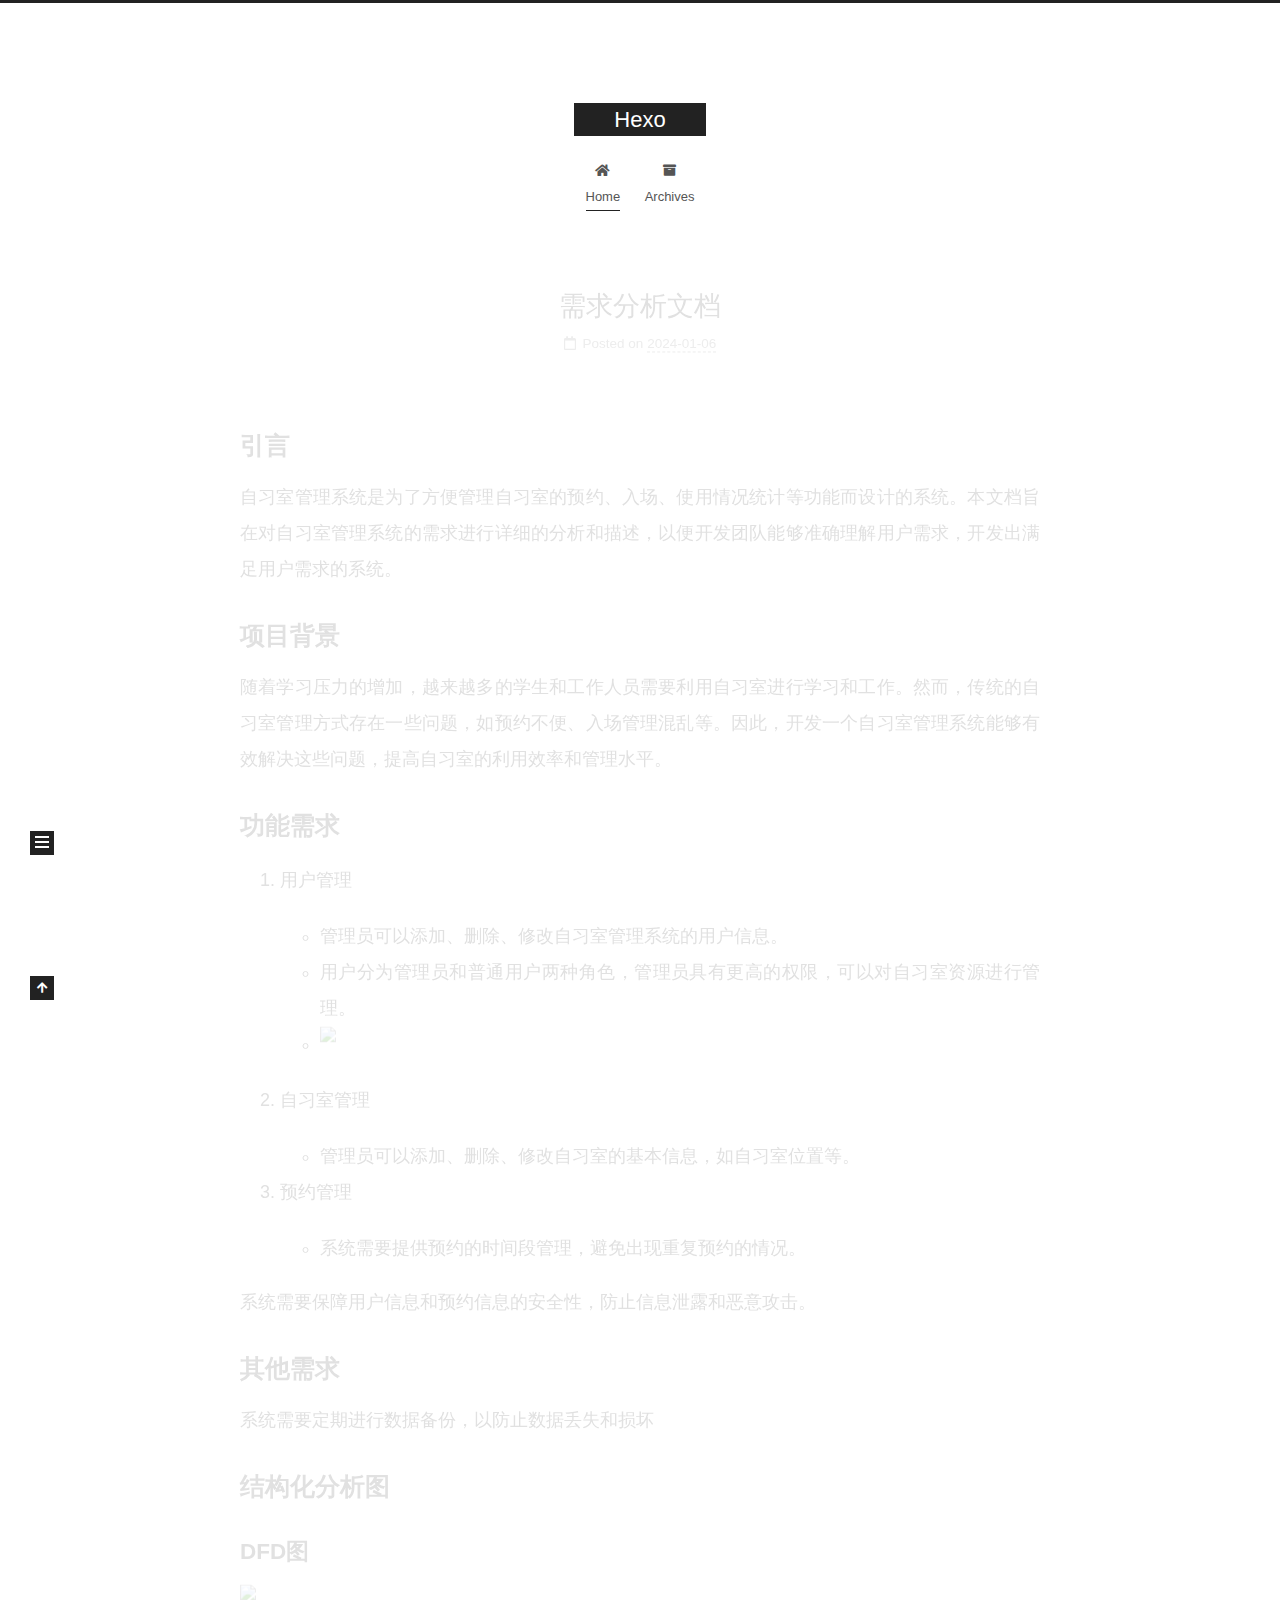
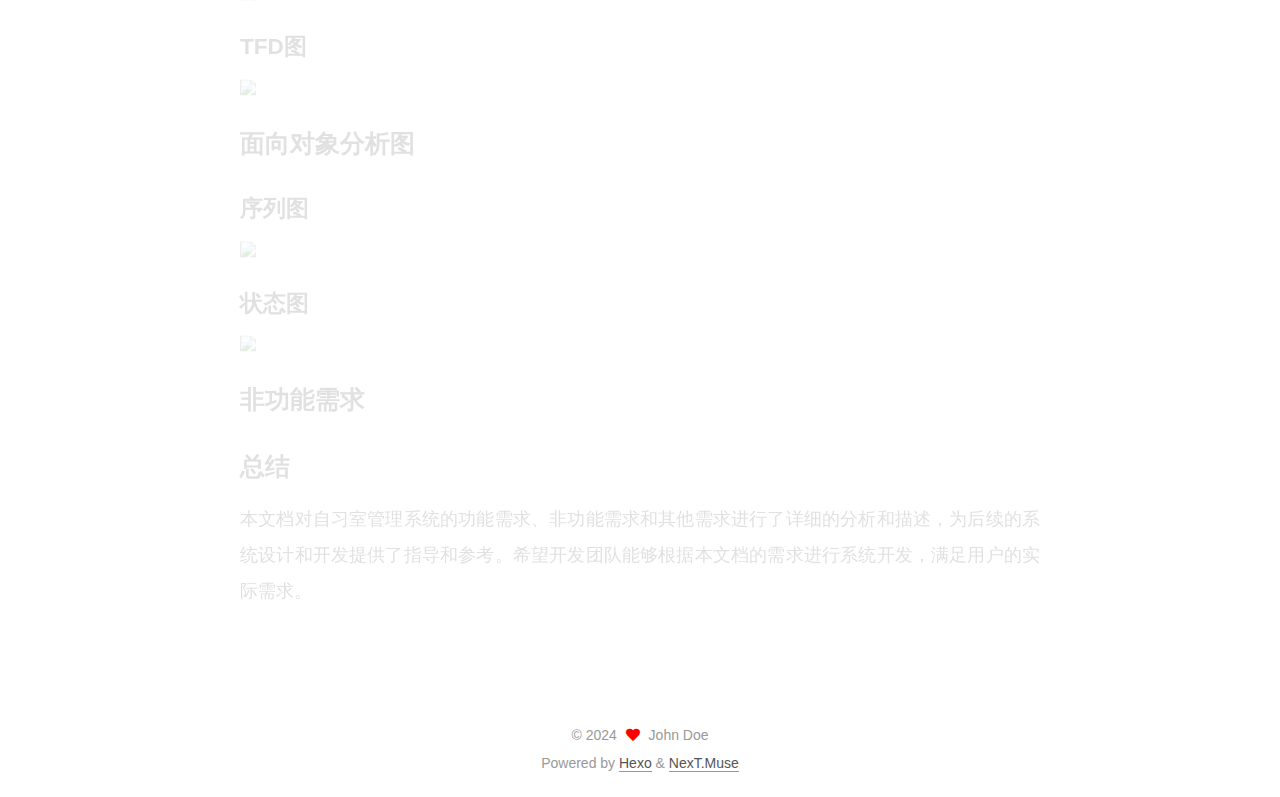
==== commit bcdc8347: "Site updated: 2024-01-06 19:10:01" ====
--- a/index.html
+++ b/index.html
@@ -145,7 +145,7 @@
   
   
   <article itemscope itemtype="http://schema.org/Article" class="post-block" lang="en">
-    <link itemprop="mainEntityOfPage" href="http://example.com/2024/01/05/article-title/">
+    <link itemprop="mainEntityOfPage" href="http://example.com/2024/01/06/%E9%9C%80%E6%B1%82%E5%88%86%E6%9E%90%E6%96%87%E6%A1%A3/">
 
     <span hidden itemprop="author" itemscope itemtype="http://schema.org/Person">
       <meta itemprop="image" content="/images/avatar.gif">
@@ -159,7 +159,7 @@
       <header class="post-header">
         <h2 class="post-title" itemprop="name headline">
           
-            <a href="/2024/01/05/article-title/" class="post-title-link" itemprop="url">article title</a>
+            <a href="/2024/01/06/%E9%9C%80%E6%B1%82%E5%88%86%E6%9E%90%E6%96%87%E6%A1%A3/" class="post-title-link" itemprop="url">需求分析文档</a>
         </h2>
 
         <div class="post-meta">
@@ -170,7 +170,7 @@
               <span class="post-meta-item-text">Posted on</span>
               
 
-              <time title="Created: 2024-01-05 11:09:43 / Modified: 11:15:14" itemprop="dateCreated datePublished" datetime="2024-01-05T11:09:43+08:00">2024-01-05</time>
+              <time title="Created: 2024-01-06 18:43:23 / Modified: 19:08:02" itemprop="dateCreated datePublished" datetime="2024-01-06T18:43:23+08:00">2024-01-06</time>
             </span>
 
           
@@ -184,78 +184,34 @@
     <div class="post-body" itemprop="articleBody">
 
       
-          <p>First Article ！！！</p>
-<p>！！！</p>
-
-      
-    </div>
-
-    
-    
-    
-      <footer class="post-footer">
-        <div class="post-eof"></div>
-      </footer>
-  </article>
-  
-  
-  
-
-      
-  
-  
-  <article itemscope itemtype="http://schema.org/Article" class="post-block" lang="en">
-    <link itemprop="mainEntityOfPage" href="http://example.com/2024/01/05/hello-world/">
-
-    <span hidden itemprop="author" itemscope itemtype="http://schema.org/Person">
-      <meta itemprop="image" content="/images/avatar.gif">
-      <meta itemprop="name" content="John Doe">
-      <meta itemprop="description" content="">
-    </span>
-
-    <span hidden itemprop="publisher" itemscope itemtype="http://schema.org/Organization">
-      <meta itemprop="name" content="Hexo">
-    </span>
-      <header class="post-header">
-        <h2 class="post-title" itemprop="name headline">
-          
-            <a href="/2024/01/05/hello-world/" class="post-title-link" itemprop="url">Hello World</a>
-        </h2>
-
-        <div class="post-meta">
-            <span class="post-meta-item">
-              <span class="post-meta-item-icon">
-                <i class="far fa-calendar"></i>
-              </span>
-              <span class="post-meta-item-text">Posted on</span>
-
-              <time title="Created: 2024-01-05 10:57:09" itemprop="dateCreated datePublished" datetime="2024-01-05T10:57:09+08:00">2024-01-05</time>
-            </span>
-
-          
-
-        </div>
-      </header>
-
-    
-    
-    
-    <div class="post-body" itemprop="articleBody">
-
-      
-          <p>Welcome to <a target="_blank" rel="noopener" href="https://hexo.io/">Hexo</a>! This is your very first post. Check <a target="_blank" rel="noopener" href="https://hexo.io/docs/">documentation</a> for more info. If you get any problems when using Hexo, you can find the answer in <a target="_blank" rel="noopener" href="https://hexo.io/docs/troubleshooting.html">troubleshooting</a> or you can ask me on <a target="_blank" rel="noopener" href="https://github.com/hexojs/hexo/issues">GitHub</a>.</p>
-<h2 id="Quick-Start"><a href="#Quick-Start" class="headerlink" title="Quick Start"></a>Quick Start</h2><h3 id="Create-a-new-post"><a href="#Create-a-new-post" class="headerlink" title="Create a new post"></a>Create a new post</h3><figure class="highlight bash"><table><tr><td class="gutter"><pre><span class="line">1</span><br></pre></td><td class="code"><pre><span class="line">$ hexo new <span class="string">&quot;My New Post&quot;</span></span><br></pre></td></tr></table></figure>
-
-<p>More info: <a target="_blank" rel="noopener" href="https://hexo.io/docs/writing.html">Writing</a></p>
-<h3 id="Run-server"><a href="#Run-server" class="headerlink" title="Run server"></a>Run server</h3><figure class="highlight bash"><table><tr><td class="gutter"><pre><span class="line">1</span><br></pre></td><td class="code"><pre><span class="line">$ hexo server</span><br></pre></td></tr></table></figure>
-
-<p>More info: <a target="_blank" rel="noopener" href="https://hexo.io/docs/server.html">Server</a></p>
-<h3 id="Generate-static-files"><a href="#Generate-static-files" class="headerlink" title="Generate static files"></a>Generate static files</h3><figure class="highlight bash"><table><tr><td class="gutter"><pre><span class="line">1</span><br></pre></td><td class="code"><pre><span class="line">$ hexo generate</span><br></pre></td></tr></table></figure>
-
-<p>More info: <a target="_blank" rel="noopener" href="https://hexo.io/docs/generating.html">Generating</a></p>
-<h3 id="Deploy-to-remote-sites"><a href="#Deploy-to-remote-sites" class="headerlink" title="Deploy to remote sites"></a>Deploy to remote sites</h3><figure class="highlight bash"><table><tr><td class="gutter"><pre><span class="line">1</span><br></pre></td><td class="code"><pre><span class="line">$ hexo deploy</span><br></pre></td></tr></table></figure>
-
-<p>More info: <a target="_blank" rel="noopener" href="https://hexo.io/docs/one-command-deployment.html">Deployment</a></p>
+          <h2 id="引言"><a href="#引言" class="headerlink" title="引言"></a>引言</h2><p>自习室管理系统是为了方便管理自习室的预约、入场、使用情况统计等功能而设计的系统。本文档旨在对自习室管理系统的需求进行详细的分析和描述，以便开发团队能够准确理解用户需求，开发出满足用户需求的系统。</p>
+<h2 id="项目背景"><a href="#项目背景" class="headerlink" title="项目背景"></a>项目背景</h2><p>随着学习压力的增加，越来越多的学生和工作人员需要利用自习室进行学习和工作。然而，传统的自习室管理方式存在一些问题，如预约不便、入场管理混乱等。因此，开发一个自习室管理系统能够有效解决这些问题，提高自习室的利用效率和管理水平。</p>
+<h2 id="功能需求"><a href="#功能需求" class="headerlink" title="功能需求"></a>功能需求</h2><ol>
+<li><p>用户管理</p>
+<ul>
+<li>管理员可以添加、删除、修改自习室管理系统的用户信息。</li>
+<li>用户分为管理员和普通用户两种角色，管理员具有更高的权限，可以对自习室资源进行管理。</li>
+<li><img src="/./%E9%9C%80%E6%B1%82%E5%88%86%E6%9E%90%E6%96%87%E6%A1%A3/%E7%94%A8%E4%BE%8B%E5%9B%BE.png"></li>
+</ul>
+</li>
+<li><p>自习室管理</p>
+<ul>
+<li>管理员可以添加、删除、修改自习室的基本信息，如自习室位置等。</li>
+</ul>
+</li>
+<li><p>预约管理</p>
+<ul>
+<li>系统需要提供预约的时间段管理，避免出现重复预约的情况。</li>
+</ul>
+</li>
+</ol>
+<p>系统需要保障用户信息和预约信息的安全性，防止信息泄露和恶意攻击。</p>
+<h2 id="其他需求"><a href="#其他需求" class="headerlink" title="其他需求"></a>其他需求</h2><p>系统需要定期进行数据备份，以防止数据丢失和损坏</p>
+<h2 id="结构化分析图"><a href="#结构化分析图" class="headerlink" title="结构化分析图"></a>结构化分析图</h2><h3 id="DFD图"><a href="#DFD图" class="headerlink" title="DFD图"></a>DFD图</h3><p><img src="/./%E9%9C%80%E6%B1%82%E5%88%86%E6%9E%90%E6%96%87%E6%A1%A3/DFD.png"></p>
+<h3 id="TFD图"><a href="#TFD图" class="headerlink" title="TFD图"></a>TFD图</h3><p><img src="/./%E9%9C%80%E6%B1%82%E5%88%86%E6%9E%90%E6%96%87%E6%A1%A3/TFD.png"></p>
+<h2 id="面向对象分析图"><a href="#面向对象分析图" class="headerlink" title="面向对象分析图"></a>面向对象分析图</h2><h3 id="序列图"><a href="#序列图" class="headerlink" title="序列图"></a>序列图</h3><p><img src="/./%E9%9C%80%E6%B1%82%E5%88%86%E6%9E%90%E6%96%87%E6%A1%A3/%E5%BA%8F%E5%88%97%E5%9B%BE.png"></p>
+<h3 id="状态图"><a href="#状态图" class="headerlink" title="状态图"></a>状态图</h3><p><img src="/./%E9%9C%80%E6%B1%82%E5%88%86%E6%9E%90%E6%96%87%E6%A1%A3/%E7%8A%B6%E6%80%81%E5%9B%BE.png"></p>
+<h2 id="非功能需求"><a href="#非功能需求" class="headerlink" title="非功能需求"></a>非功能需求</h2><h2 id="总结"><a href="#总结" class="headerlink" title="总结"></a>总结</h2><p>本文档对自习室管理系统的功能需求、非功能需求和其他需求进行了详细的分析和描述，为后续的系统设计和开发提供了指导和参考。希望开发团队能够根据本文档的需求进行系统开发，满足用户的实际需求。</p>
 
       
     </div>
@@ -337,7 +293,7 @@
       <div class="site-state-item site-state-posts">
           <a href="/archives/">
         
-          <span class="site-state-item-count">2</span>
+          <span class="site-state-item-count">1</span>
           <span class="site-state-item-name">posts</span>
         </a>
       </div>
--- a/css/main.css
+++ b/css/main.css
@@ -1168,7 +1168,7 @@
 }
 .links-of-author a::before,
 .links-of-author span.exturl::before {
-  background: #45ffff;
+  background: #dd0139;
   border-radius: 50%;
   content: ' ';
   display: inline-block;
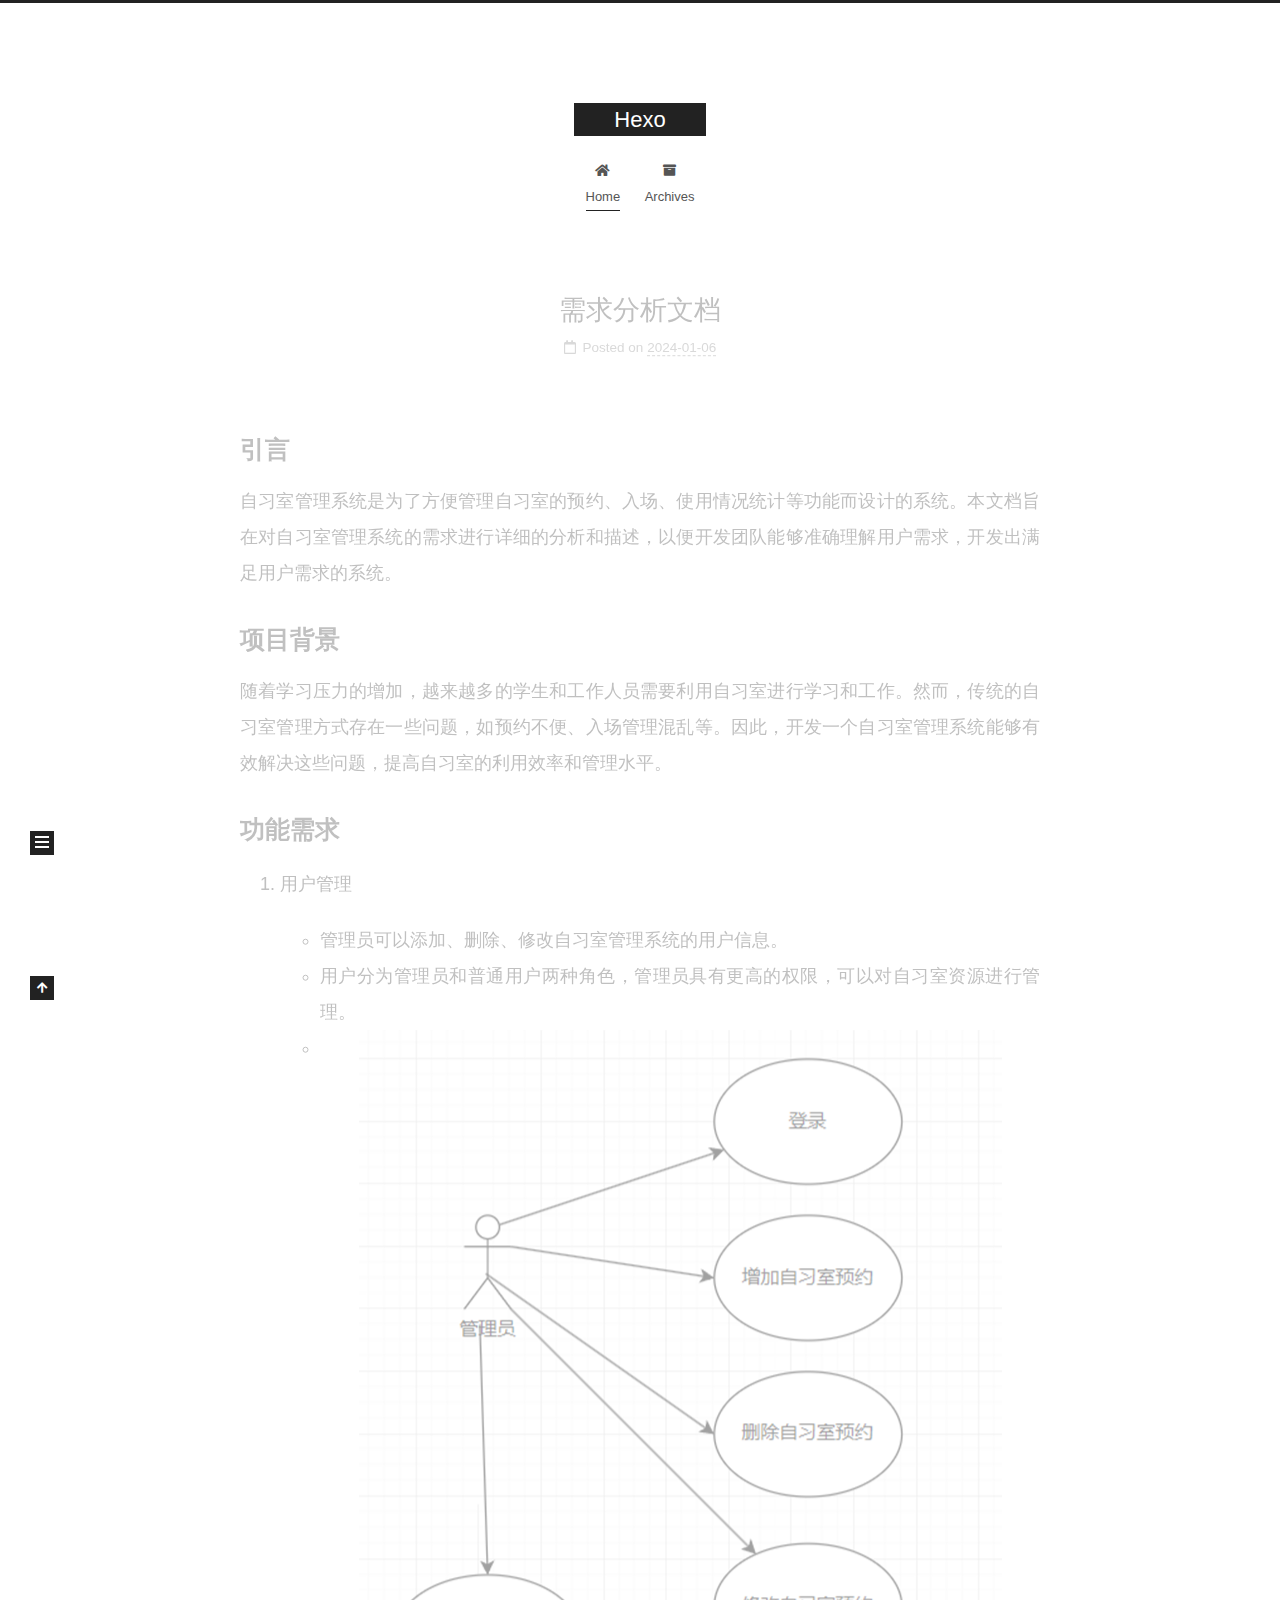
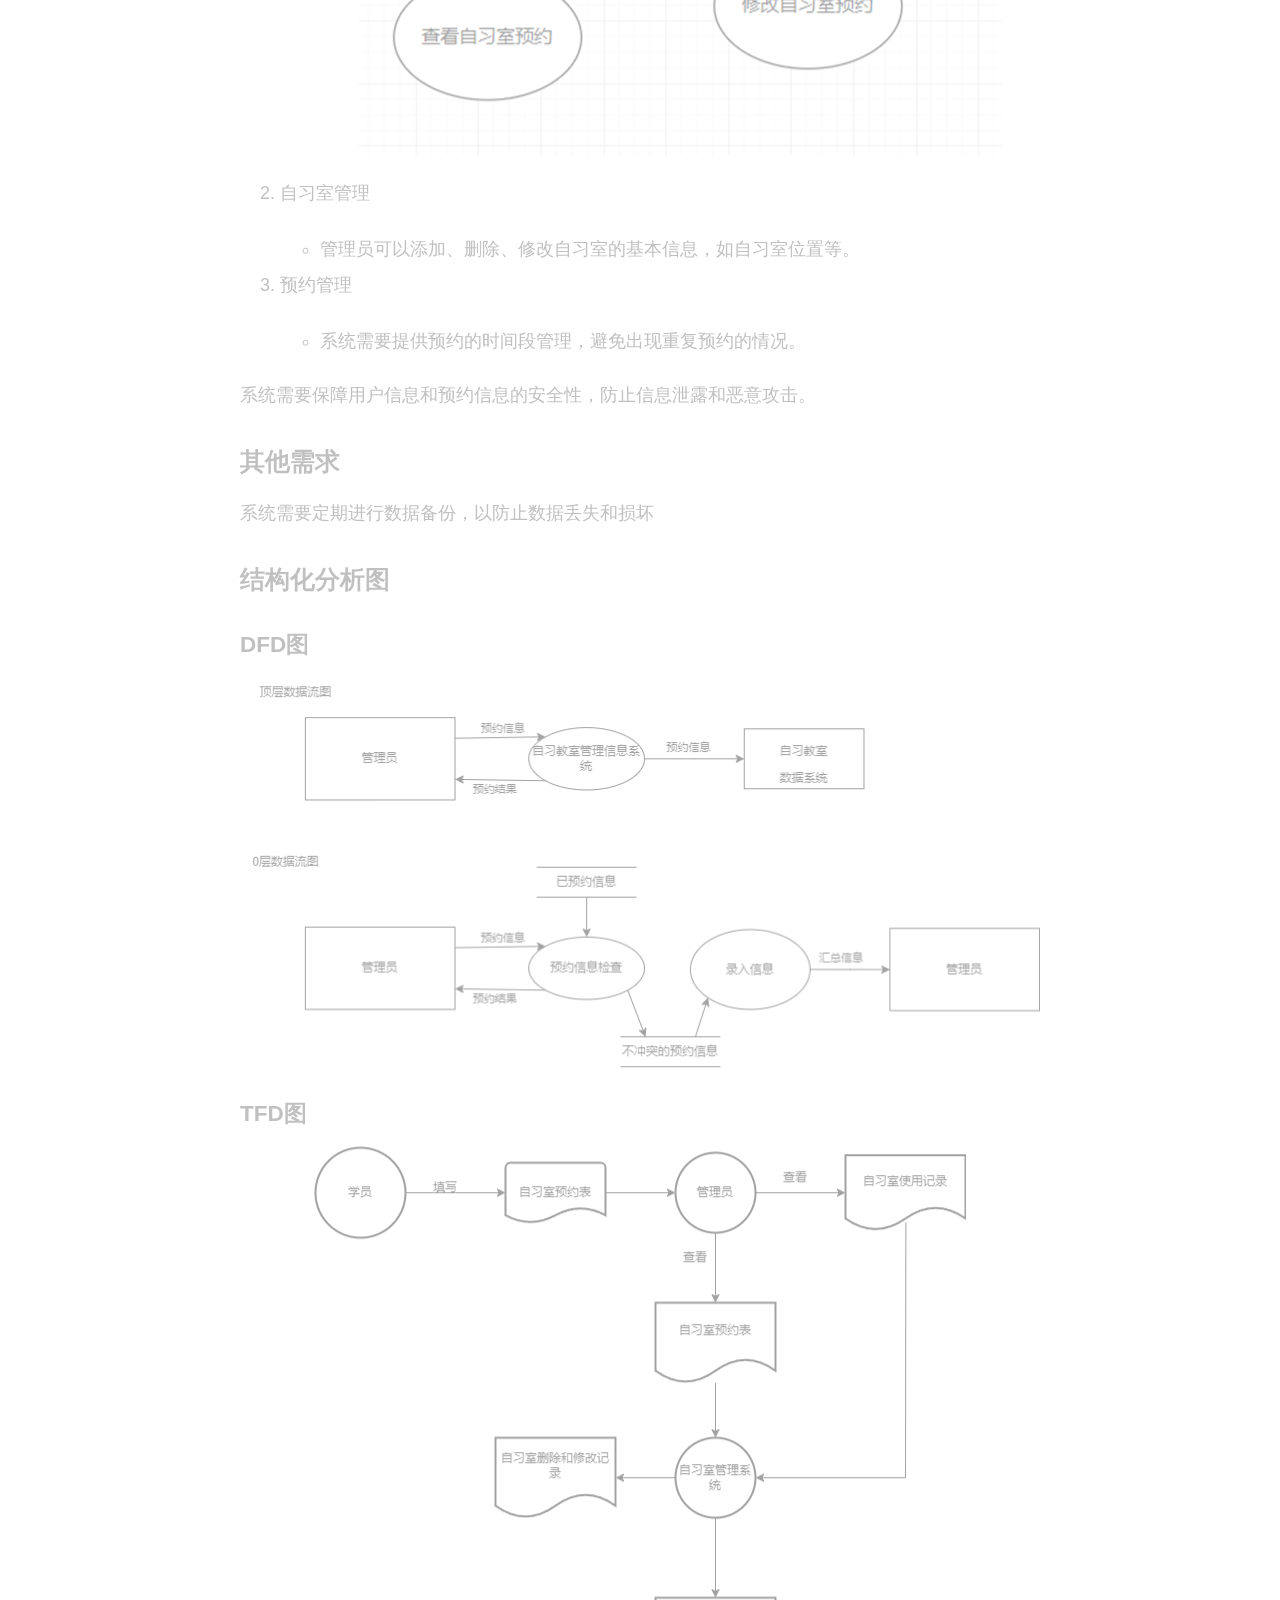
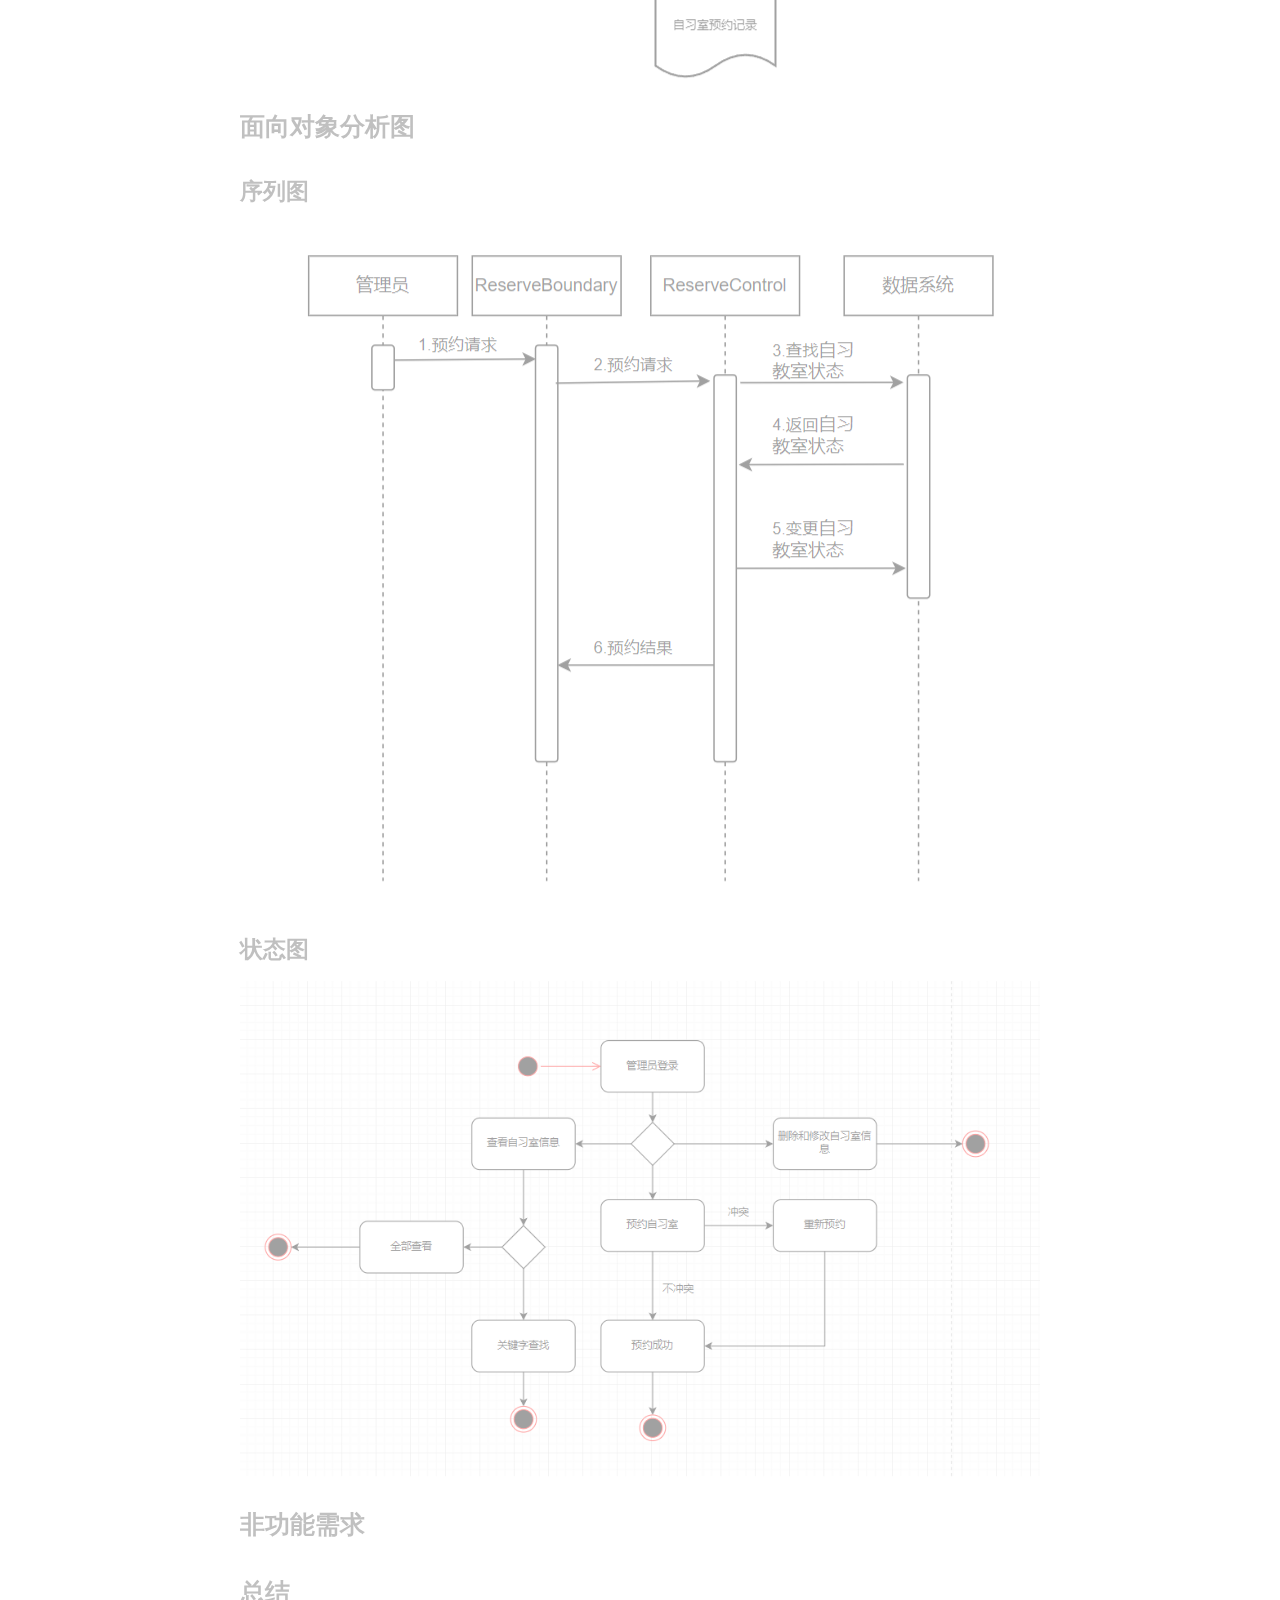
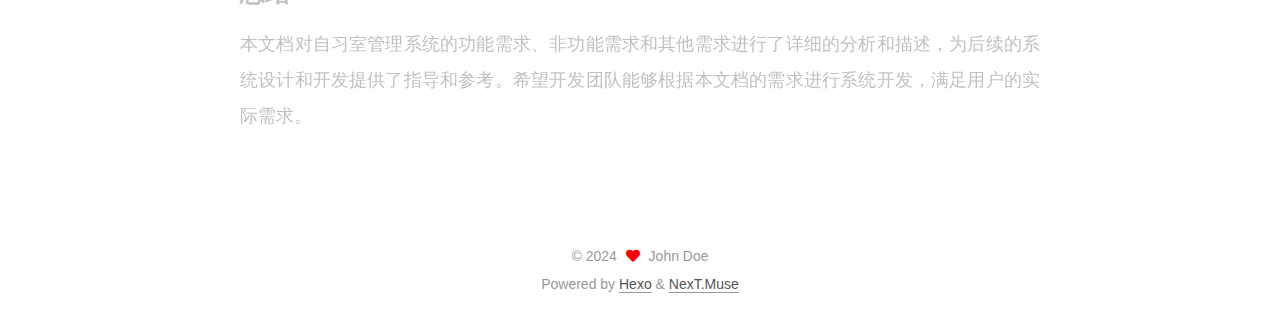
==== commit 1c627607: "Site updated: 2024-01-06 20:56:06" ====
--- a/index.html
+++ b/index.html
@@ -170,7 +170,7 @@
               <span class="post-meta-item-text">Posted on</span>
               
 
-              <time title="Created: 2024-01-06 18:43:23 / Modified: 19:08:02" itemprop="dateCreated datePublished" datetime="2024-01-06T18:43:23+08:00">2024-01-06</time>
+              <time title="Created: 2024-01-06 18:43:23 / Modified: 20:55:40" itemprop="dateCreated datePublished" datetime="2024-01-06T18:43:23+08:00">2024-01-06</time>
             </span>
 
           
@@ -191,7 +191,7 @@
 <ul>
 <li>管理员可以添加、删除、修改自习室管理系统的用户信息。</li>
 <li>用户分为管理员和普通用户两种角色，管理员具有更高的权限，可以对自习室资源进行管理。</li>
-<li><img src="/./%E9%9C%80%E6%B1%82%E5%88%86%E6%9E%90%E6%96%87%E6%A1%A3/%E7%94%A8%E4%BE%8B%E5%9B%BE.png"></li>
+<li><img src="/2024/01/06/%E9%9C%80%E6%B1%82%E5%88%86%E6%9E%90%E6%96%87%E6%A1%A3/%E7%94%A8%E4%BE%8B%E5%9B%BE.png"></li>
 </ul>
 </li>
 <li><p>自习室管理</p>
@@ -207,10 +207,10 @@
 </ol>
 <p>系统需要保障用户信息和预约信息的安全性，防止信息泄露和恶意攻击。</p>
 <h2 id="其他需求"><a href="#其他需求" class="headerlink" title="其他需求"></a>其他需求</h2><p>系统需要定期进行数据备份，以防止数据丢失和损坏</p>
-<h2 id="结构化分析图"><a href="#结构化分析图" class="headerlink" title="结构化分析图"></a>结构化分析图</h2><h3 id="DFD图"><a href="#DFD图" class="headerlink" title="DFD图"></a>DFD图</h3><p><img src="/./%E9%9C%80%E6%B1%82%E5%88%86%E6%9E%90%E6%96%87%E6%A1%A3/DFD.png"></p>
-<h3 id="TFD图"><a href="#TFD图" class="headerlink" title="TFD图"></a>TFD图</h3><p><img src="/./%E9%9C%80%E6%B1%82%E5%88%86%E6%9E%90%E6%96%87%E6%A1%A3/TFD.png"></p>
-<h2 id="面向对象分析图"><a href="#面向对象分析图" class="headerlink" title="面向对象分析图"></a>面向对象分析图</h2><h3 id="序列图"><a href="#序列图" class="headerlink" title="序列图"></a>序列图</h3><p><img src="/./%E9%9C%80%E6%B1%82%E5%88%86%E6%9E%90%E6%96%87%E6%A1%A3/%E5%BA%8F%E5%88%97%E5%9B%BE.png"></p>
-<h3 id="状态图"><a href="#状态图" class="headerlink" title="状态图"></a>状态图</h3><p><img src="/./%E9%9C%80%E6%B1%82%E5%88%86%E6%9E%90%E6%96%87%E6%A1%A3/%E7%8A%B6%E6%80%81%E5%9B%BE.png"></p>
+<h2 id="结构化分析图"><a href="#结构化分析图" class="headerlink" title="结构化分析图"></a>结构化分析图</h2><h3 id="DFD图"><a href="#DFD图" class="headerlink" title="DFD图"></a>DFD图</h3><p><img src="/2024/01/06/%E9%9C%80%E6%B1%82%E5%88%86%E6%9E%90%E6%96%87%E6%A1%A3/DFD.png"></p>
+<h3 id="TFD图"><a href="#TFD图" class="headerlink" title="TFD图"></a>TFD图</h3><p><img src="/2024/01/06/%E9%9C%80%E6%B1%82%E5%88%86%E6%9E%90%E6%96%87%E6%A1%A3/TFD.png"></p>
+<h2 id="面向对象分析图"><a href="#面向对象分析图" class="headerlink" title="面向对象分析图"></a>面向对象分析图</h2><h3 id="序列图"><a href="#序列图" class="headerlink" title="序列图"></a>序列图</h3><p><img src="/2024/01/06/%E9%9C%80%E6%B1%82%E5%88%86%E6%9E%90%E6%96%87%E6%A1%A3/%E5%BA%8F%E5%88%97%E5%9B%BE.png"></p>
+<h3 id="状态图"><a href="#状态图" class="headerlink" title="状态图"></a>状态图</h3><p><img src="/2024/01/06/%E9%9C%80%E6%B1%82%E5%88%86%E6%9E%90%E6%96%87%E6%A1%A3/%E7%8A%B6%E6%80%81%E5%9B%BE.png"></p>
 <h2 id="非功能需求"><a href="#非功能需求" class="headerlink" title="非功能需求"></a>非功能需求</h2><h2 id="总结"><a href="#总结" class="headerlink" title="总结"></a>总结</h2><p>本文档对自习室管理系统的功能需求、非功能需求和其他需求进行了详细的分析和描述，为后续的系统设计和开发提供了指导和参考。希望开发团队能够根据本文档的需求进行系统开发，满足用户的实际需求。</p>
 
       
--- a/css/main.css
+++ b/css/main.css
@@ -1168,7 +1168,7 @@
 }
 .links-of-author a::before,
 .links-of-author span.exturl::before {
-  background: #dd0139;
+  background: #1b4665;
   border-radius: 50%;
   content: ' ';
   display: inline-block;
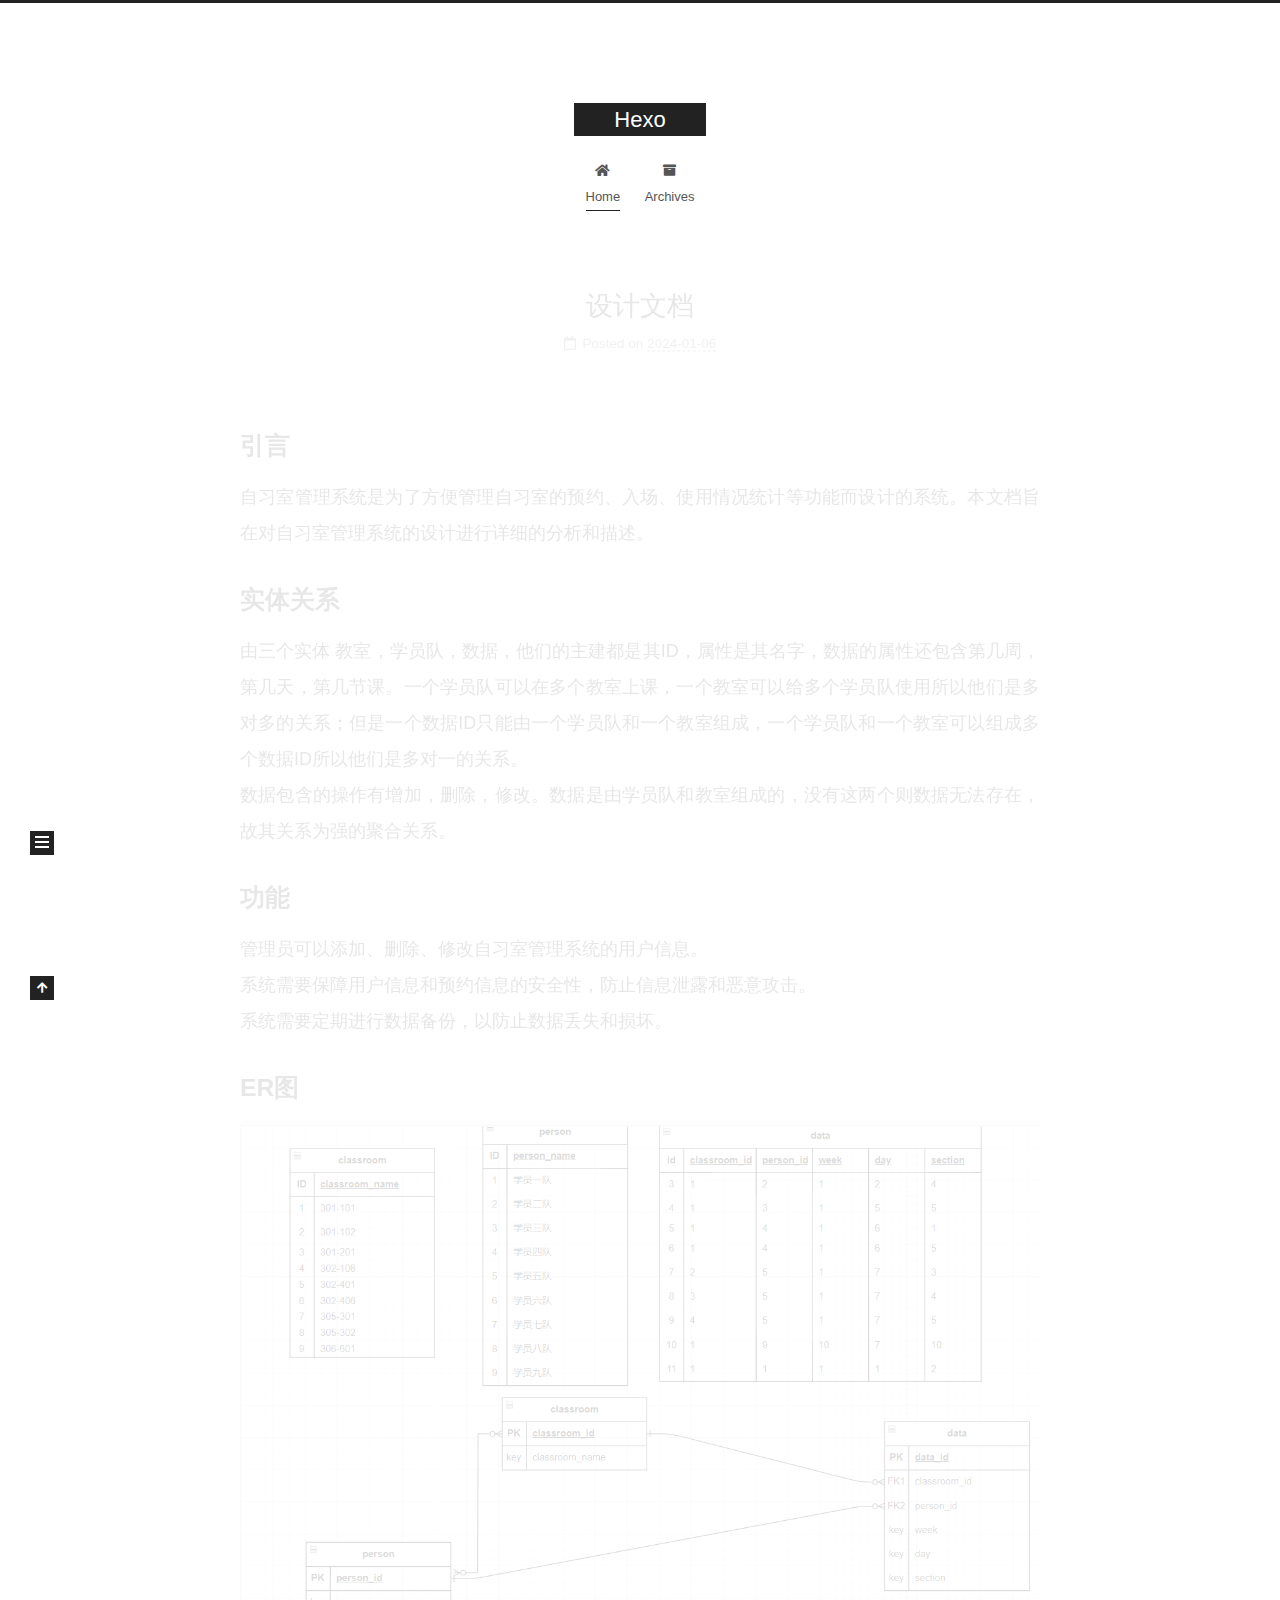
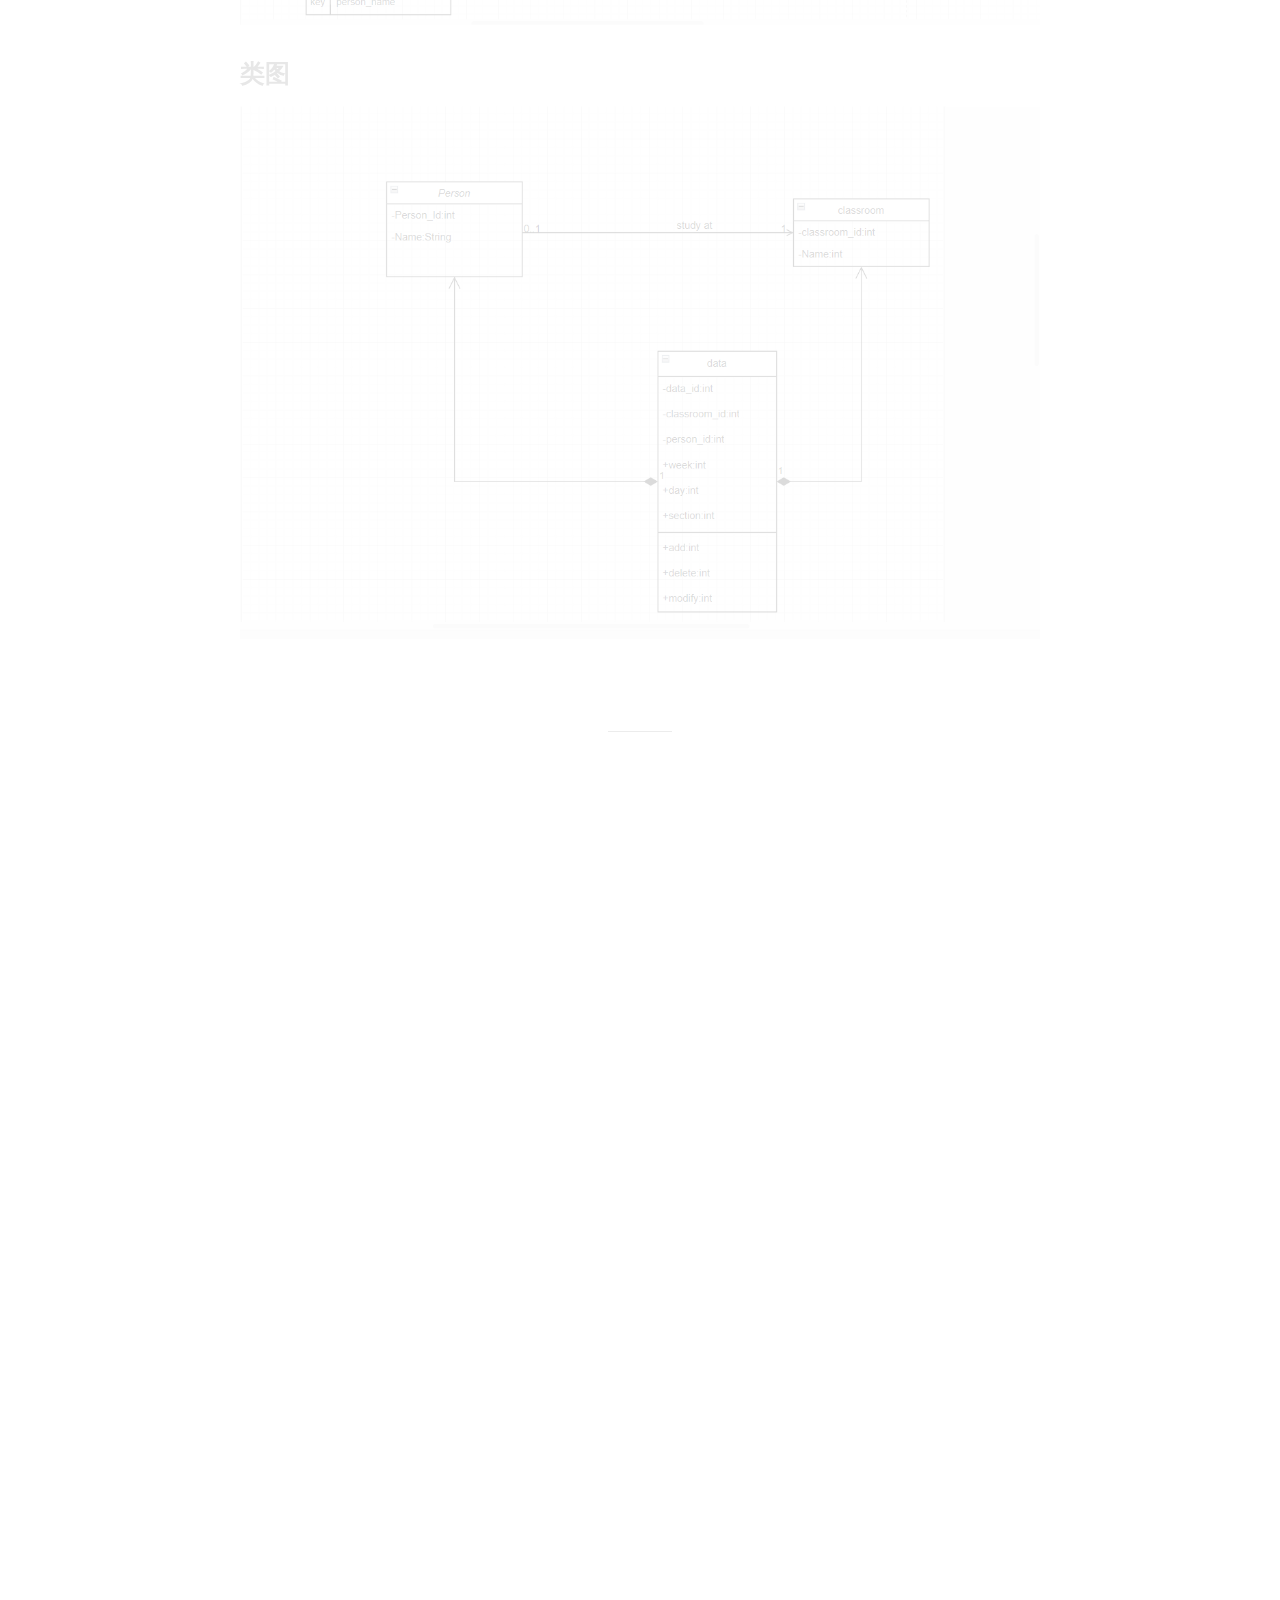
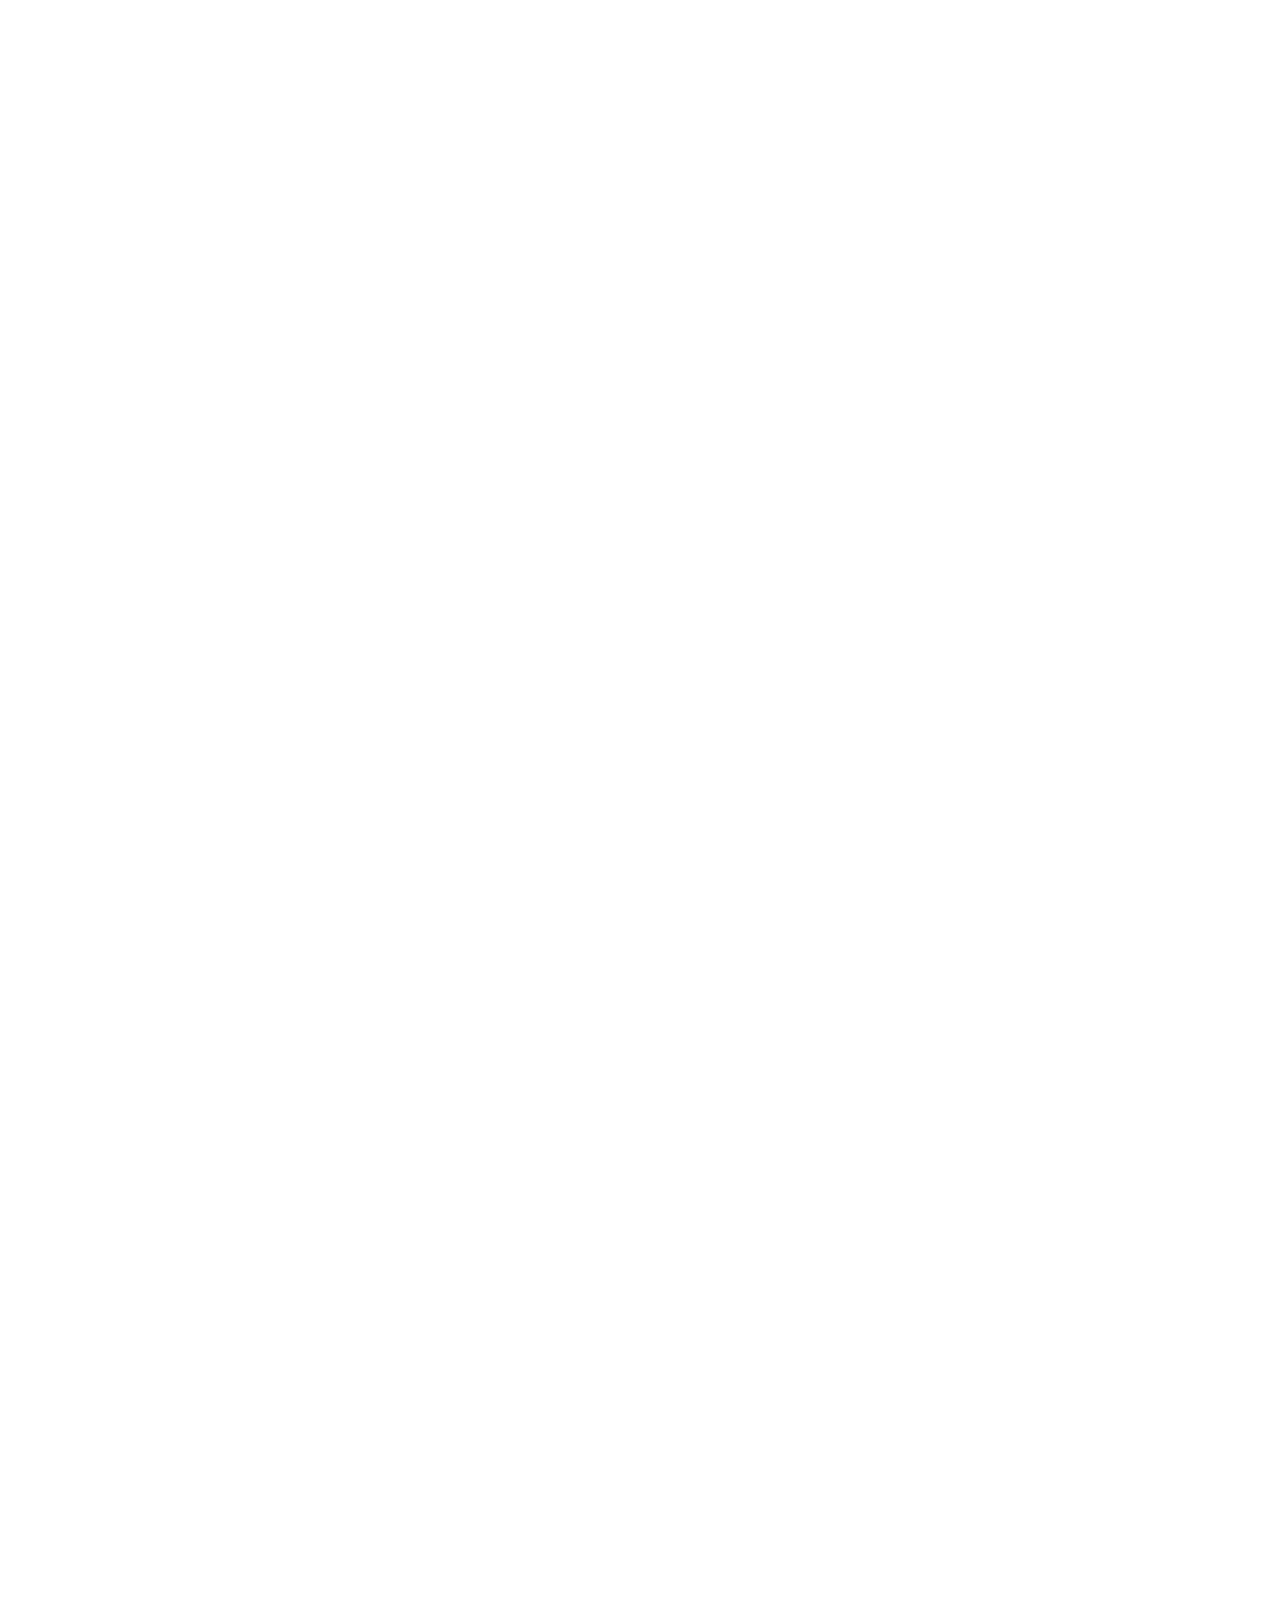
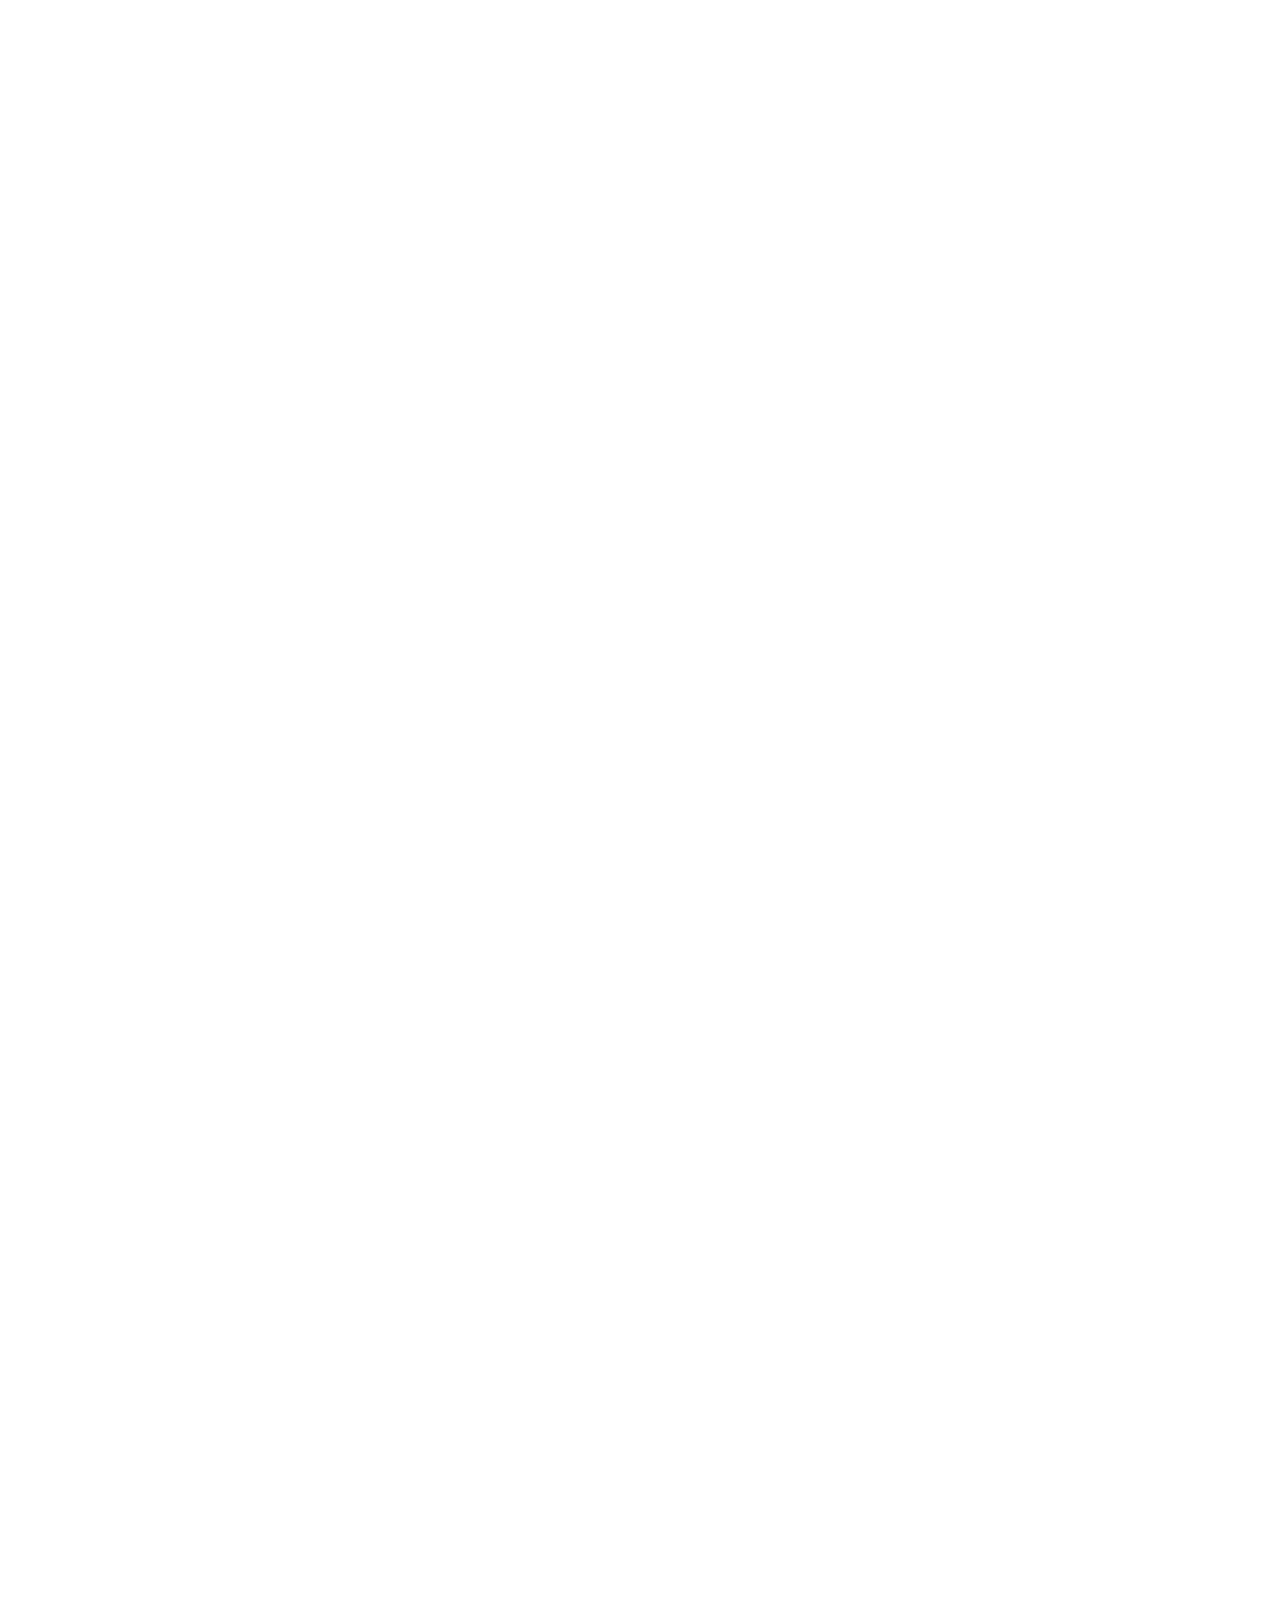
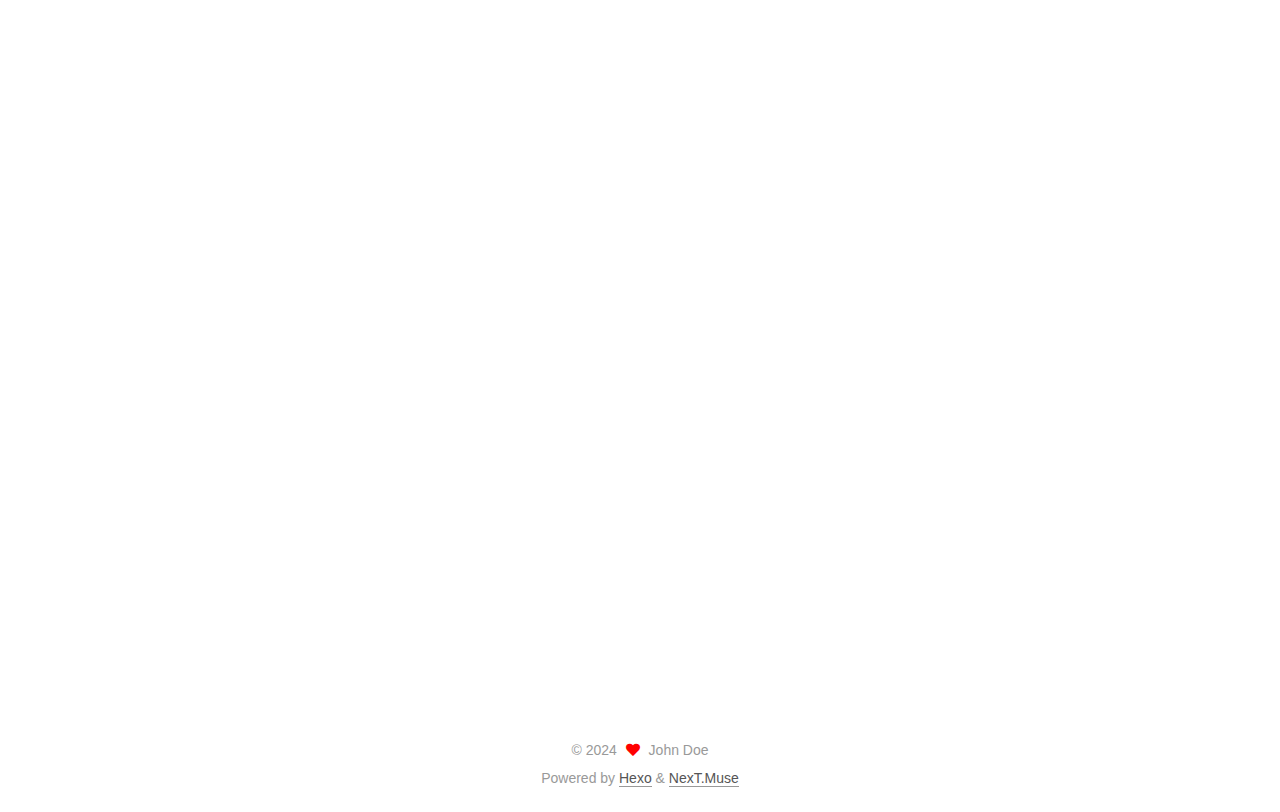
==== commit 4f92be1a: "Site updated: 2024-01-06 21:04:49" ====
--- a/index.html
+++ b/index.html
@@ -141,6 +141,69 @@
 
           <div class="content index posts-expand">
             
+      
+  
+  
+  <article itemscope itemtype="http://schema.org/Article" class="post-block" lang="en">
+    <link itemprop="mainEntityOfPage" href="http://example.com/2024/01/06/%E8%AE%BE%E8%AE%A1%E6%96%87%E6%A1%A3/">
+
+    <span hidden itemprop="author" itemscope itemtype="http://schema.org/Person">
+      <meta itemprop="image" content="/images/avatar.gif">
+      <meta itemprop="name" content="John Doe">
+      <meta itemprop="description" content="">
+    </span>
+
+    <span hidden itemprop="publisher" itemscope itemtype="http://schema.org/Organization">
+      <meta itemprop="name" content="Hexo">
+    </span>
+      <header class="post-header">
+        <h2 class="post-title" itemprop="name headline">
+          
+            <a href="/2024/01/06/%E8%AE%BE%E8%AE%A1%E6%96%87%E6%A1%A3/" class="post-title-link" itemprop="url">设计文档</a>
+        </h2>
+
+        <div class="post-meta">
+            <span class="post-meta-item">
+              <span class="post-meta-item-icon">
+                <i class="far fa-calendar"></i>
+              </span>
+              <span class="post-meta-item-text">Posted on</span>
+              
+
+              <time title="Created: 2024-01-06 20:58:53 / Modified: 21:04:31" itemprop="dateCreated datePublished" datetime="2024-01-06T20:58:53+08:00">2024-01-06</time>
+            </span>
+
+          
+
+        </div>
+      </header>
+
+    
+    
+    
+    <div class="post-body" itemprop="articleBody">
+
+      
+          <h2 id="引言"><a href="#引言" class="headerlink" title="引言"></a>引言</h2><p>自习室管理系统是为了方便管理自习室的预约、入场、使用情况统计等功能而设计的系统。本文档旨在对自习室管理系统的设计进行详细的分析和描述。</p>
+<h2 id="实体关系"><a href="#实体关系" class="headerlink" title="实体关系"></a>实体关系</h2><p>由三个实体 教室，学员队，数据，他们的主建都是其ID，属性是其名字，数据的属性还包含第几周，第几天，第几节课。一个学员队可以在多个教室上课，一个教室可以给多个学员队使用所以他们是多对多的关系；但是一个数据ID只能由一个学员队和一个教室组成，一个学员队和一个教室可以组成多个数据ID所以他们是多对一的关系。<br>数据包含的操作有增加，删除，修改。数据是由学员队和教室组成的，没有这两个则数据无法存在，故其关系为强的聚合关系。</p>
+<h2 id="功能"><a href="#功能" class="headerlink" title="功能"></a>功能</h2><p>管理员可以添加、删除、修改自习室管理系统的用户信息。<br>系统需要保障用户信息和预约信息的安全性，防止信息泄露和恶意攻击。<br>系统需要定期进行数据备份，以防止数据丢失和损坏。</p>
+<h2 id="ER图"><a href="#ER图" class="headerlink" title="ER图"></a>ER图</h2><p><img src="/2024/01/06/%E8%AE%BE%E8%AE%A1%E6%96%87%E6%A1%A3/%E5%AE%9E%E4%BD%93%E5%85%B3%E7%B3%BB.png"></p>
+<h2 id="类图"><a href="#类图" class="headerlink" title="类图"></a>类图</h2><p><img src="/2024/01/06/%E8%AE%BE%E8%AE%A1%E6%96%87%E6%A1%A3/%E7%B1%BB%E5%9B%BE.png"></p>
+
+      
+    </div>
+
+    
+    
+    
+      <footer class="post-footer">
+        <div class="post-eof"></div>
+      </footer>
+  </article>
+  
+  
+  
+
       
   
   
@@ -293,7 +356,7 @@
       <div class="site-state-item site-state-posts">
           <a href="/archives/">
         
-          <span class="site-state-item-count">1</span>
+          <span class="site-state-item-count">2</span>
           <span class="site-state-item-name">posts</span>
         </a>
       </div>
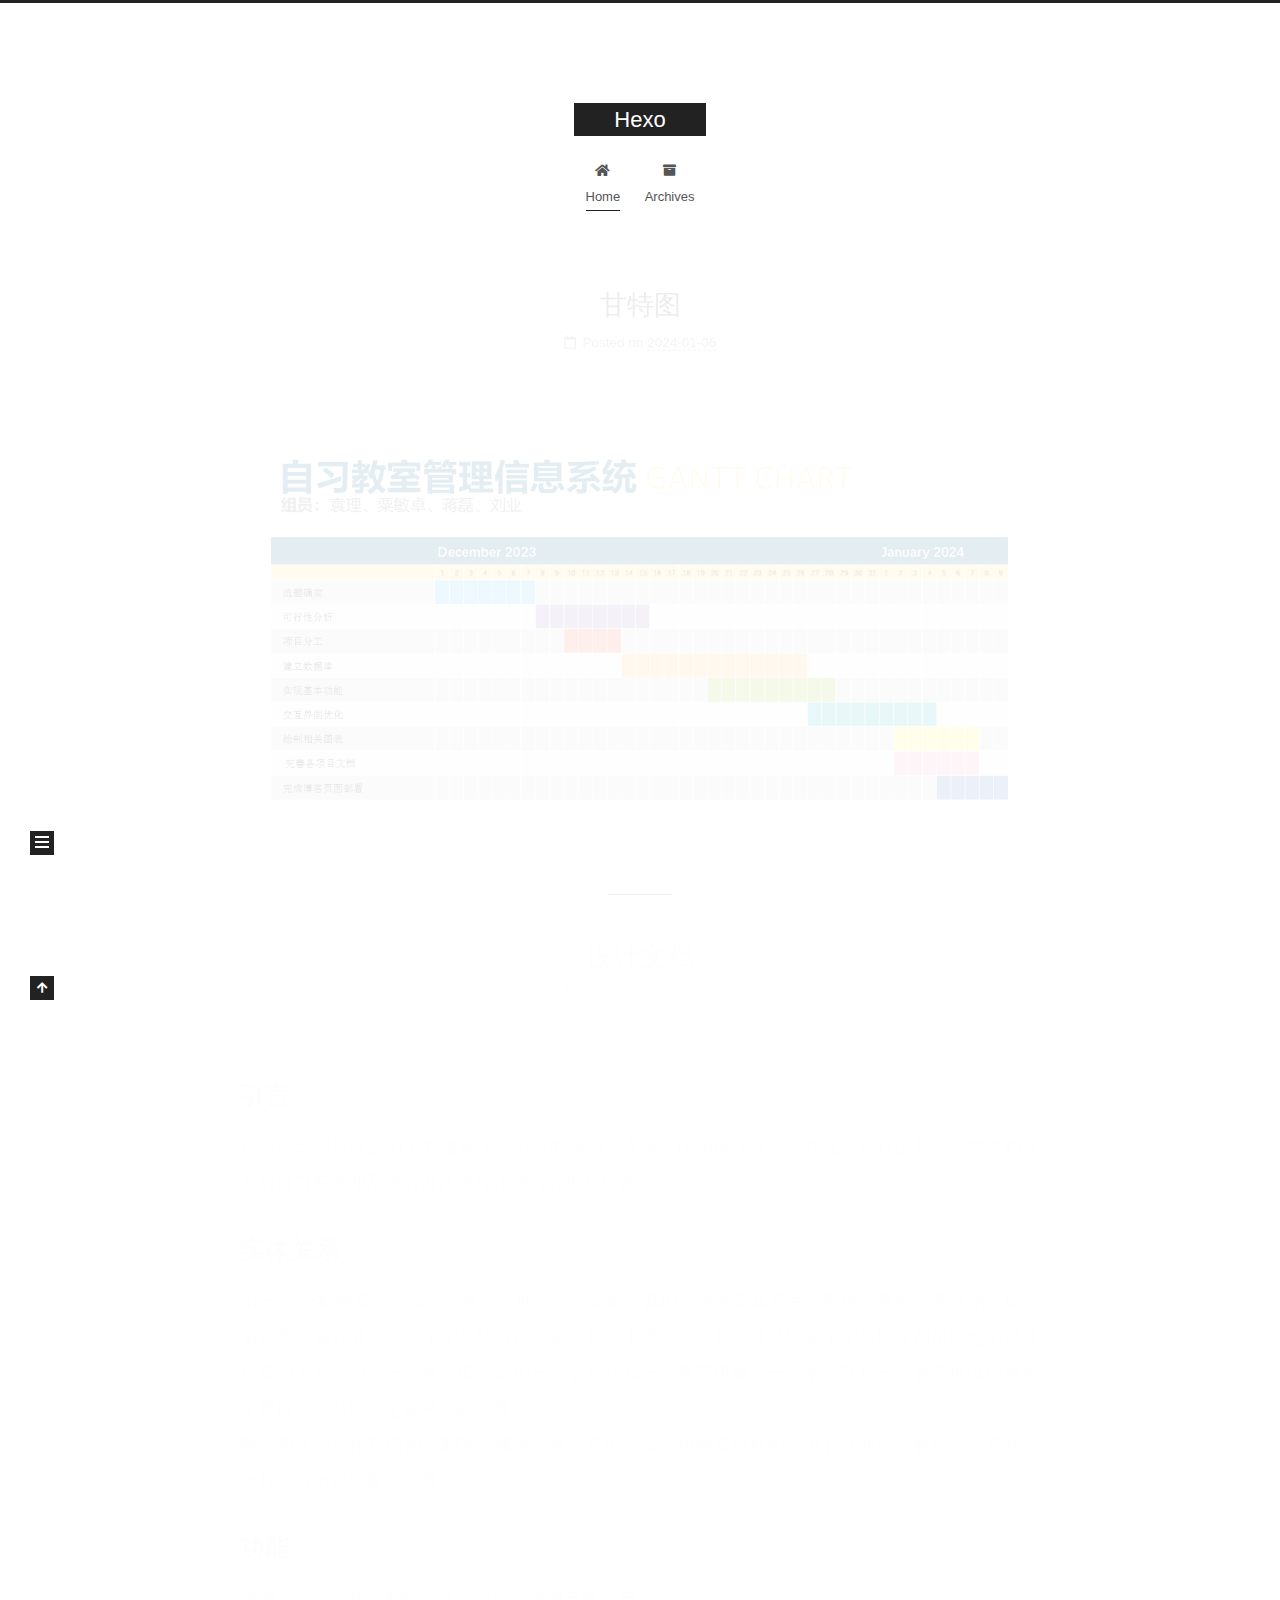
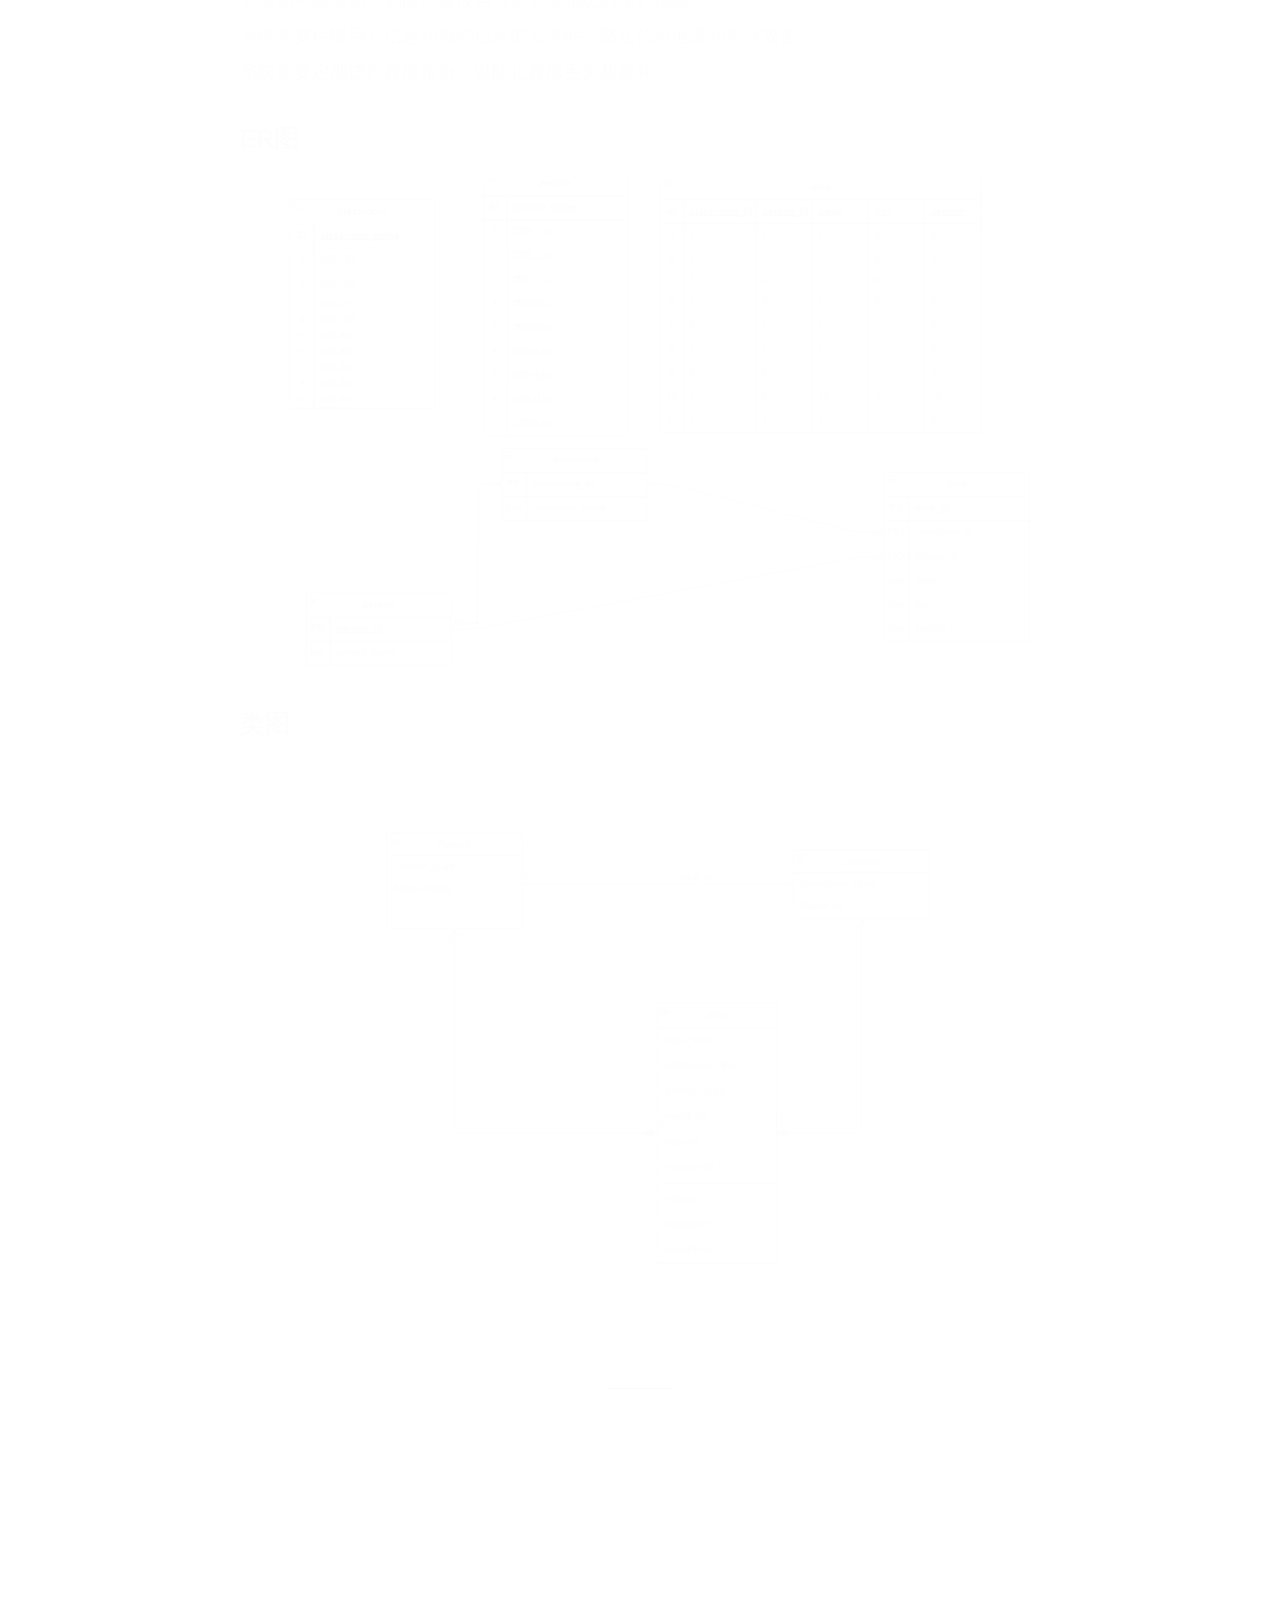
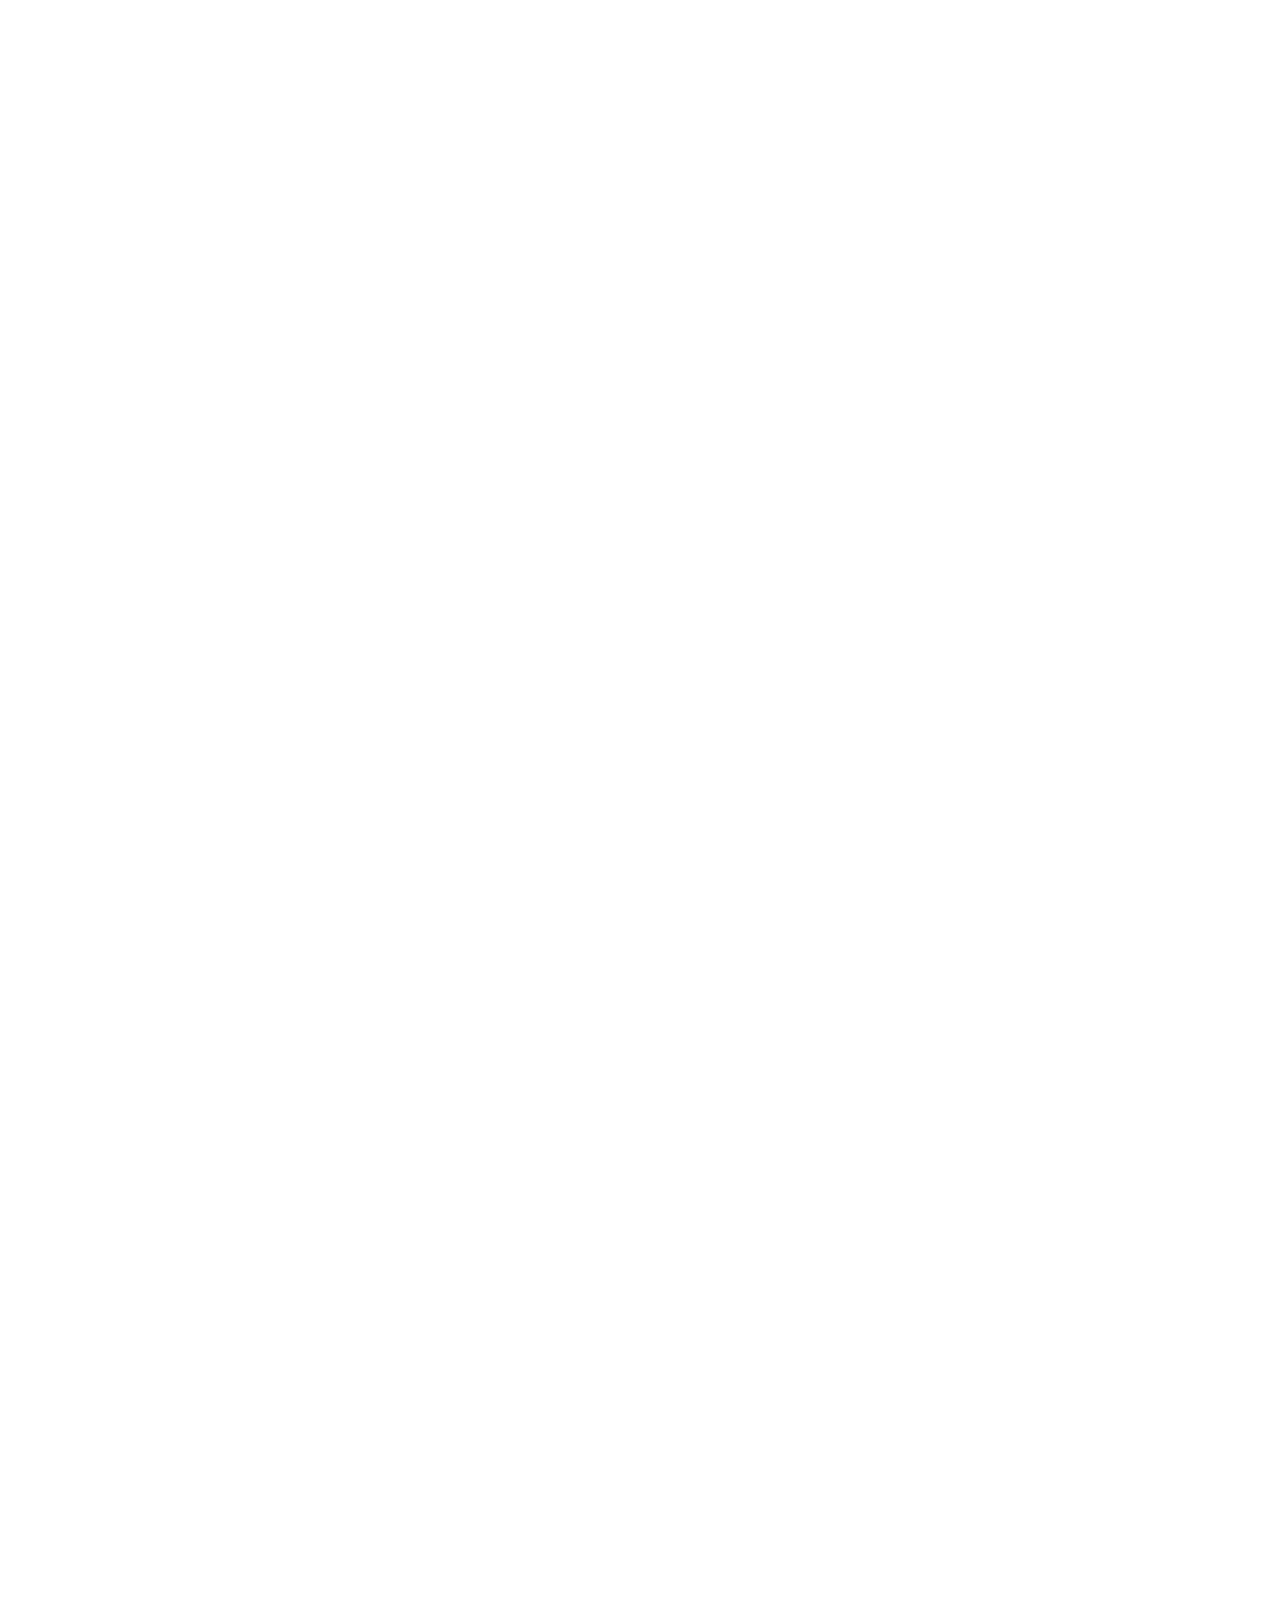
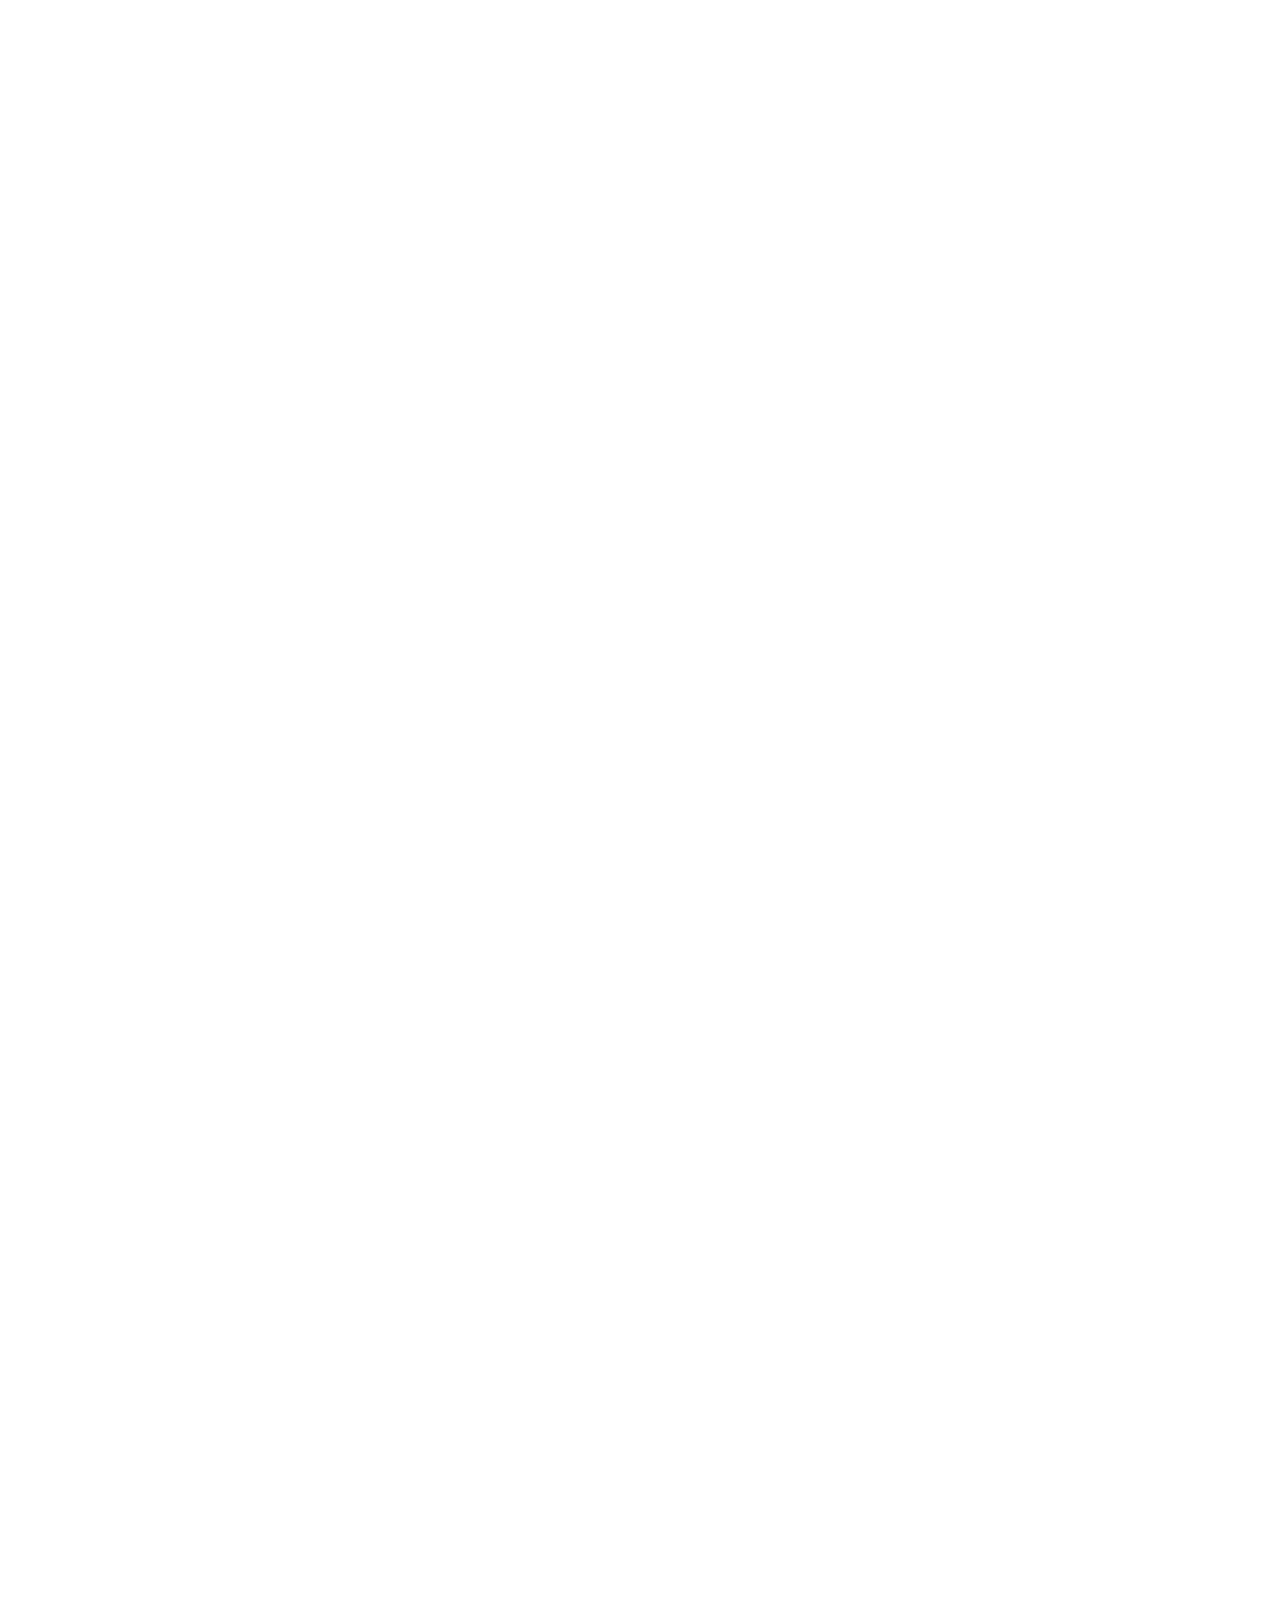
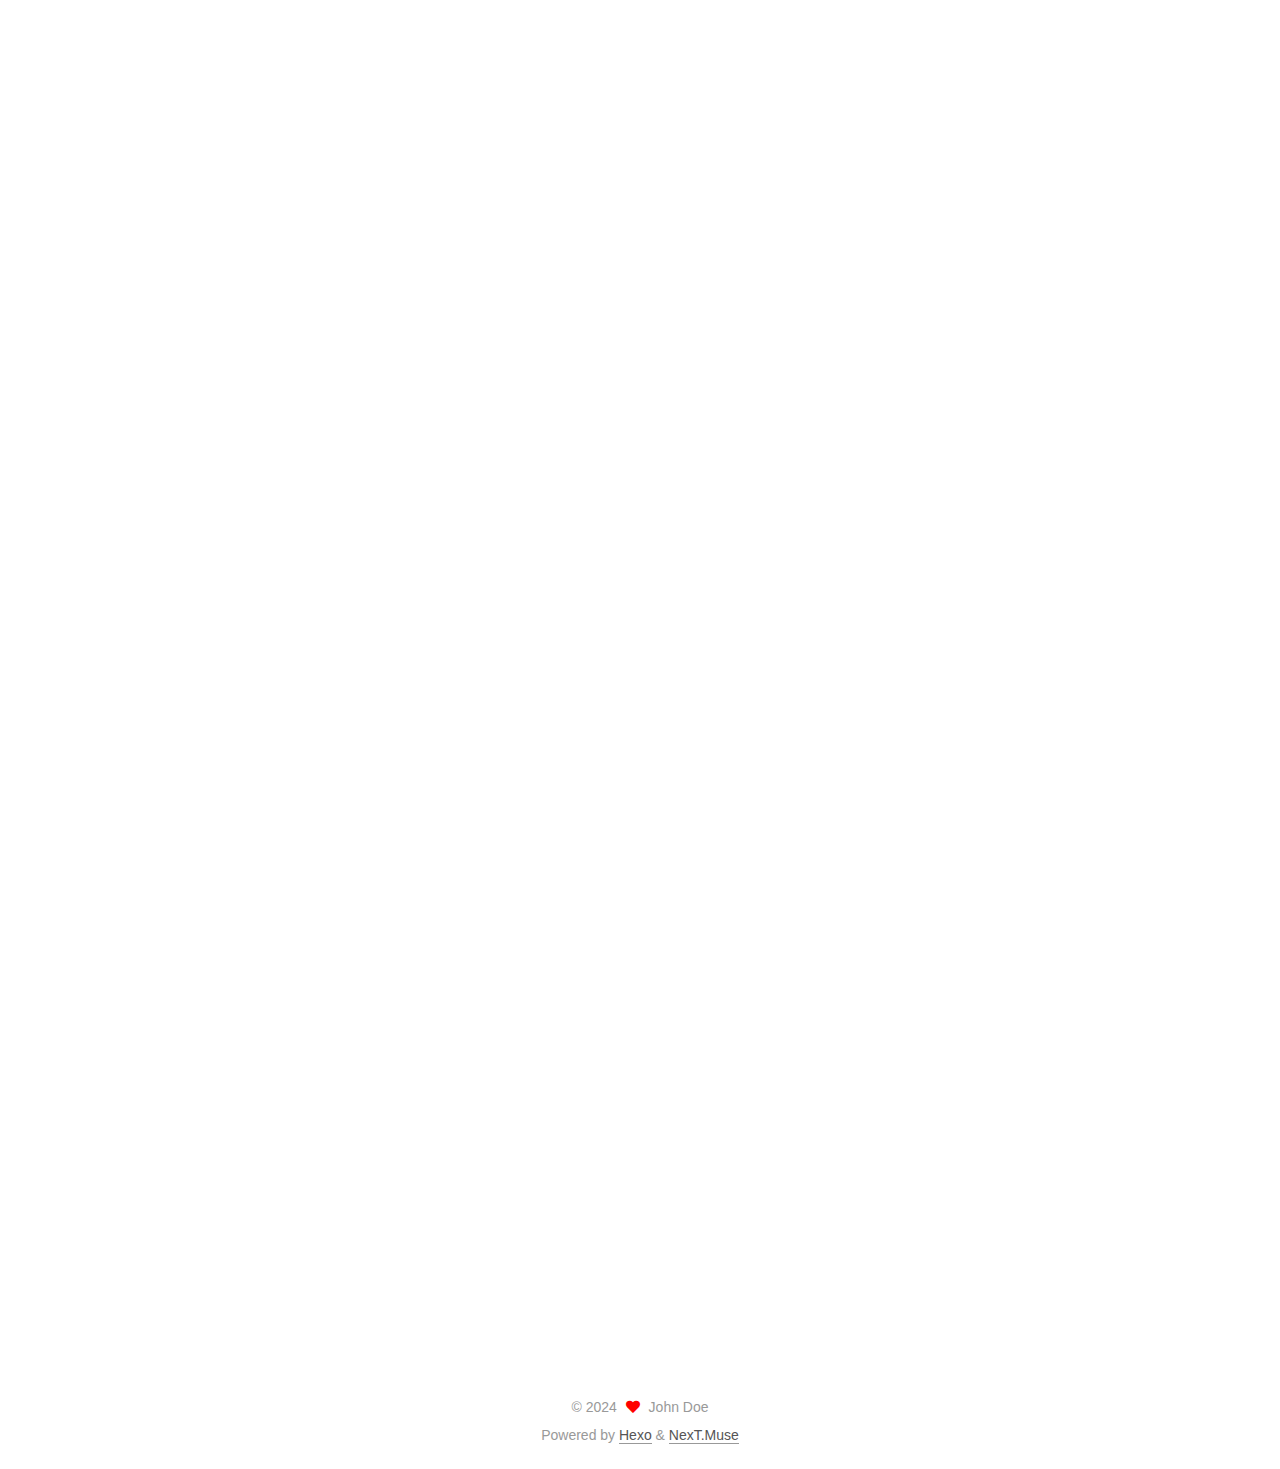
==== commit a6a7f3e3: "Site updated: 2024-01-06 21:29:42" ====
--- a/index.html
+++ b/index.html
@@ -141,6 +141,65 @@
 
           <div class="content index posts-expand">
             
+      
+  
+  
+  <article itemscope itemtype="http://schema.org/Article" class="post-block" lang="en">
+    <link itemprop="mainEntityOfPage" href="http://example.com/2024/01/06/%E7%94%98%E7%89%B9%E5%9B%BE/">
+
+    <span hidden itemprop="author" itemscope itemtype="http://schema.org/Person">
+      <meta itemprop="image" content="/images/avatar.gif">
+      <meta itemprop="name" content="John Doe">
+      <meta itemprop="description" content="">
+    </span>
+
+    <span hidden itemprop="publisher" itemscope itemtype="http://schema.org/Organization">
+      <meta itemprop="name" content="Hexo">
+    </span>
+      <header class="post-header">
+        <h2 class="post-title" itemprop="name headline">
+          
+            <a href="/2024/01/06/%E7%94%98%E7%89%B9%E5%9B%BE/" class="post-title-link" itemprop="url">甘特图</a>
+        </h2>
+
+        <div class="post-meta">
+            <span class="post-meta-item">
+              <span class="post-meta-item-icon">
+                <i class="far fa-calendar"></i>
+              </span>
+              <span class="post-meta-item-text">Posted on</span>
+              
+
+              <time title="Created: 2024-01-06 21:28:09 / Modified: 21:28:56" itemprop="dateCreated datePublished" datetime="2024-01-06T21:28:09+08:00">2024-01-06</time>
+            </span>
+
+          
+
+        </div>
+      </header>
+
+    
+    
+    
+    <div class="post-body" itemprop="articleBody">
+
+      
+          <p><img src="/2024/01/06/%E7%94%98%E7%89%B9%E5%9B%BE/%E5%9B%BE%E7%89%872.png"></p>
+
+      
+    </div>
+
+    
+    
+    
+      <footer class="post-footer">
+        <div class="post-eof"></div>
+      </footer>
+  </article>
+  
+  
+  
+
       
   
   
@@ -356,7 +415,7 @@
       <div class="site-state-item site-state-posts">
           <a href="/archives/">
         
-          <span class="site-state-item-count">2</span>
+          <span class="site-state-item-count">3</span>
           <span class="site-state-item-name">posts</span>
         </a>
       </div>
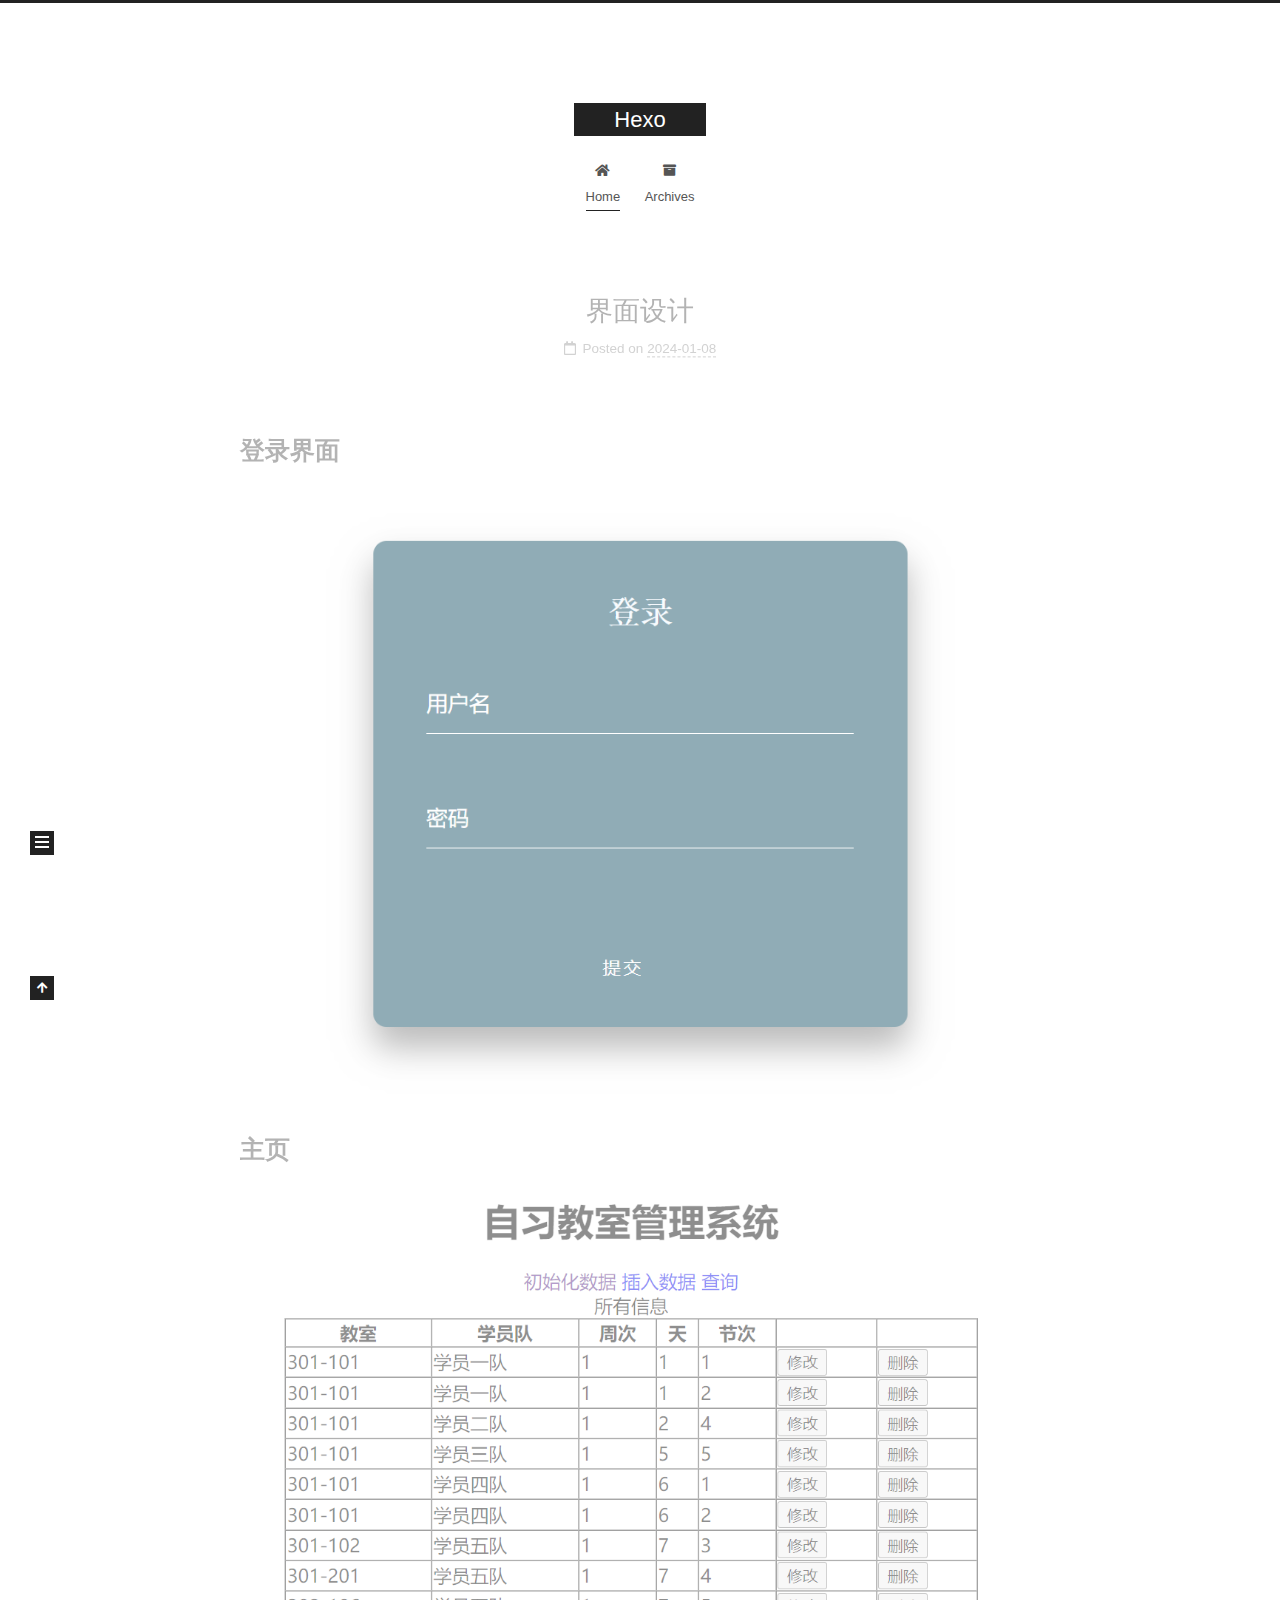
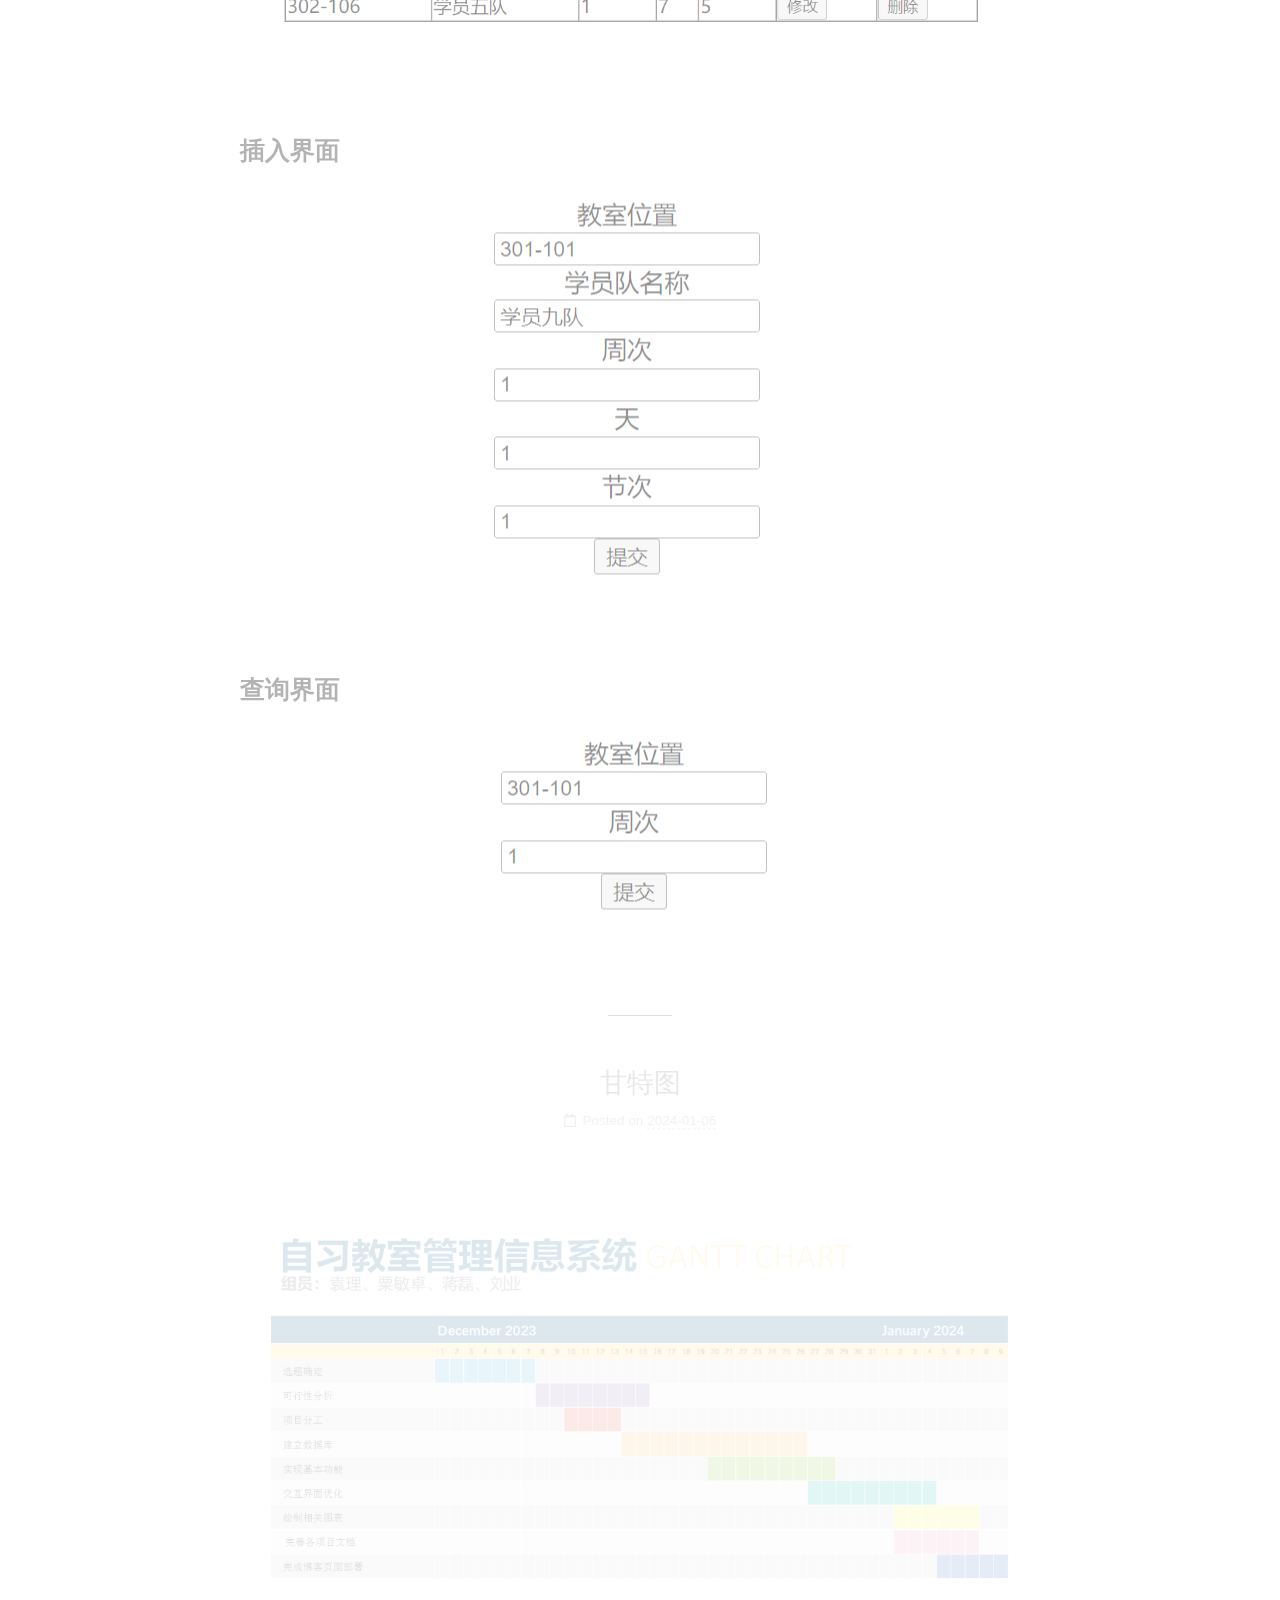
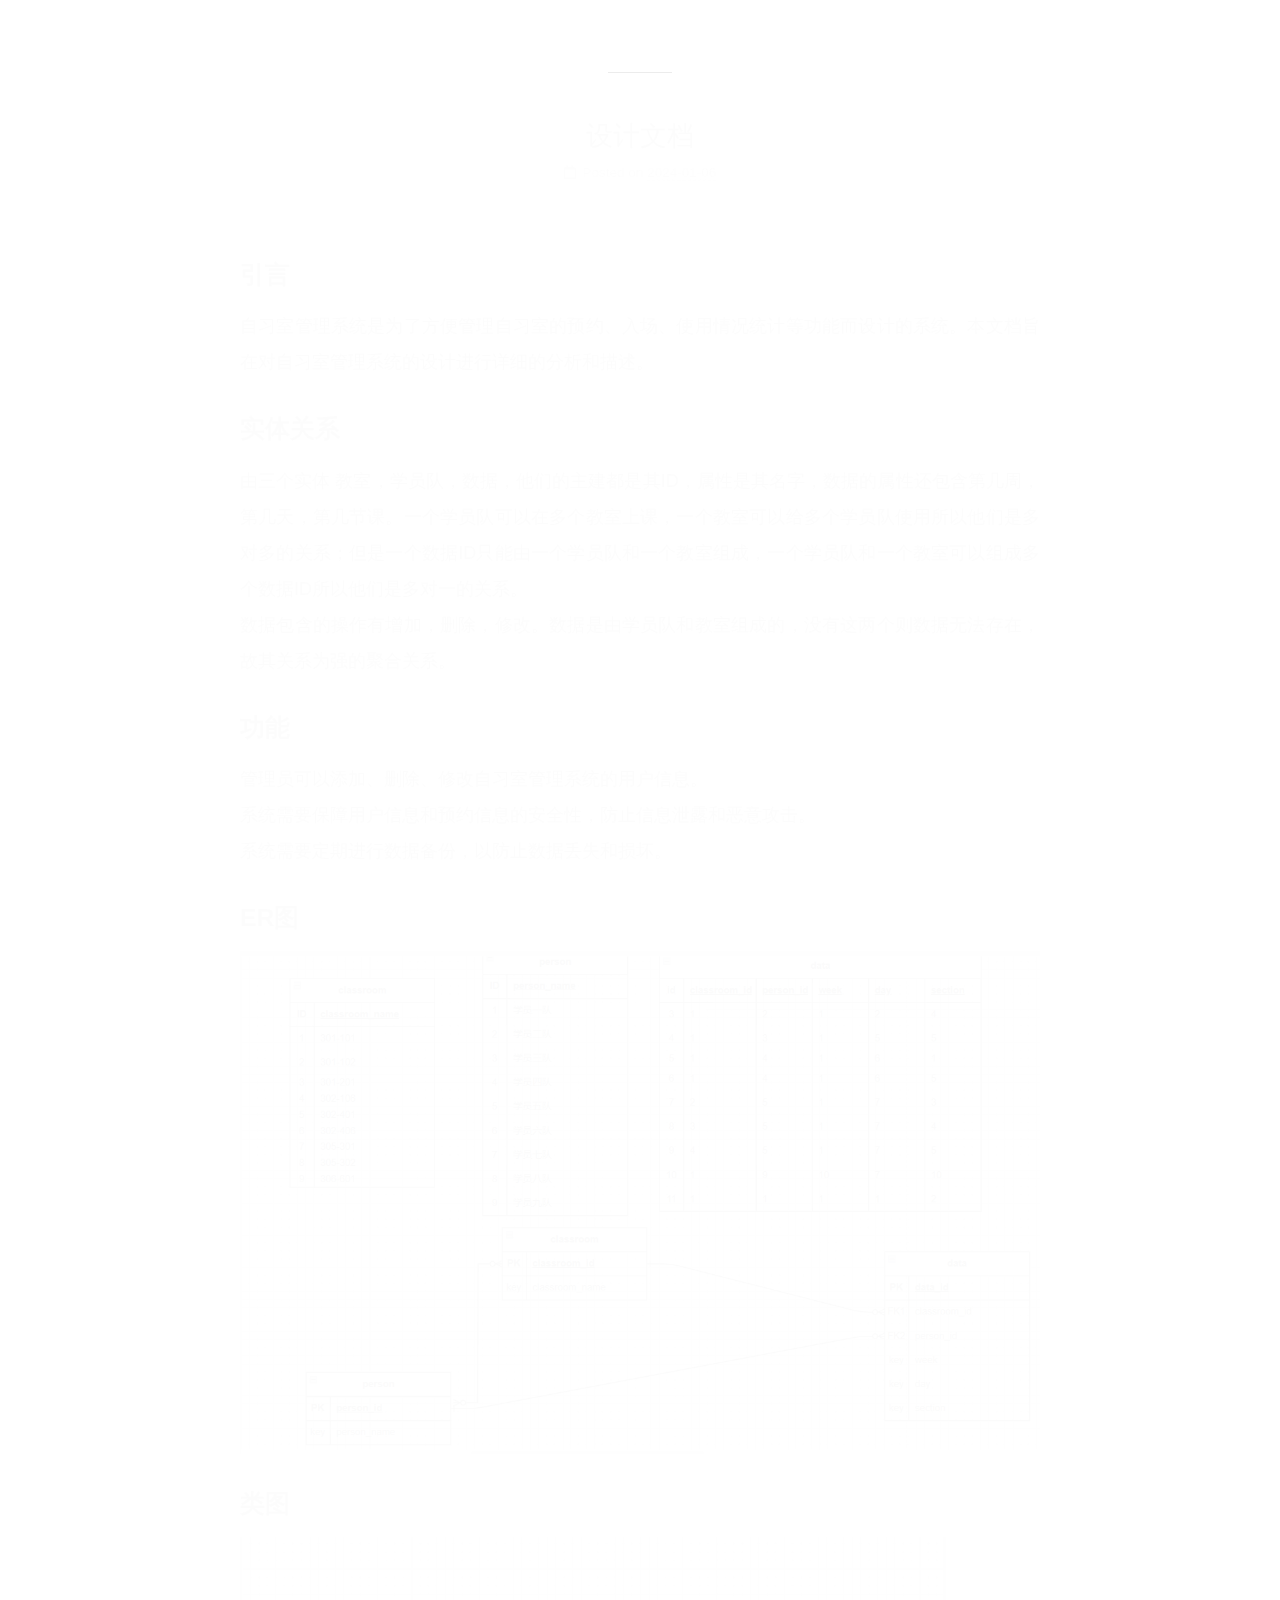
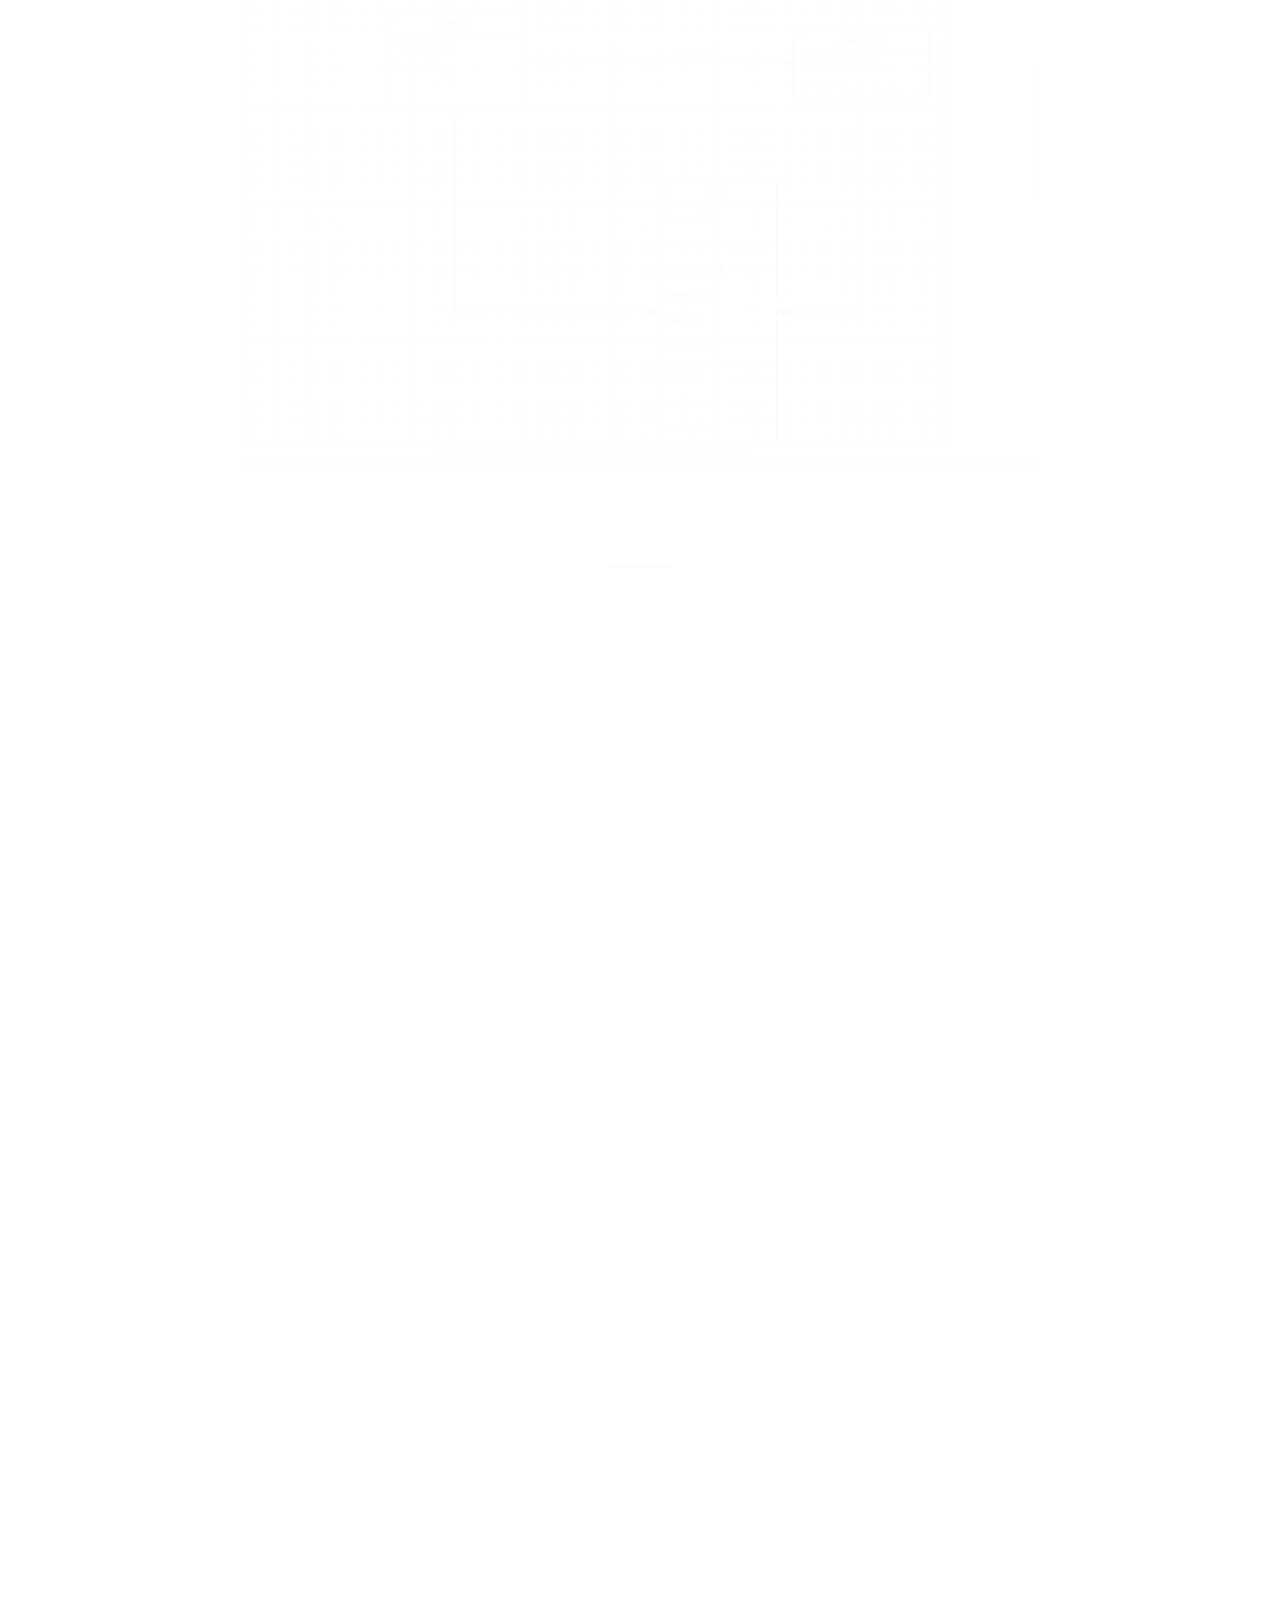
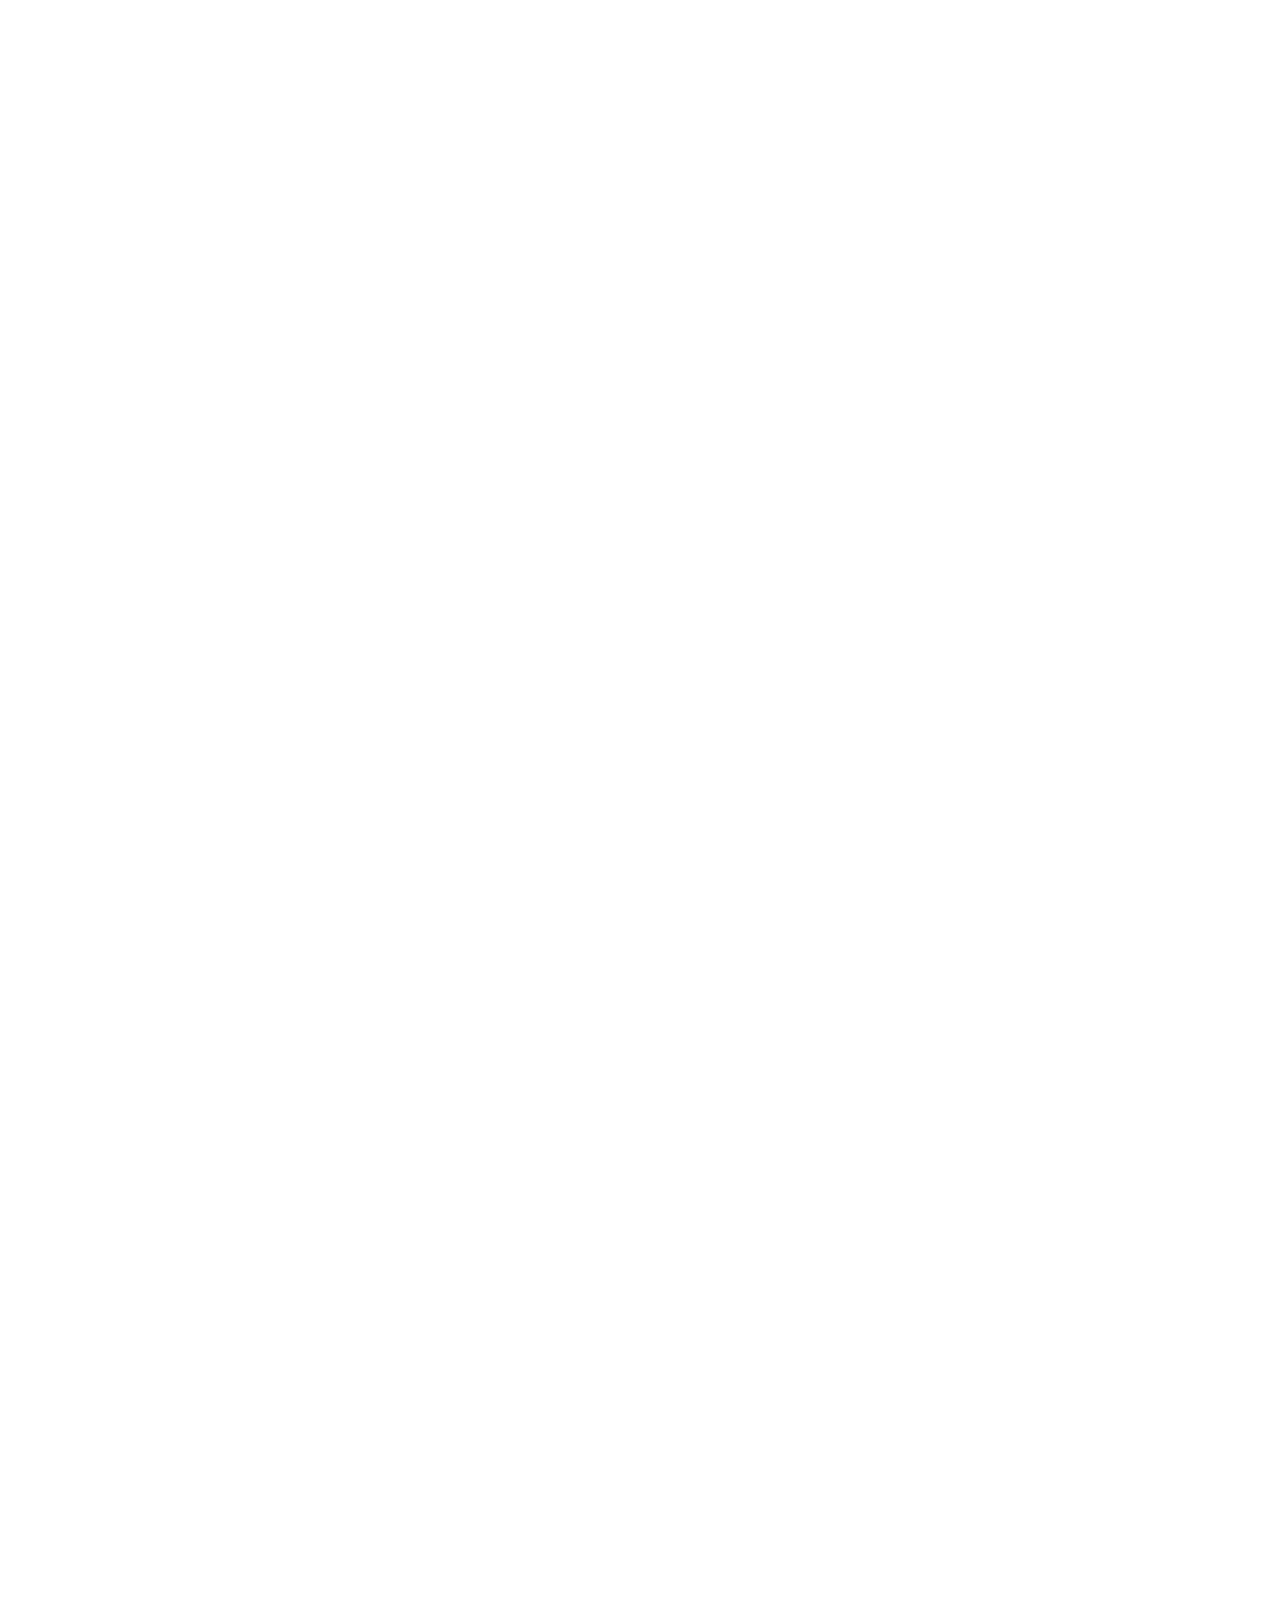
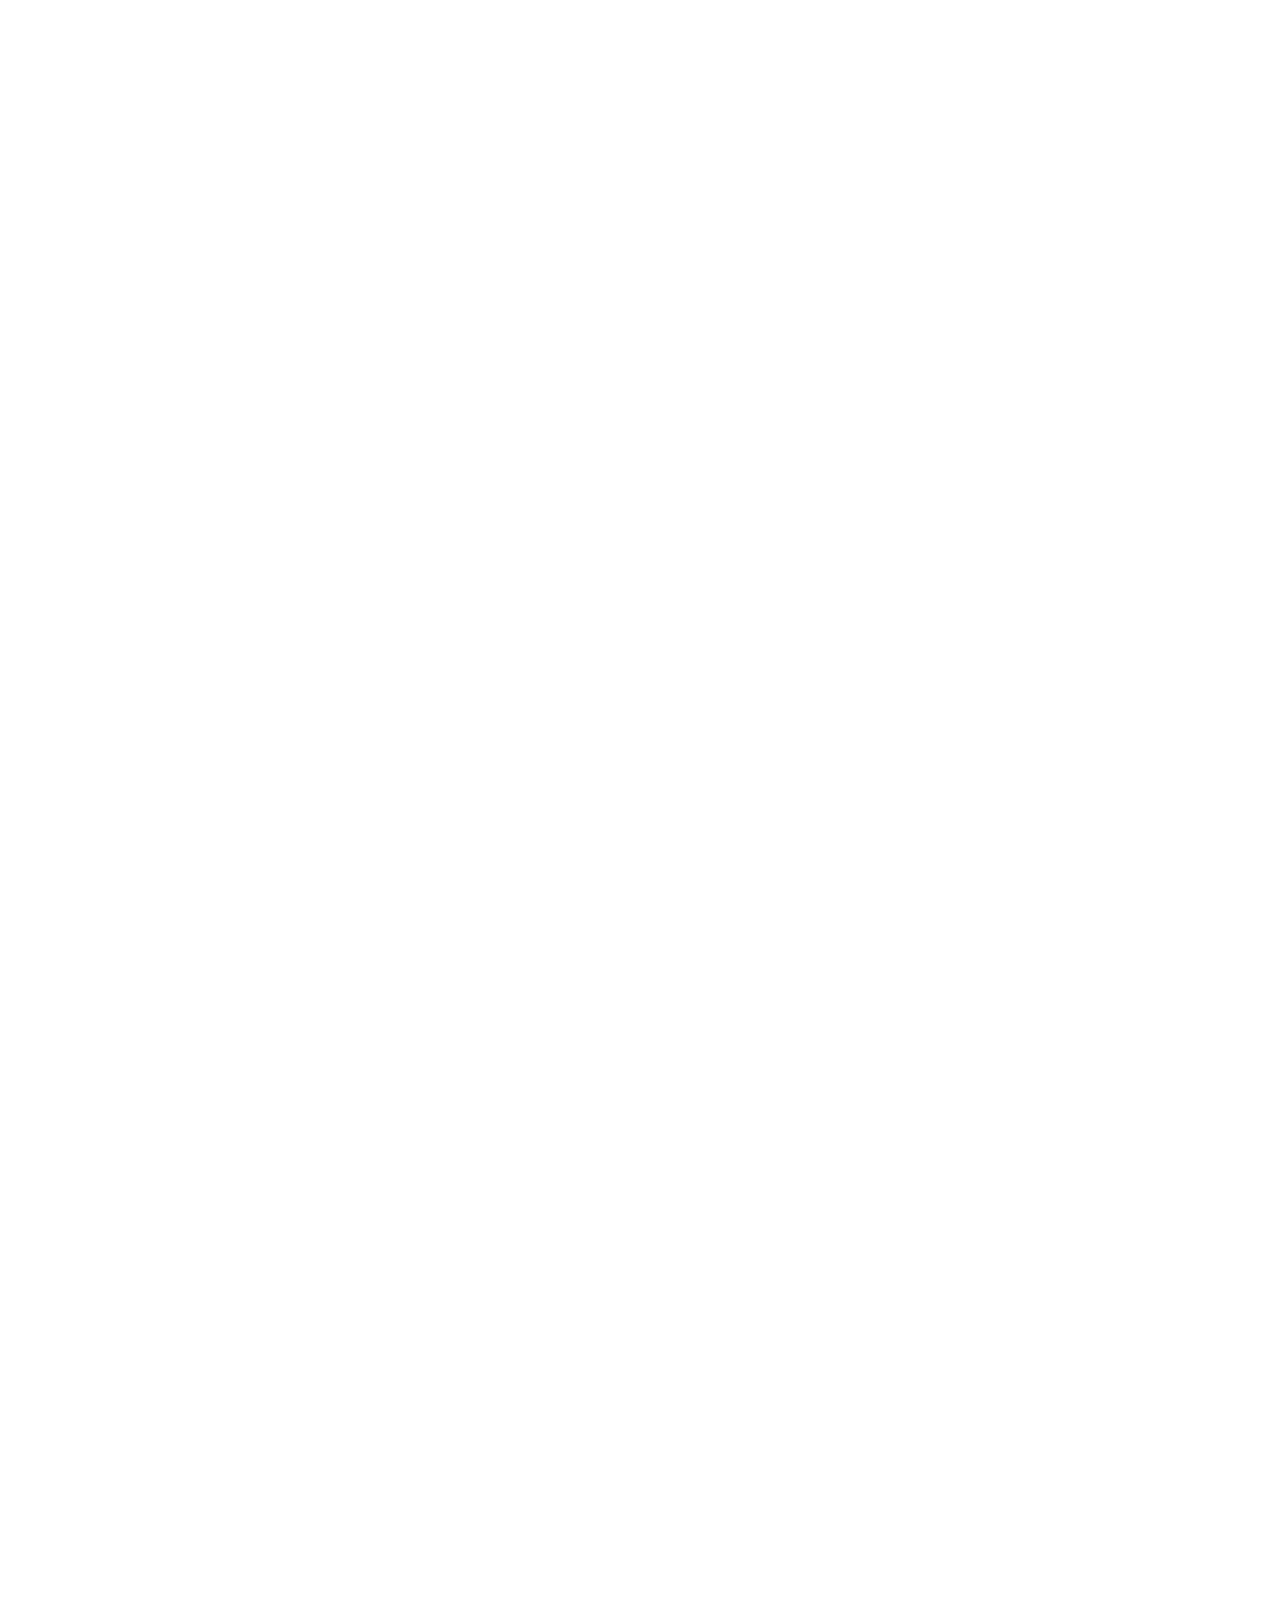
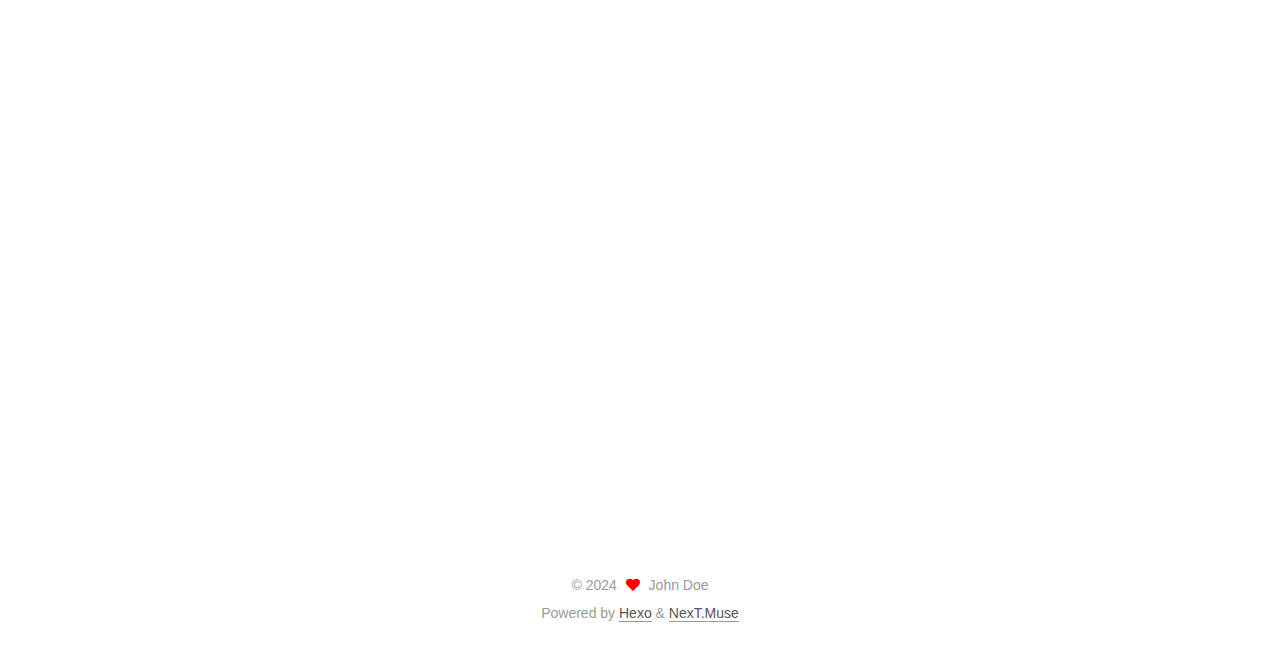
==== commit b665693d: "Site updated: 2024-01-08 11:02:51" ====
--- a/index.html
+++ b/index.html
@@ -141,6 +141,68 @@
 
           <div class="content index posts-expand">
             
+      
+  
+  
+  <article itemscope itemtype="http://schema.org/Article" class="post-block" lang="en">
+    <link itemprop="mainEntityOfPage" href="http://example.com/2024/01/08/%E7%95%8C%E9%9D%A2%E8%AE%BE%E8%AE%A1/">
+
+    <span hidden itemprop="author" itemscope itemtype="http://schema.org/Person">
+      <meta itemprop="image" content="/images/avatar.gif">
+      <meta itemprop="name" content="John Doe">
+      <meta itemprop="description" content="">
+    </span>
+
+    <span hidden itemprop="publisher" itemscope itemtype="http://schema.org/Organization">
+      <meta itemprop="name" content="Hexo">
+    </span>
+      <header class="post-header">
+        <h2 class="post-title" itemprop="name headline">
+          
+            <a href="/2024/01/08/%E7%95%8C%E9%9D%A2%E8%AE%BE%E8%AE%A1/" class="post-title-link" itemprop="url">界面设计</a>
+        </h2>
+
+        <div class="post-meta">
+            <span class="post-meta-item">
+              <span class="post-meta-item-icon">
+                <i class="far fa-calendar"></i>
+              </span>
+              <span class="post-meta-item-text">Posted on</span>
+              
+
+              <time title="Created: 2024-01-08 11:00:46 / Modified: 11:02:41" itemprop="dateCreated datePublished" datetime="2024-01-08T11:00:46+08:00">2024-01-08</time>
+            </span>
+
+          
+
+        </div>
+      </header>
+
+    
+    
+    
+    <div class="post-body" itemprop="articleBody">
+
+      
+          <h2 id="登录界面"><a href="#登录界面" class="headerlink" title="登录界面"></a>登录界面</h2><p><img src="/2024/01/08/%E7%95%8C%E9%9D%A2%E8%AE%BE%E8%AE%A1/%E7%99%BB%E5%BD%95%E7%95%8C%E9%9D%A2.png"></p>
+<h2 id="主页"><a href="#主页" class="headerlink" title="主页"></a>主页</h2><p><img src="/2024/01/08/%E7%95%8C%E9%9D%A2%E8%AE%BE%E8%AE%A1/%E4%B8%BB%E9%A1%B5.png"></p>
+<h2 id="插入界面"><a href="#插入界面" class="headerlink" title="插入界面"></a>插入界面</h2><p><img src="/2024/01/08/%E7%95%8C%E9%9D%A2%E8%AE%BE%E8%AE%A1/%E6%8F%92%E5%85%A5%E7%95%8C%E9%9D%A2.png"></p>
+<h2 id="查询界面"><a href="#查询界面" class="headerlink" title="查询界面"></a>查询界面</h2><p><img src="/2024/01/08/%E7%95%8C%E9%9D%A2%E8%AE%BE%E8%AE%A1/%E6%9F%A5%E8%AF%A2%E7%95%8C%E9%9D%A2.png"></p>
+
+      
+    </div>
+
+    
+    
+    
+      <footer class="post-footer">
+        <div class="post-eof"></div>
+      </footer>
+  </article>
+  
+  
+  
+
       
   
   
@@ -415,7 +477,7 @@
       <div class="site-state-item site-state-posts">
           <a href="/archives/">
         
-          <span class="site-state-item-count">3</span>
+          <span class="site-state-item-count">4</span>
           <span class="site-state-item-name">posts</span>
         </a>
       </div>
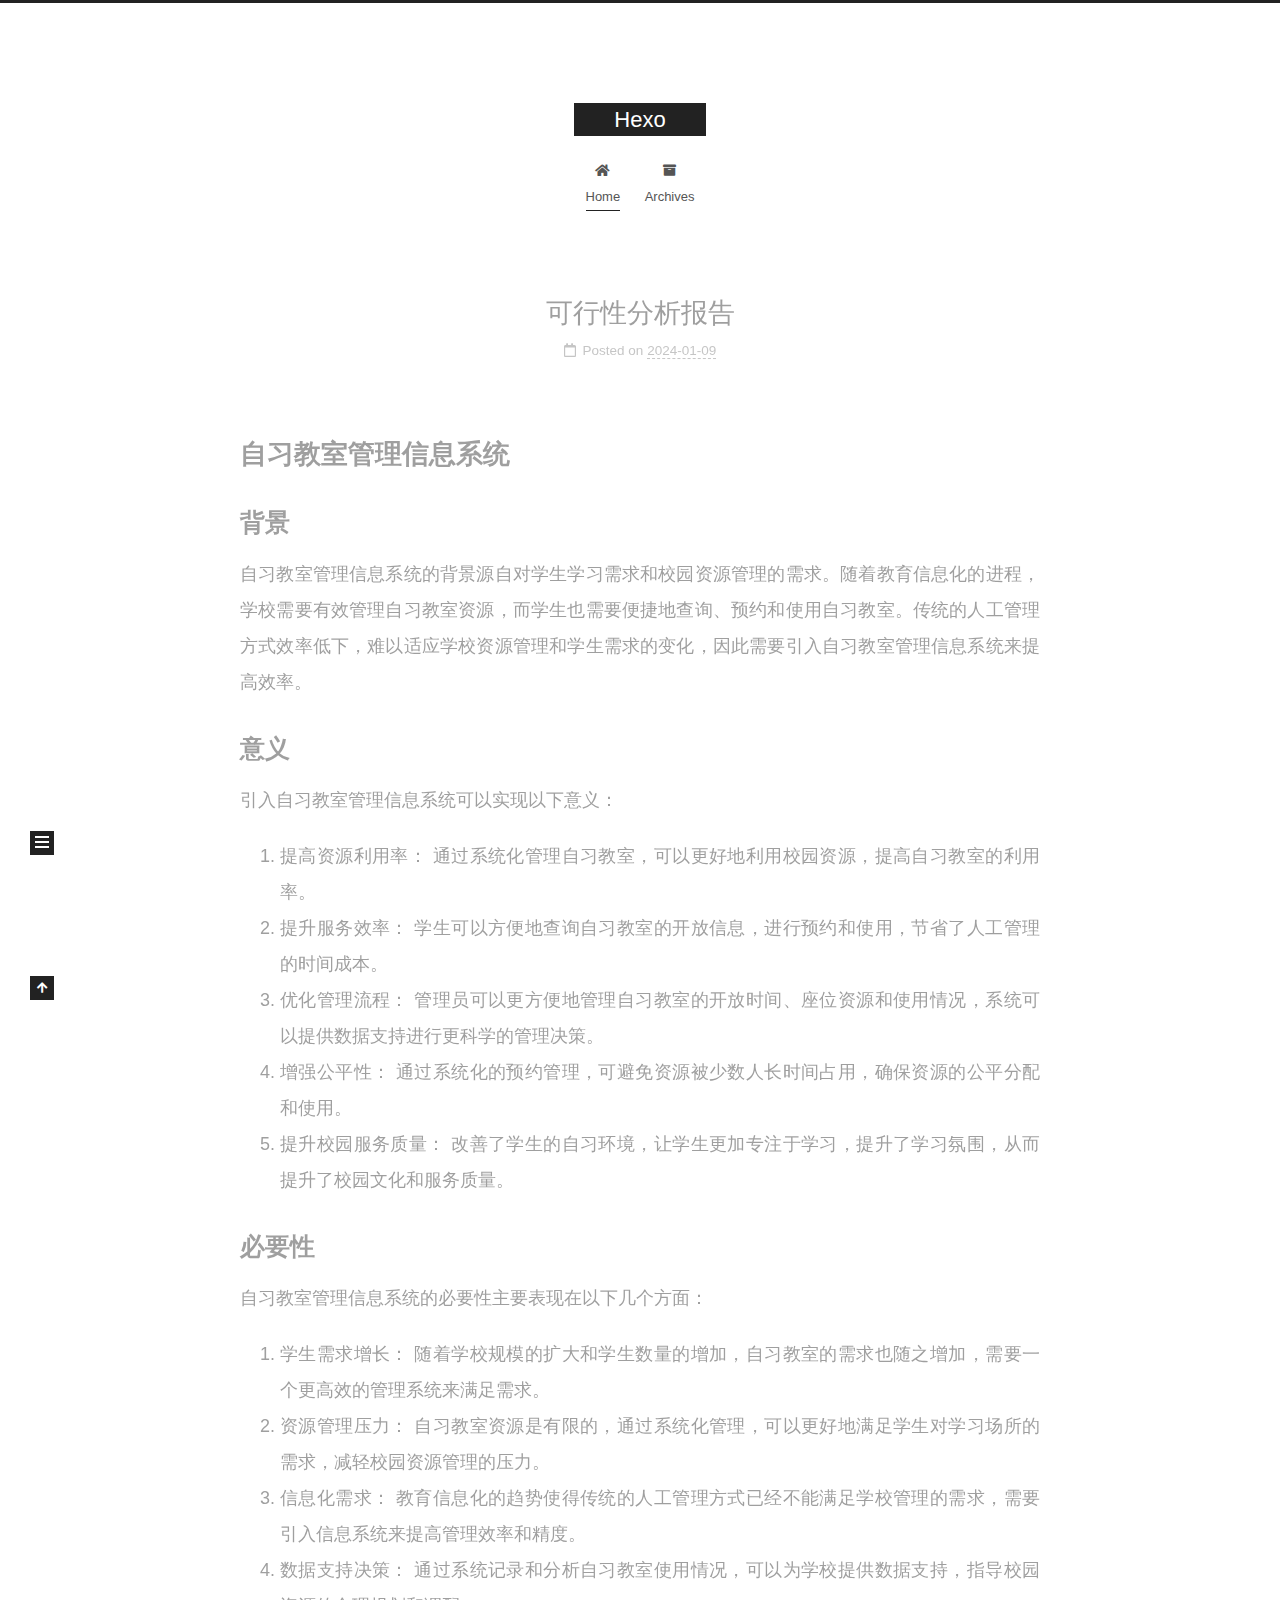
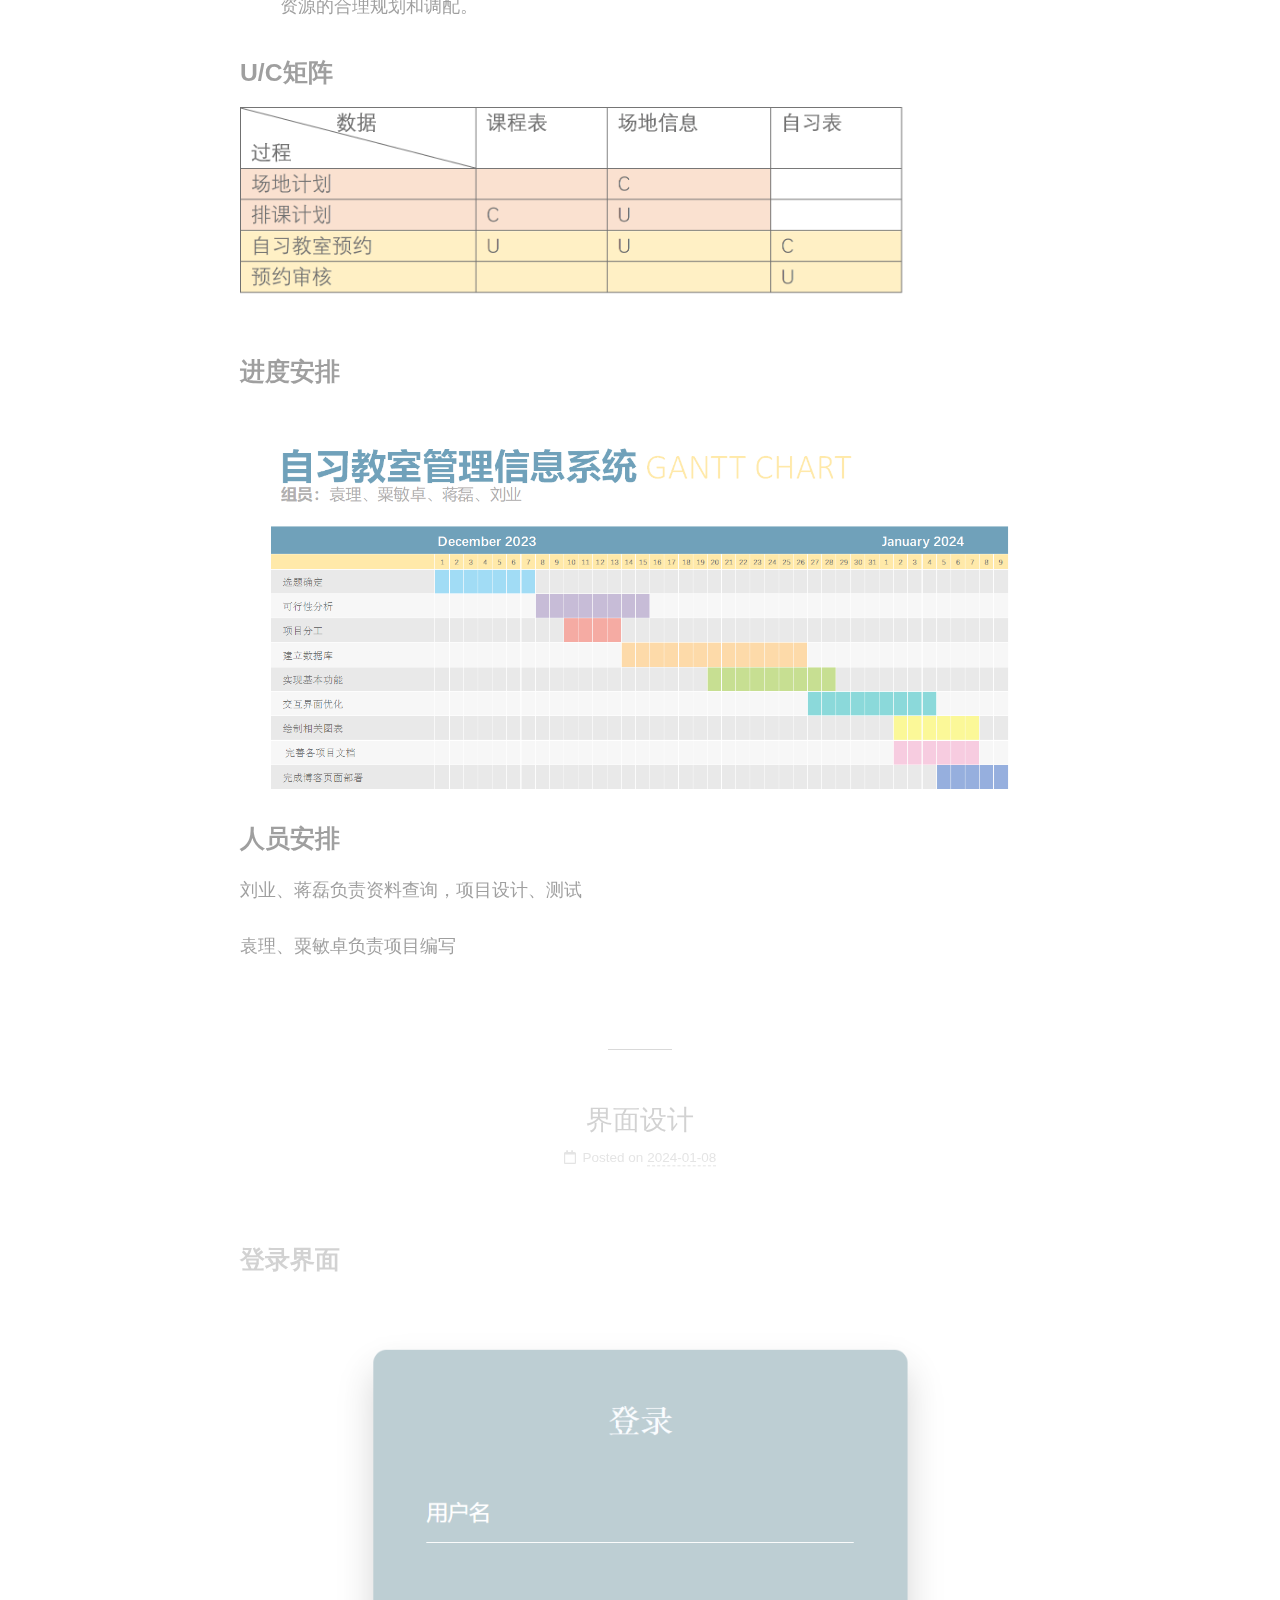
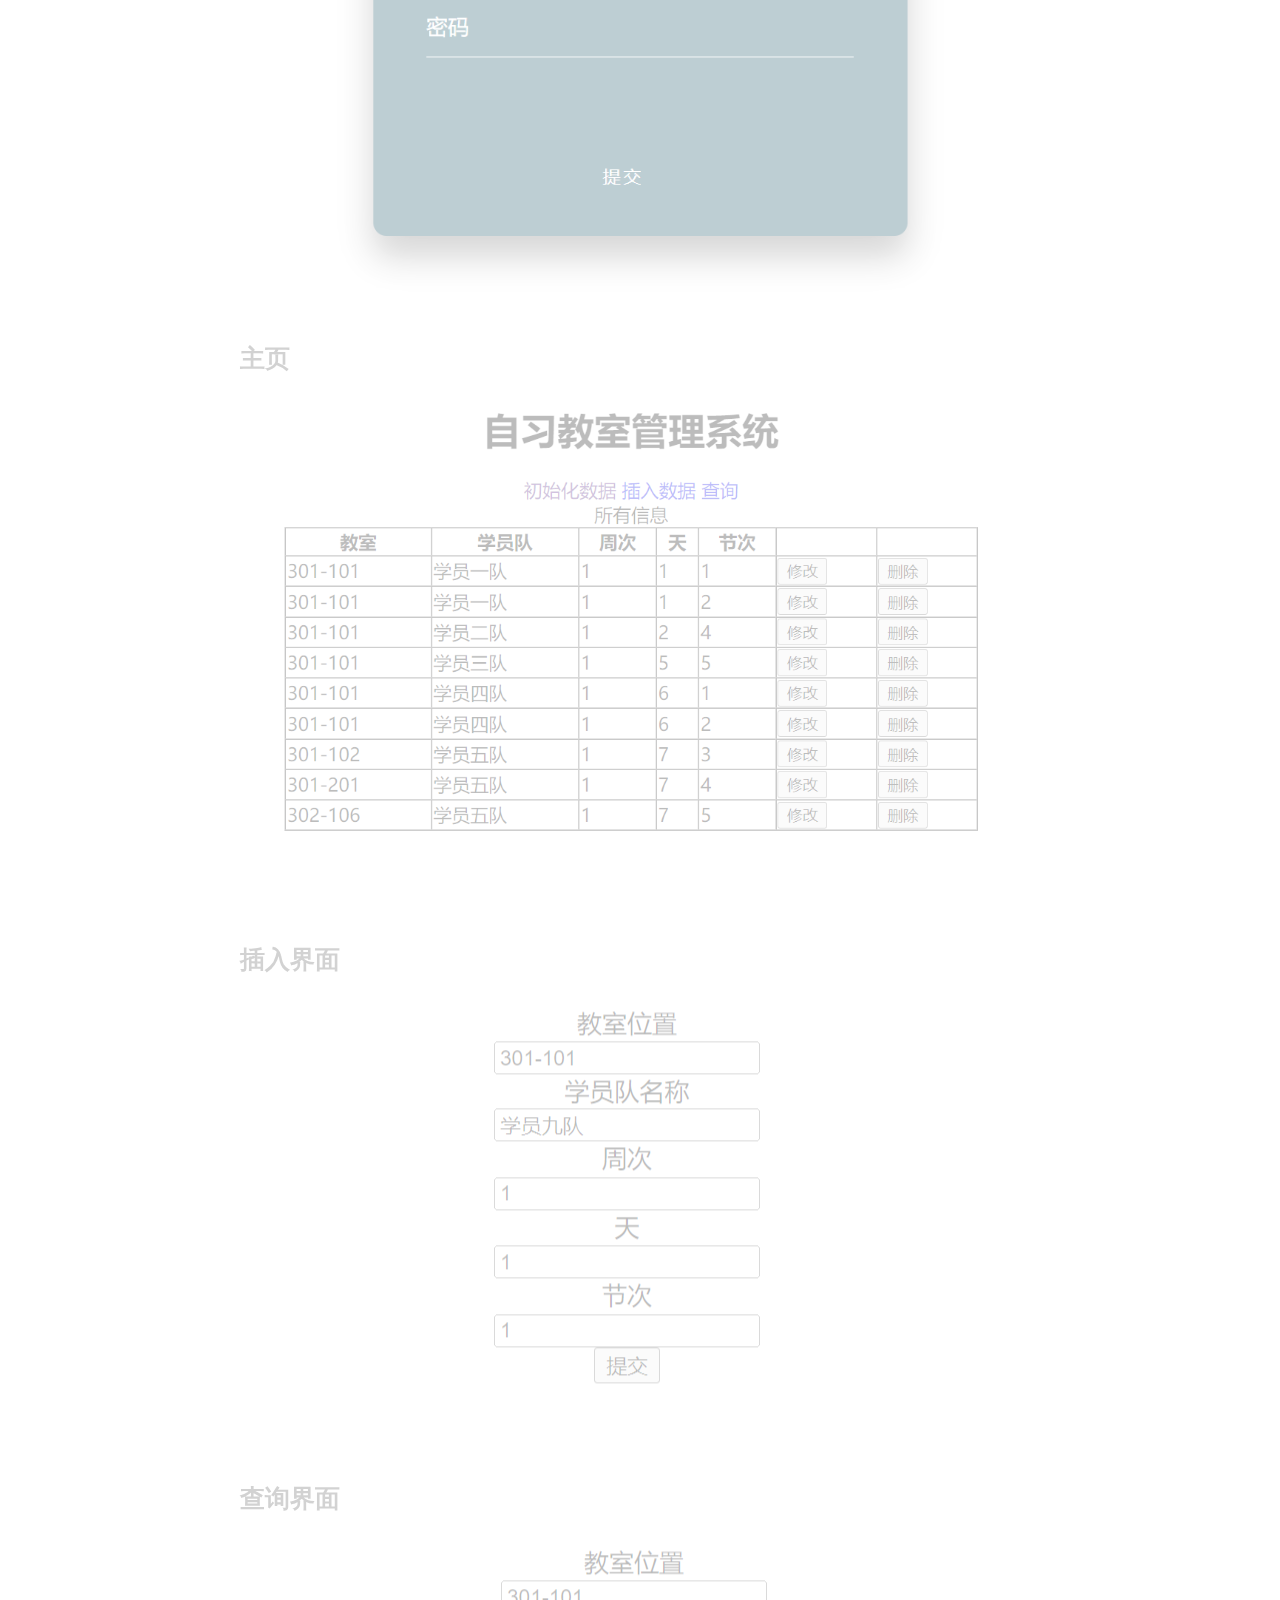
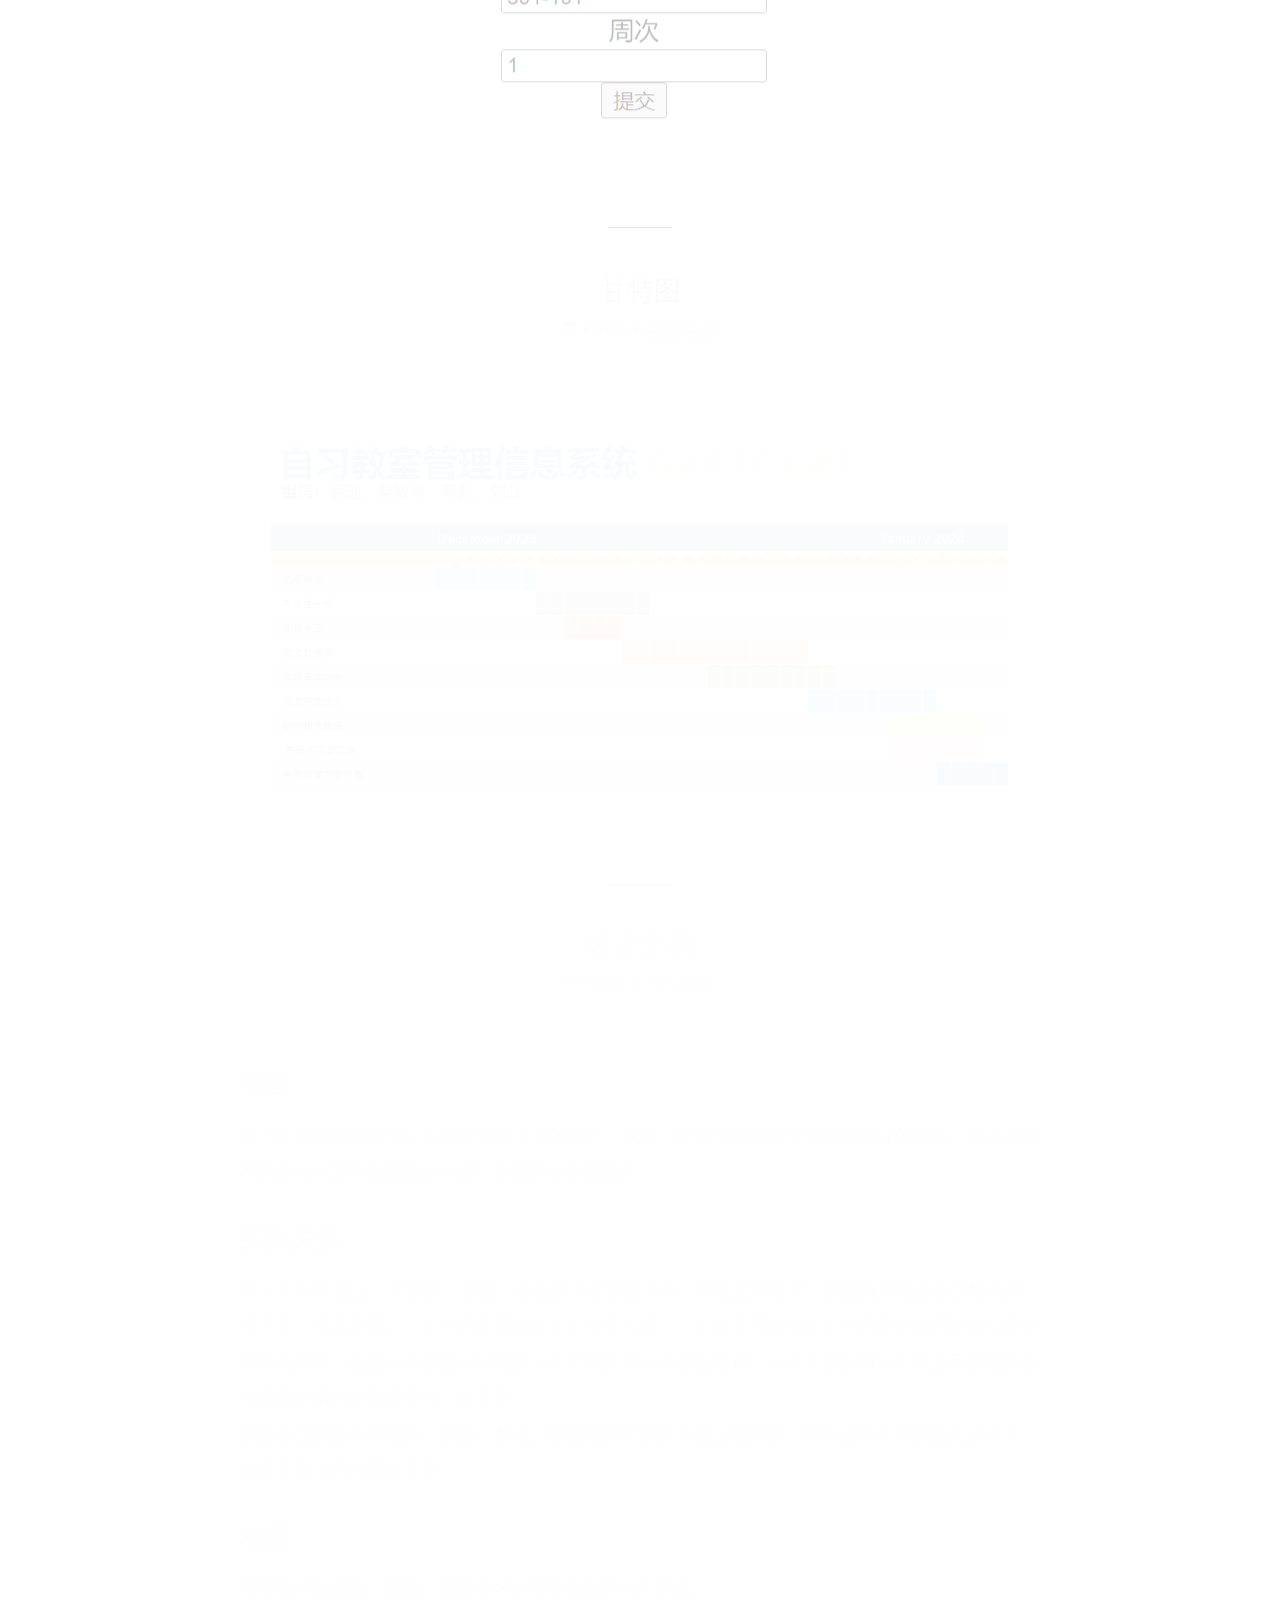
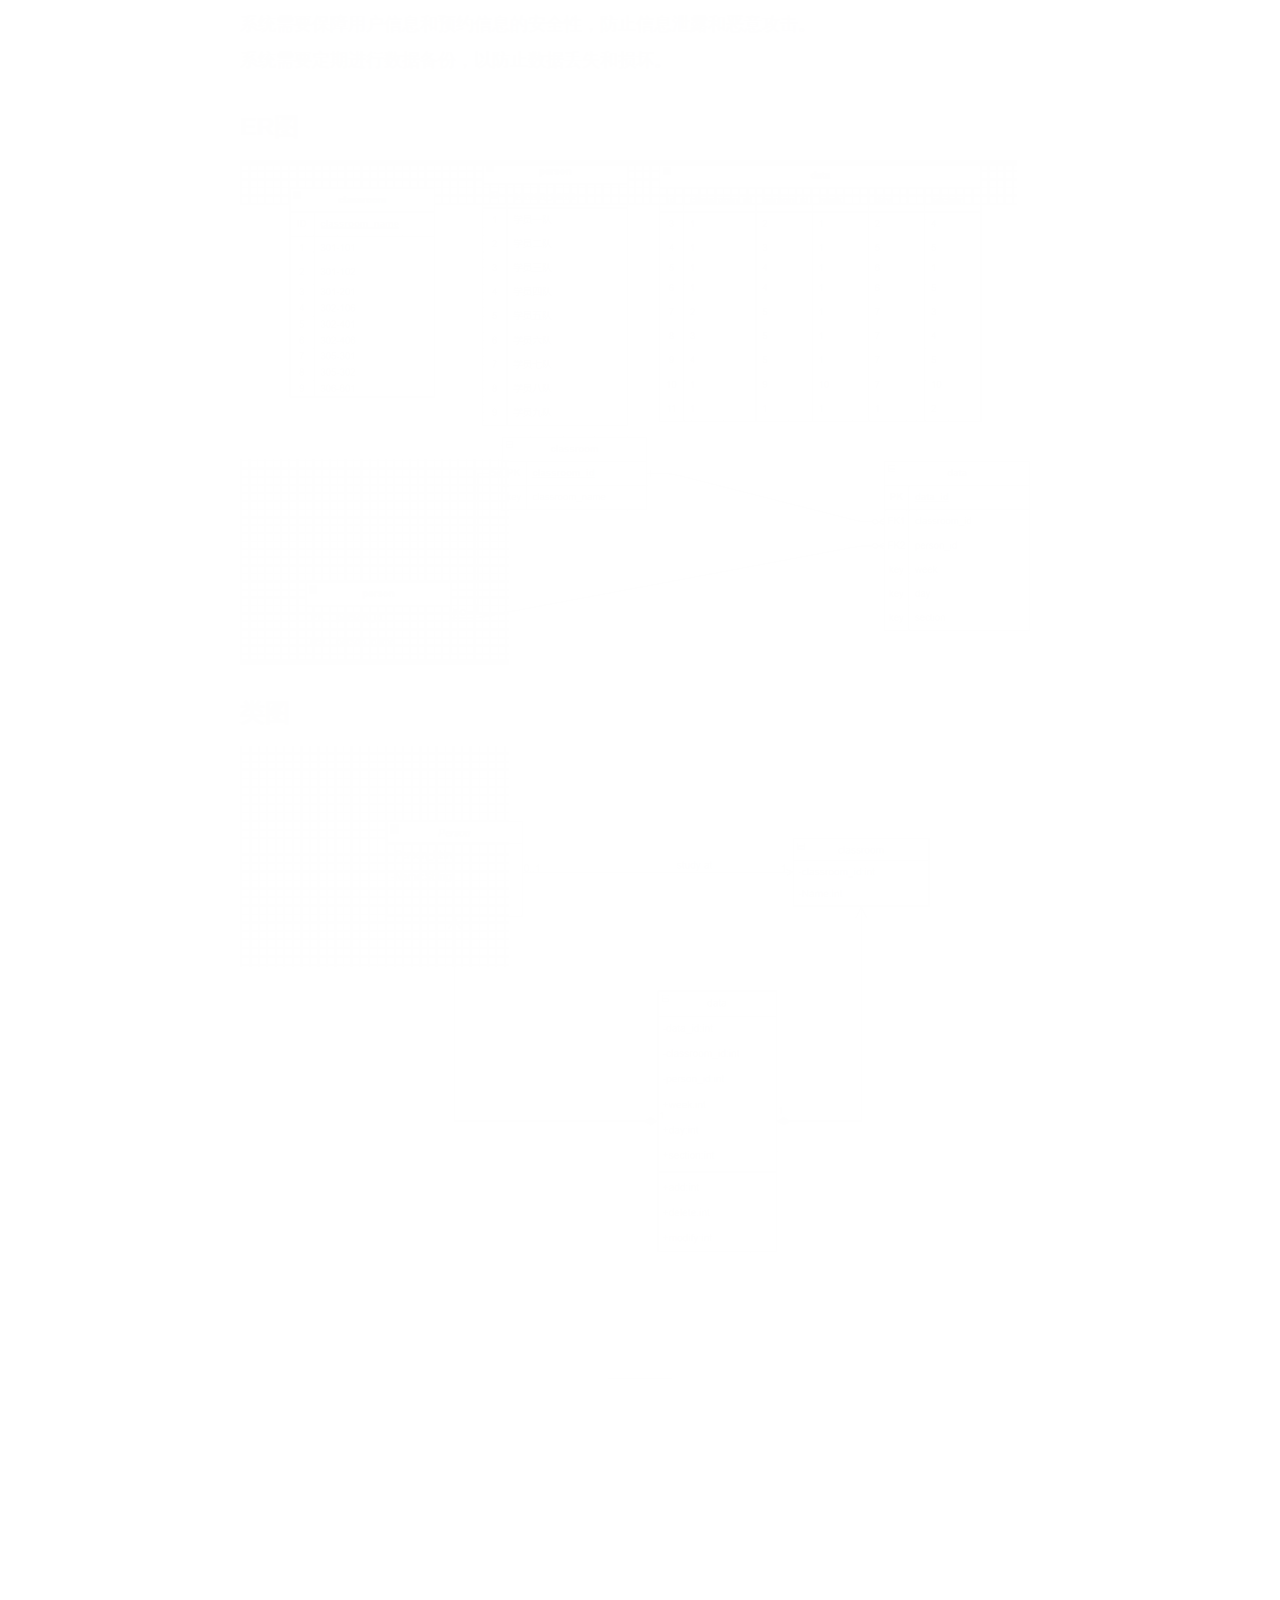
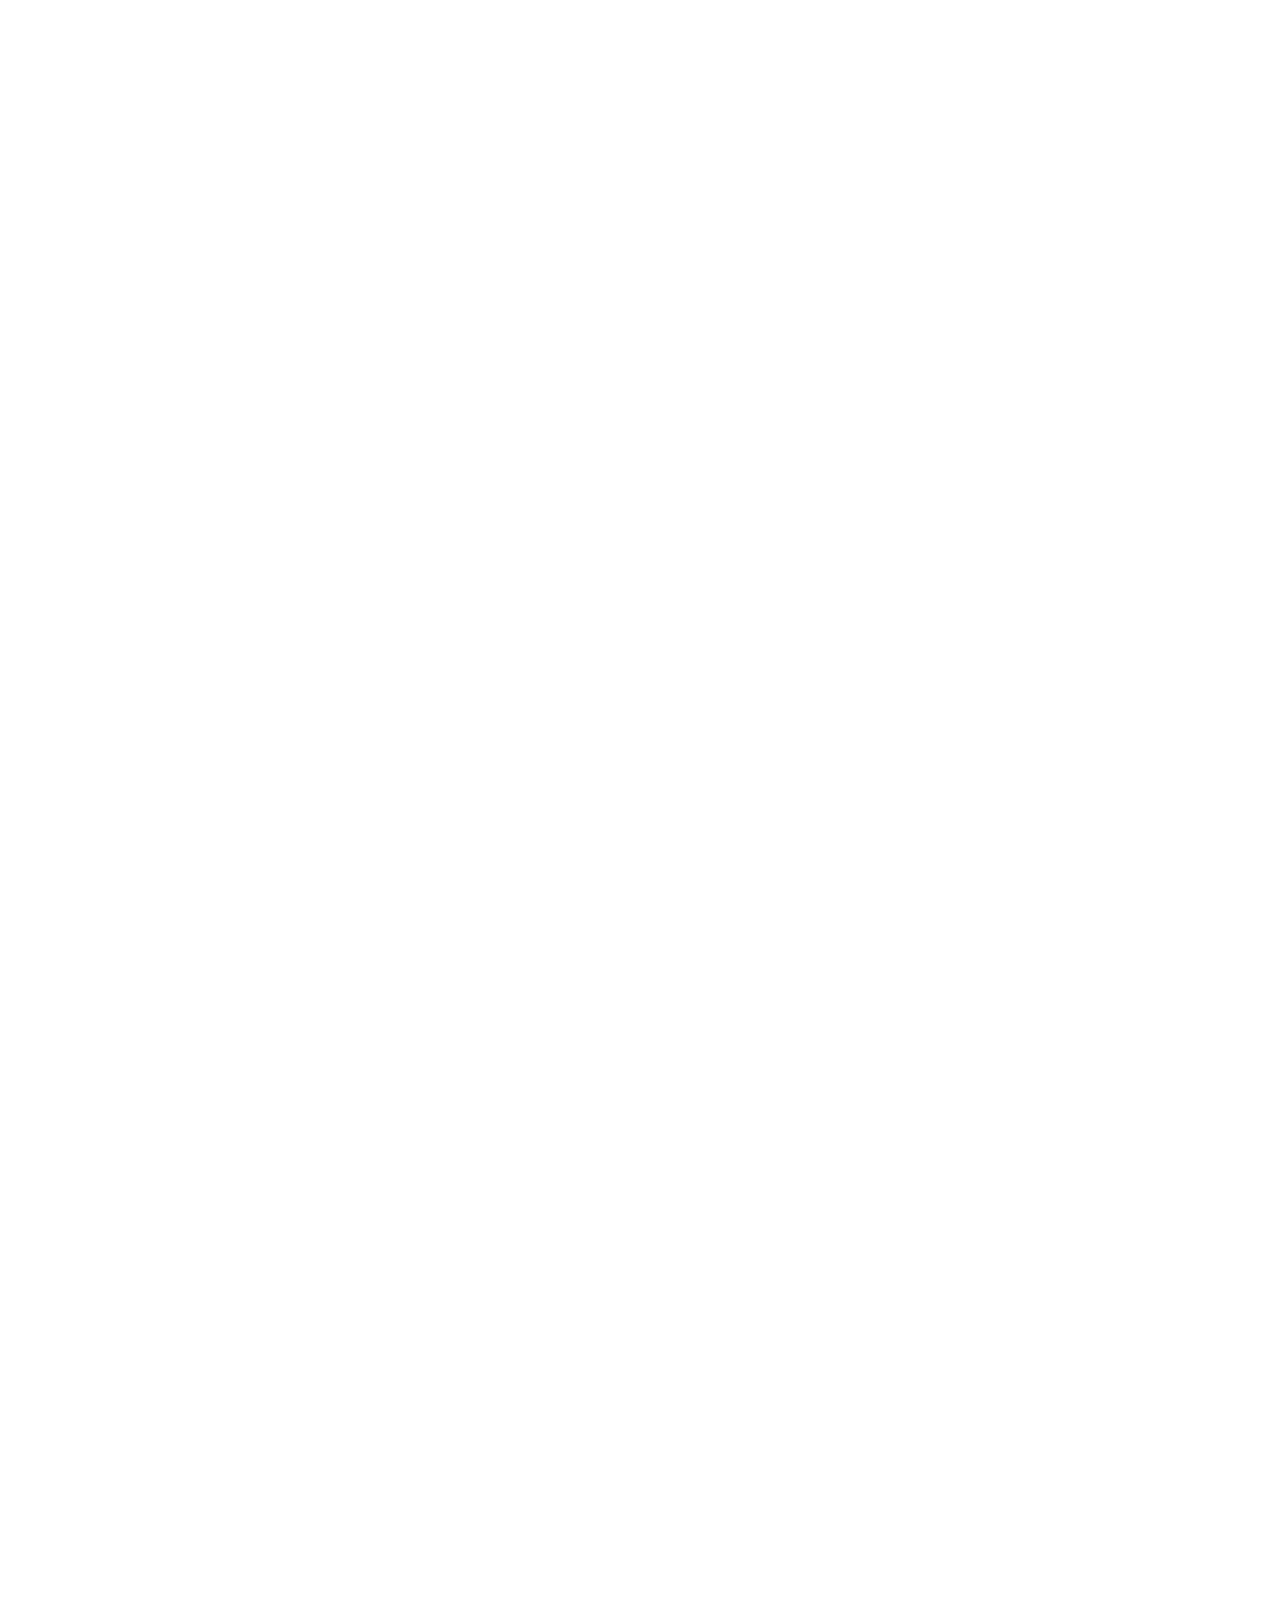
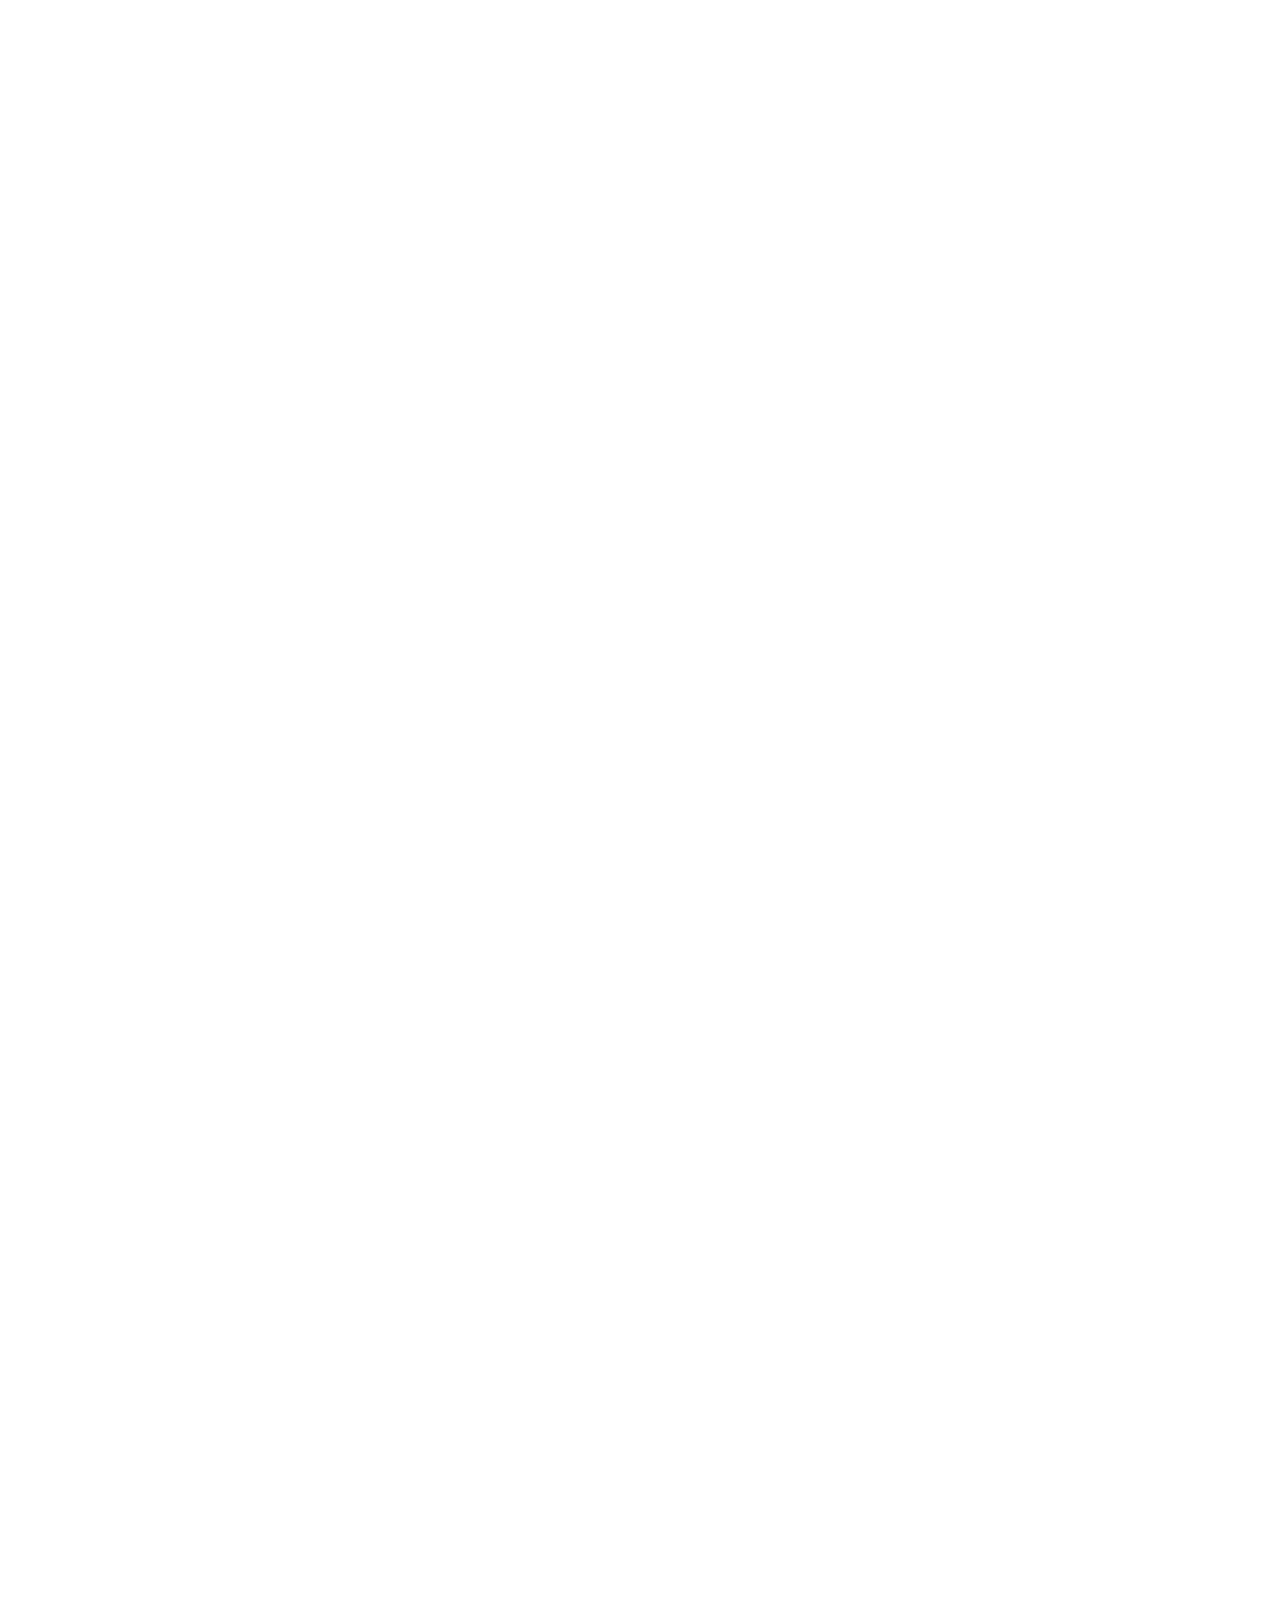
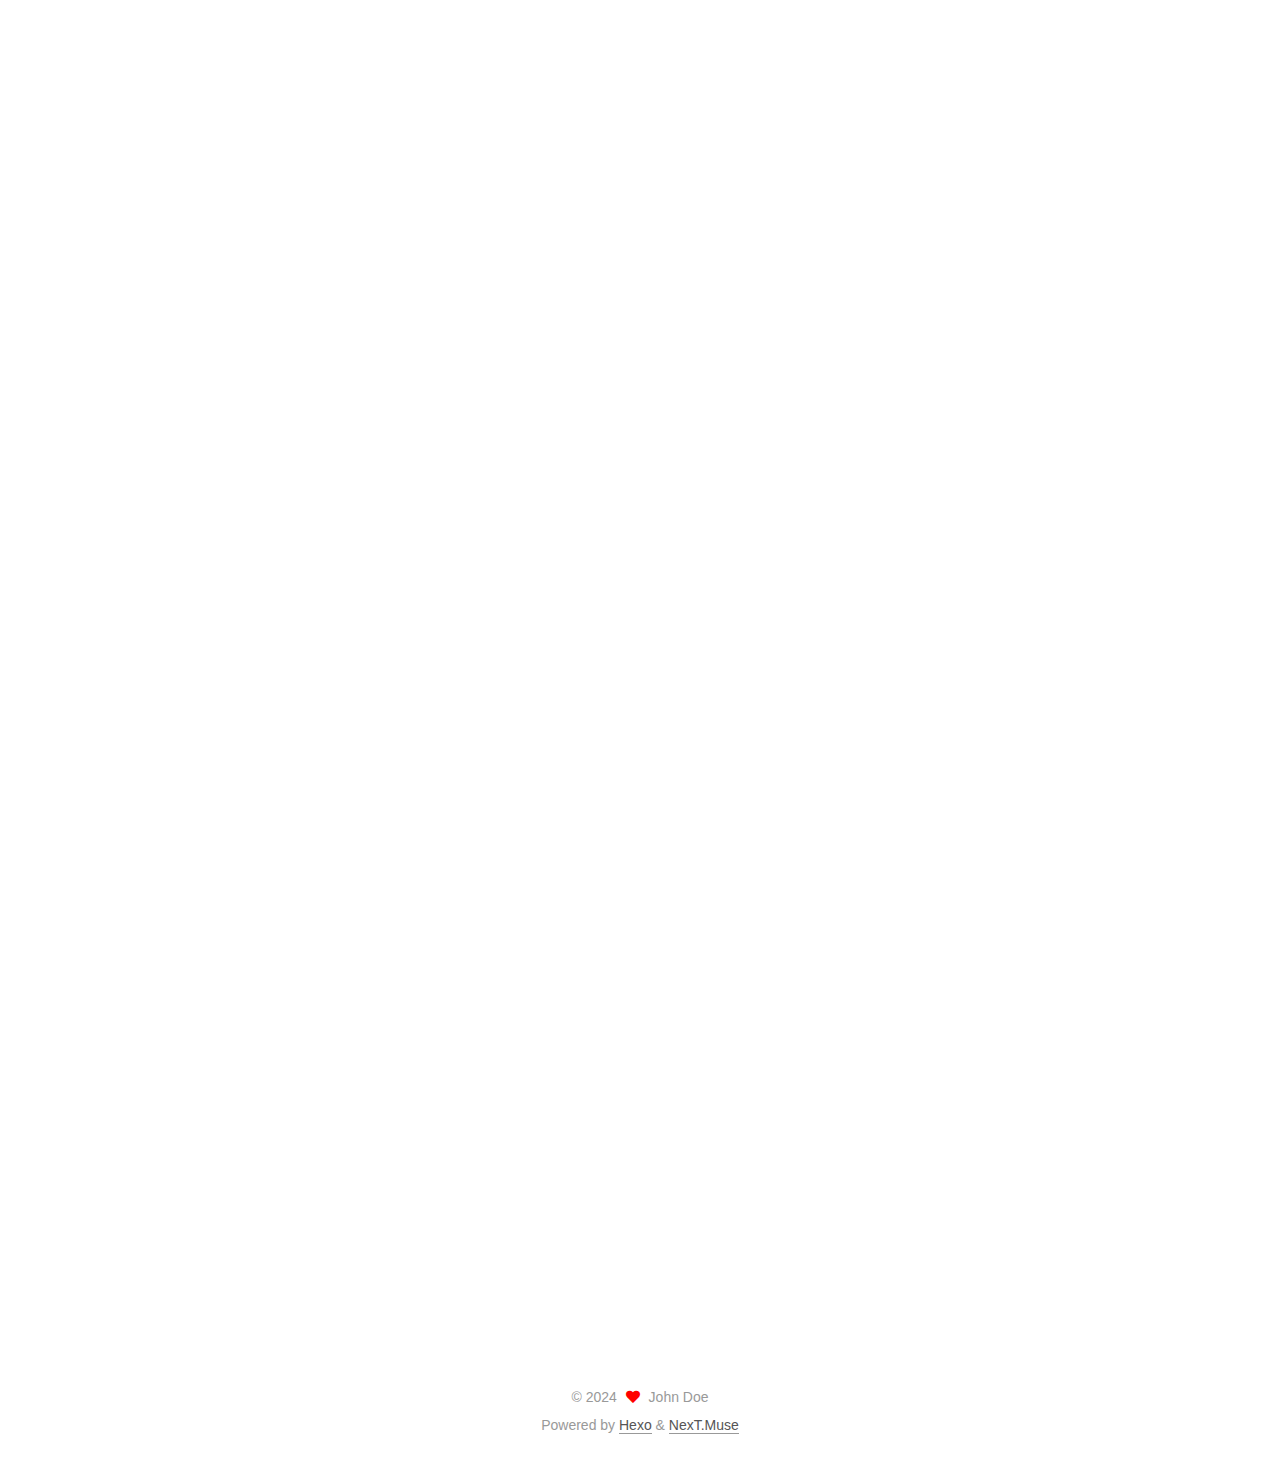
==== commit bea370b9: "Site updated: 2024-01-09 09:11:34" ====
--- a/index.html
+++ b/index.html
@@ -141,6 +141,84 @@
 
           <div class="content index posts-expand">
             
+      
+  
+  
+  <article itemscope itemtype="http://schema.org/Article" class="post-block" lang="en">
+    <link itemprop="mainEntityOfPage" href="http://example.com/2024/01/09/%E5%8F%AF%E8%A1%8C%E6%80%A7%E5%88%86%E6%9E%90%E6%8A%A5%E5%91%8A/">
+
+    <span hidden itemprop="author" itemscope itemtype="http://schema.org/Person">
+      <meta itemprop="image" content="/images/avatar.gif">
+      <meta itemprop="name" content="John Doe">
+      <meta itemprop="description" content="">
+    </span>
+
+    <span hidden itemprop="publisher" itemscope itemtype="http://schema.org/Organization">
+      <meta itemprop="name" content="Hexo">
+    </span>
+      <header class="post-header">
+        <h2 class="post-title" itemprop="name headline">
+          
+            <a href="/2024/01/09/%E5%8F%AF%E8%A1%8C%E6%80%A7%E5%88%86%E6%9E%90%E6%8A%A5%E5%91%8A/" class="post-title-link" itemprop="url">可行性分析报告</a>
+        </h2>
+
+        <div class="post-meta">
+            <span class="post-meta-item">
+              <span class="post-meta-item-icon">
+                <i class="far fa-calendar"></i>
+              </span>
+              <span class="post-meta-item-text">Posted on</span>
+              
+
+              <time title="Created: 2024-01-09 09:05:00 / Modified: 09:11:02" itemprop="dateCreated datePublished" datetime="2024-01-09T09:05:00+08:00">2024-01-09</time>
+            </span>
+
+          
+
+        </div>
+      </header>
+
+    
+    
+    
+    <div class="post-body" itemprop="articleBody">
+
+      
+          <h1 id="自习教室管理信息系统"><a href="#自习教室管理信息系统" class="headerlink" title="自习教室管理信息系统"></a>自习教室管理信息系统</h1><h2 id="背景"><a href="#背景" class="headerlink" title="背景"></a>背景</h2><p>自习教室管理信息系统的背景源自对学生学习需求和校园资源管理的需求。随着教育信息化的进程，学校需要有效管理自习教室资源，而学生也需要便捷地查询、预约和使用自习教室。传统的人工管理方式效率低下，难以适应学校资源管理和学生需求的变化，因此需要引入自习教室管理信息系统来提高效率。</p>
+<h2 id="意义"><a href="#意义" class="headerlink" title="意义"></a>意义</h2><p>引入自习教室管理信息系统可以实现以下意义：</p>
+<ol>
+<li>提高资源利用率： 通过系统化管理自习教室，可以更好地利用校园资源，提高自习教室的利用率。</li>
+<li>提升服务效率： 学生可以方便地查询自习教室的开放信息，进行预约和使用，节省了人工管理的时间成本。</li>
+<li>优化管理流程： 管理员可以更方便地管理自习教室的开放时间、座位资源和使用情况，系统可以提供数据支持进行更科学的管理决策。</li>
+<li>增强公平性： 通过系统化的预约管理，可避免资源被少数人长时间占用，确保资源的公平分配和使用。</li>
+<li>提升校园服务质量： 改善了学生的自习环境，让学生更加专注于学习，提升了学习氛围，从而提升了校园文化和服务质量。</li>
+</ol>
+<h2 id="必要性"><a href="#必要性" class="headerlink" title="必要性"></a>必要性</h2><p>自习教室管理信息系统的必要性主要表现在以下几个方面：</p>
+<ol>
+<li>学生需求增长： 随着学校规模的扩大和学生数量的增加，自习教室的需求也随之增加，需要一个更高效的管理系统来满足需求。</li>
+<li>资源管理压力： 自习教室资源是有限的，通过系统化管理，可以更好地满足学生对学习场所的需求，减轻校园资源管理的压力。</li>
+<li>信息化需求： 教育信息化的趋势使得传统的人工管理方式已经不能满足学校管理的需求，需要引入信息系统来提高管理效率和精度。</li>
+<li>数据支持决策： 通过系统记录和分析自习教室使用情况，可以为学校提供数据支持，指导校园资源的合理规划和调配。</li>
+</ol>
+<h2 id="U-C矩阵"><a href="#U-C矩阵" class="headerlink" title="U&#x2F;C矩阵"></a>U&#x2F;C矩阵</h2><p><img src="/2024/01/09/%E5%8F%AF%E8%A1%8C%E6%80%A7%E5%88%86%E6%9E%90%E6%8A%A5%E5%91%8A/UC.png"></p>
+<h2 id="进度安排"><a href="#进度安排" class="headerlink" title="进度安排"></a>进度安排</h2><p><img src="/2024/01/09/%E5%8F%AF%E8%A1%8C%E6%80%A7%E5%88%86%E6%9E%90%E6%8A%A5%E5%91%8A/%E5%9B%BE%E7%89%872.png"></p>
+<h2 id="人员安排"><a href="#人员安排" class="headerlink" title="人员安排"></a>人员安排</h2><p>刘业、蒋磊负责资料查询，项目设计、测试</p>
+<p>袁理、粟敏卓负责项目编写</p>
+
+      
+    </div>
+
+    
+    
+    
+      <footer class="post-footer">
+        <div class="post-eof"></div>
+      </footer>
+  </article>
+  
+  
+  
+
       
   
   
@@ -477,7 +555,7 @@
       <div class="site-state-item site-state-posts">
           <a href="/archives/">
         
-          <span class="site-state-item-count">4</span>
+          <span class="site-state-item-count">5</span>
           <span class="site-state-item-name">posts</span>
         </a>
       </div>
